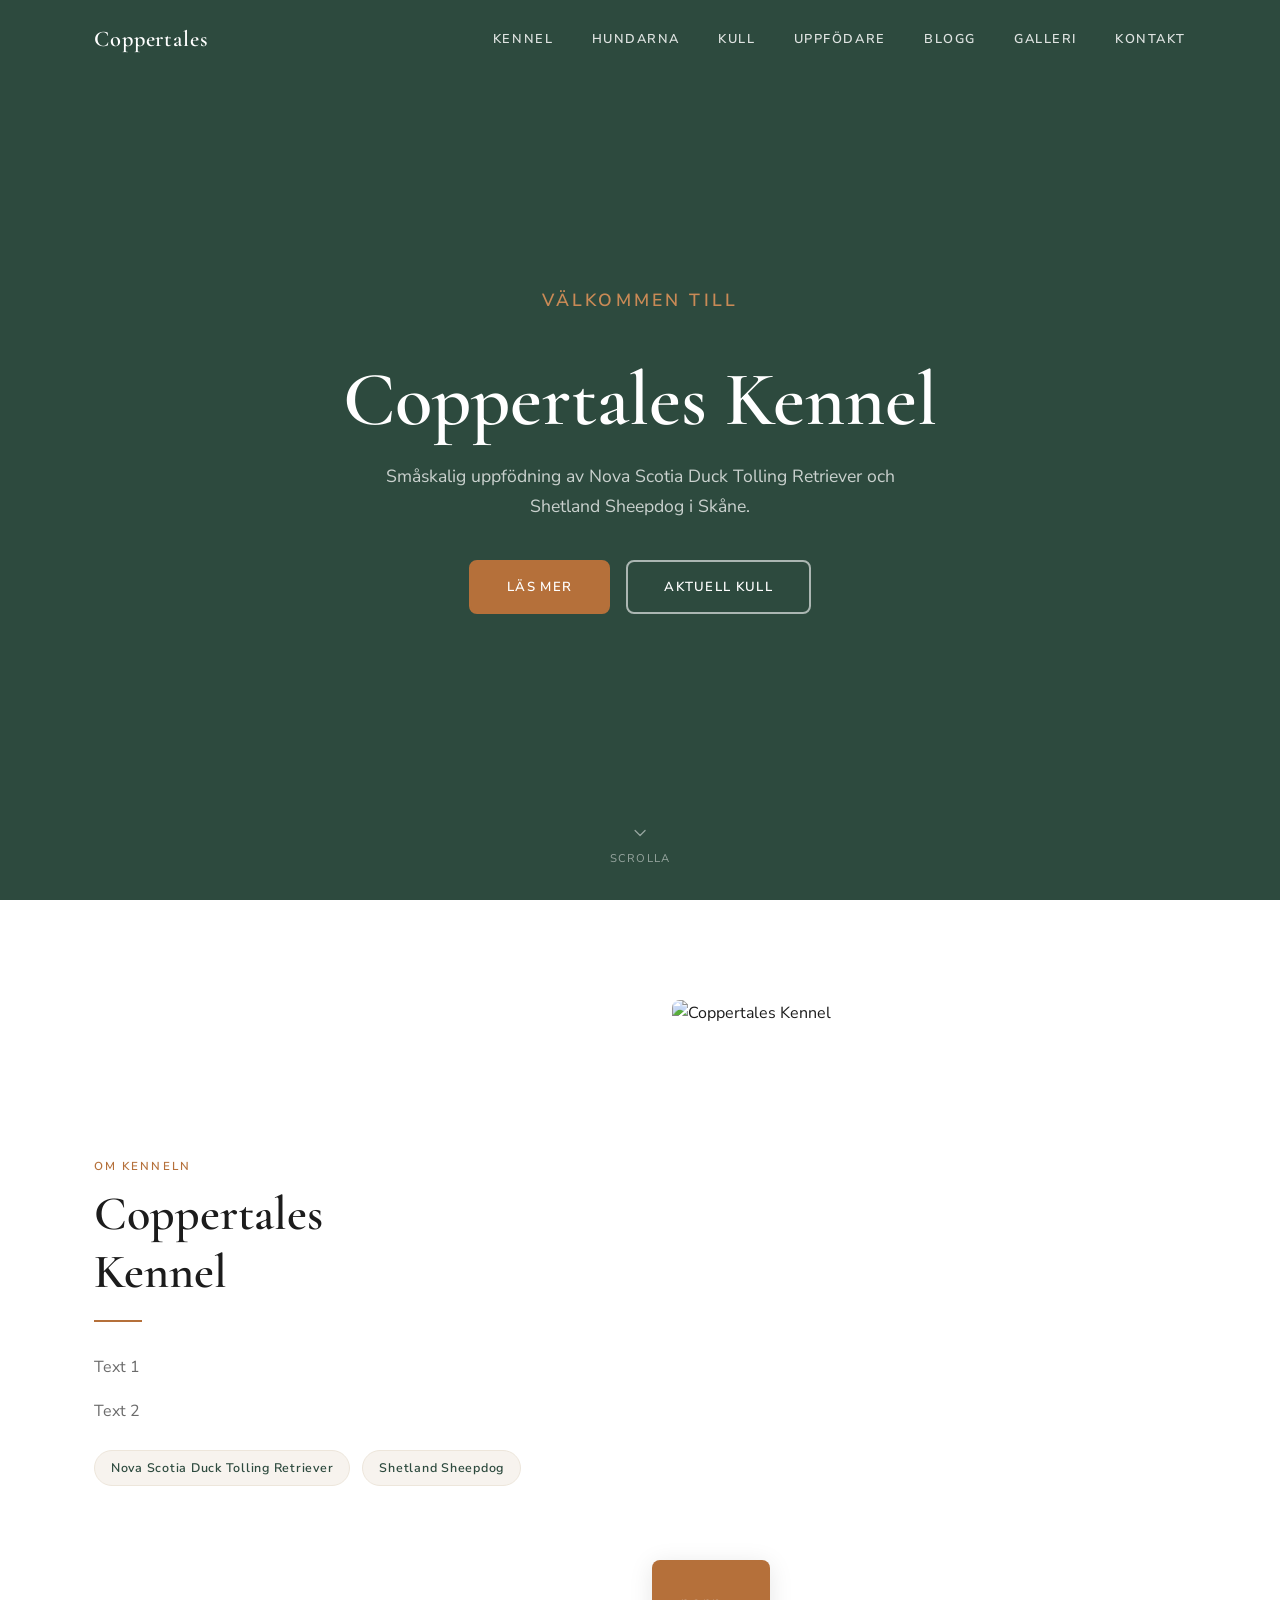
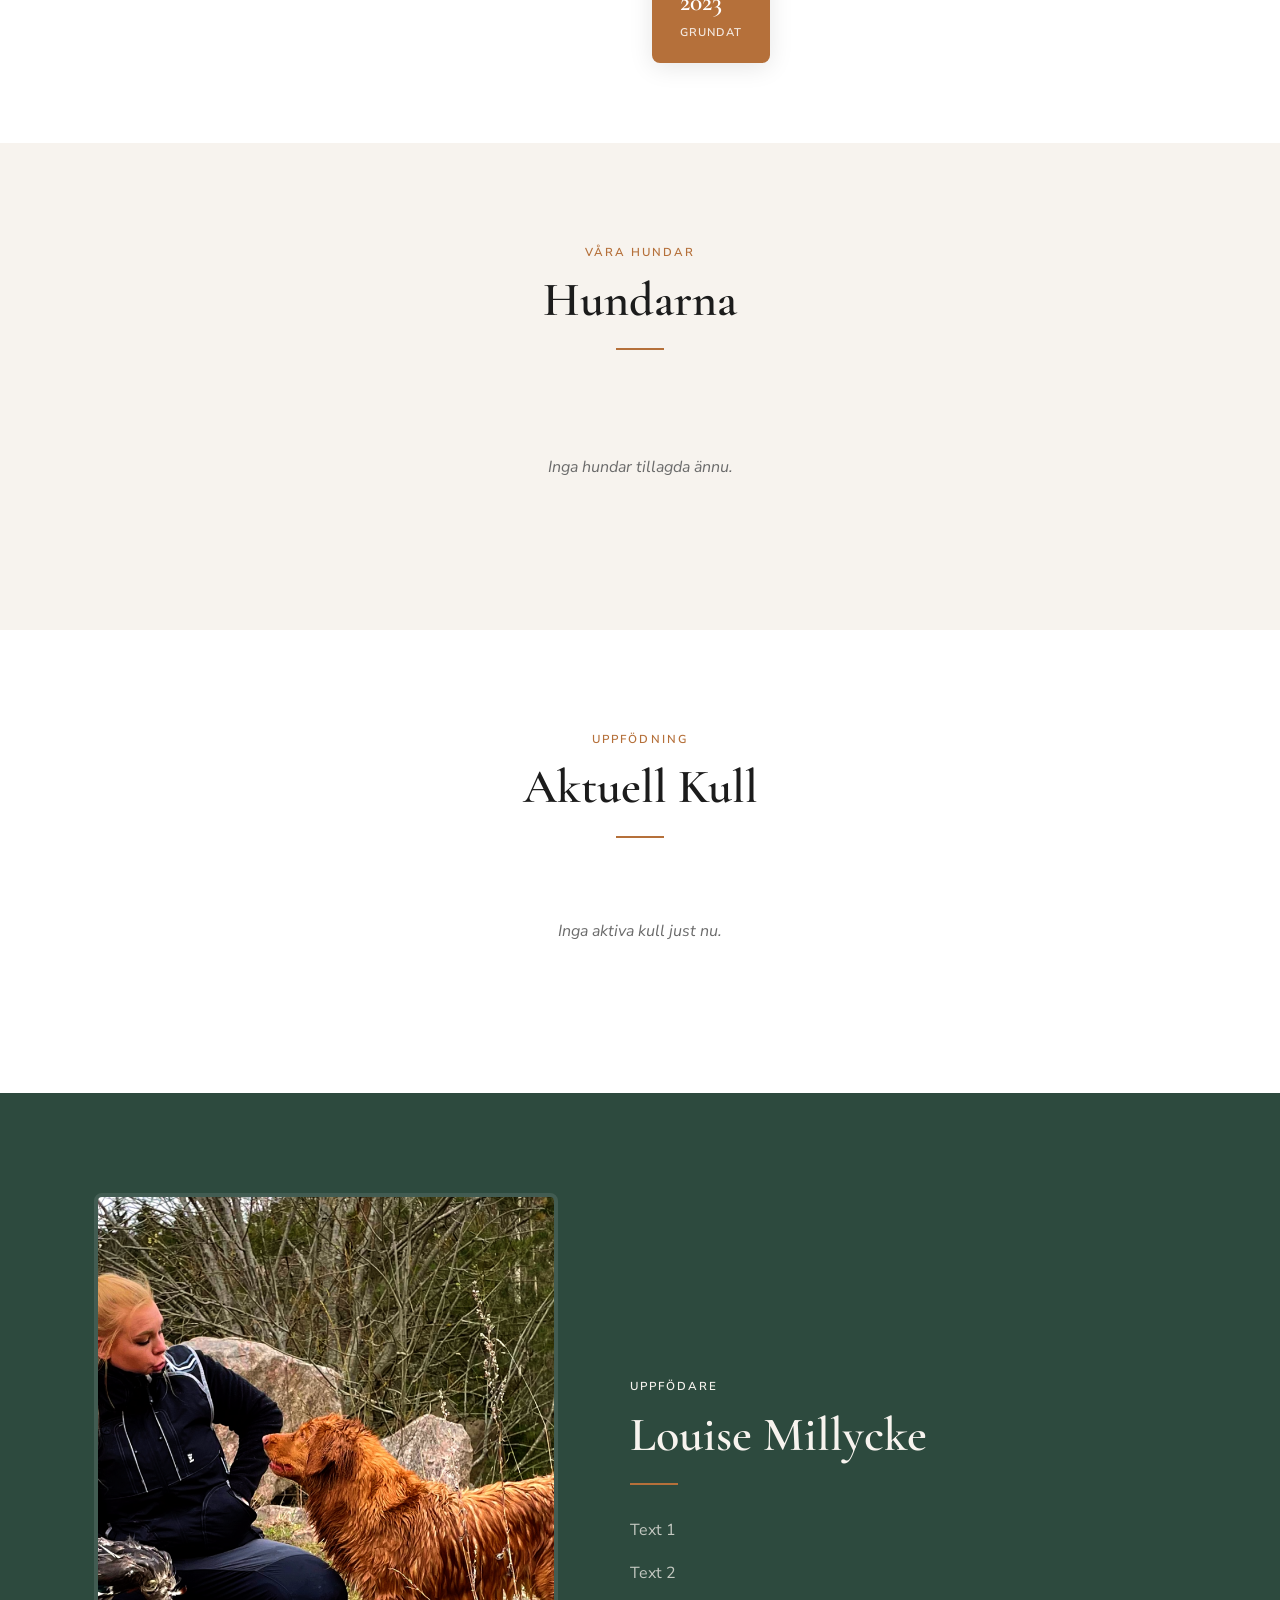
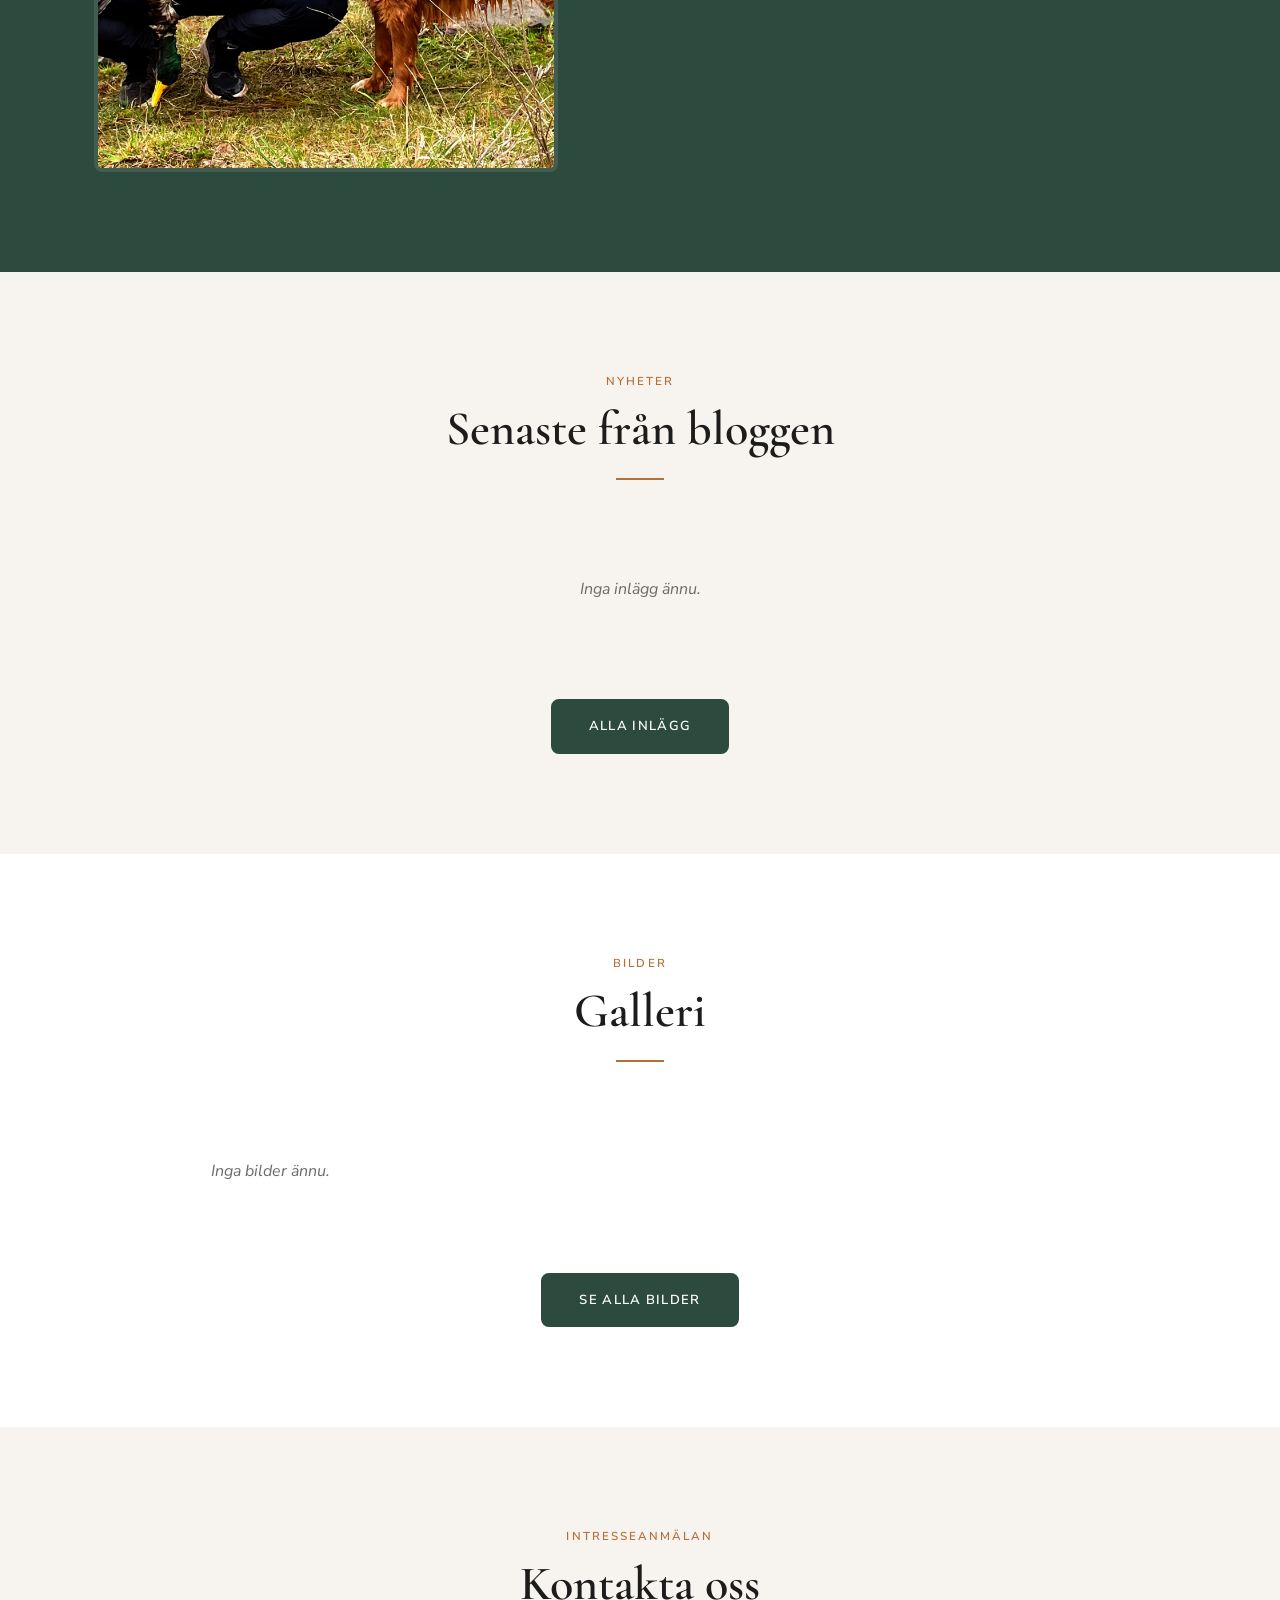
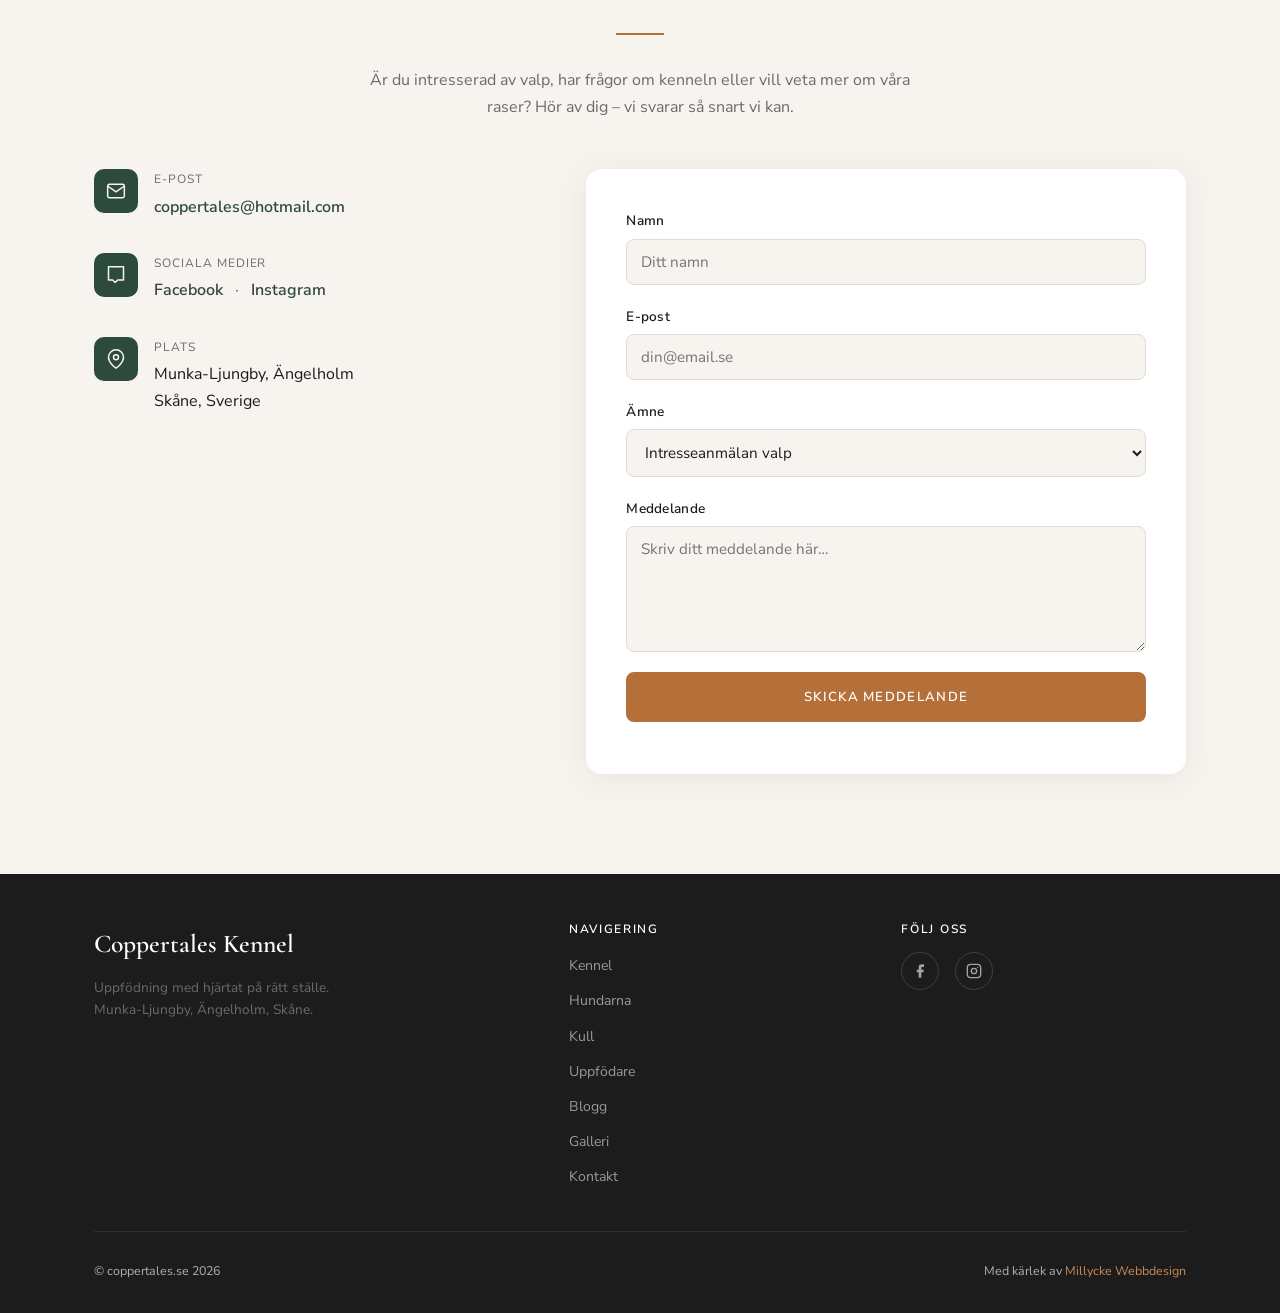
==== index.html @ 105eb160 "feat: Formspree kontaktformulär" ====
<!DOCTYPE html>
<html lang="sv">
<head>
  <meta charset="UTF-8">
  <meta name="viewport" content="width=device-width, initial-scale=1.0">
  <meta name="description" content="Coppertales Kennel – Småskalig uppfödning av Nova Scotia Duck Tolling Retriever och Shetland Sheepdog i Skåne.">
  <meta name="robots" content="index, follow">
  <link rel="canonical" href="https://coppertales.se/">
  <title>Coppertales Kennel</title>
  <link rel="icon" type="image/png" href="img/favicon.png">
  <link rel="stylesheet" href="style.css">
  <meta property="og:title" content="Coppertales Kennel">
  <meta property="og:description" content="Småskalig uppfödning av Nova Scotia Duck Tolling Retriever och Shetland Sheepdog i Skåne.">
  <meta property="og:image" content="https://coppertales.se/img/hero.jpg">
  <meta property="og:url" content="https://coppertales.se/">
</head>
<body>

<!-- ═══ NAVBAR ═══ -->
<nav class="navbar" id="navbar">
  <div class="container">
    <a href="#" class="nav-brand">Coppertales</a>
    <ul class="nav-links" id="nav-links">
      <li><a href="#kennel">Kennel</a></li>
      <li><a href="#hundar">Hundarna</a></li>
      <li><a href="#kull">Kull</a></li>
      <li><a href="#uppfodare">Uppfödare</a></li>
      <li><a href="blogg.html">Blogg</a></li>
      <li><a href="galleri.html">Galleri</a></li>
      <li><a href="#kontakt">Kontakt</a></li>
    </ul>
    <button class="nav-toggle" id="nav-toggle" aria-label="Meny">
      <span></span><span></span><span></span>
    </button>
  </div>
</nav>

<!-- ═══ HERO ═══ -->
<section class="hero" id="hero">
  <div class="hero-bg"></div>
  <div class="hero-content">
    <p class="section-label">Välkommen till</p>
    <h1>Coppertales Kennel</h1>
    <p>Småskalig uppfödning av Nova Scotia Duck Tolling Retriever och Shetland Sheepdog i Skåne.</p>
    <a href="#kennel" class="btn btn-primary" style="margin-right:12px">Läs mer</a>
    <a href="#kull" class="btn btn-outline">Aktuell Kull</a>
  </div>
  <div class="hero-scroll">
    <svg width="20" height="20" viewBox="0 0 24 24" fill="none" stroke-width="1.5" stroke-linecap="round" stroke-linejoin="round">
      <polyline points="6 9 12 15 18 9"></polyline>
    </svg>
    <span>Scrolla</span>
  </div>
</section>

<!-- ═══ KENNEL ═══ -->
<section class="section kennel-section" id="kennel">
  <div class="container">
    <div class="kennel-grid">
      <div id="kennel-text">
        <p class="section-label">Om kenneln</p>
        <h2 class="section-heading">Coppertales<br>Kennel</h2>
        <div class="divider left"></div>
        <p id="kennel-p1">Coppertales Kennel startades upp under 2023 med passionen för välmående hundar med gott lynne och goda egenskaper. Uppfödningen sker i liten skala, och våra hundar lever som en naturlig del av familjelivet.</p>
        <p style="margin-top:1rem;" id="kennel-p2">Vi lägger stor vikt vid hälsotester, mentalitet och exteriör. Våra valpar föds upp i hemmet med mycket kärlek och social stimulans.</p>
        <div class="kennel-breeds">
          <span class="breed-tag">Nova Scotia Duck Tolling Retriever</span>
          <span class="breed-tag">Shetland Sheepdog</span>
        </div>
      </div>
      <div class="kennel-image-wrap" id="kennel-img-wrap">
        <img src="img/kennel.jpg" alt="Coppertales Kennel" loading="lazy" id="kennel-img">
        <div class="kennel-image-badge">2023<span>Grundat</span></div>
      </div>
    </div>
  </div>
</section>

<!-- ═══ HUNDARNA (från Notion) ═══ -->
<section class="section hundar-section" id="hundar">
  <div class="container">
    <div class="text-center">
      <p class="section-label">Våra hundar</p>
      <h2 class="section-heading">Hundarna</h2>
      <div class="divider"></div>
    </div>
    <div class="hundar-grid" id="hundar-grid">
      <div class="blogg-empty" id="hundar-loading"><p>Laddar hundar…</p></div>
    </div>
  </div>
</section>

<!-- ═══ KULL (från Notion) ═══ -->
<section class="section kull-section" id="kull">
  <div class="container">
    <div class="text-center">
      <p class="section-label">Uppfödning</p>
      <h2 class="section-heading">Aktuell Kull</h2>
      <div class="divider"></div>
    </div>
    <div id="kull-container">
      <div class="blogg-empty" id="kull-loading"><p>Laddar kull…</p></div>
    </div>
  </div>
</section>

<!-- ═══ UPPFÖDARE ═══ -->
<section class="section uppfodare-section" id="uppfodare">
  <div class="container">
    <div class="uppfodare-grid" id="uppfodare-grid">
      <img class="uppfodare-img" src="img/louise.jpg" alt="Louise Millycke" loading="lazy" id="uppfodare-img">
      <div id="uppfodare-text">
        <p class="section-label">Uppfödare</p>
        <h2 class="section-heading" id="uppfodare-namn">Louise Millycke</h2>
        <div class="divider left"></div>
        <p id="uppfodare-p1">Mitt namn är Louise Millycke och jag har startat upp Coppertales kennel under 2023. Min familj består av sambo, tre barn och tre hundar och vi bor i Munka-Ljungby utanför Ängelholm i Skåne.</p>
        <p style="margin-top:1rem;" id="uppfodare-p2">Två av hundarna är tollare, Riverbreeze Smoothie Harmony "Mixa" och hennes dotter, Riverbreeze Sparkling Charisma "Mila". Min tredje hund är en Shetland Sheepdog, Macy "Ipa". Våra hundar tränas regelbundet i olika grenar men används även i praktisk jakt, apportering och eftersök.</p>
      </div>
    </div>
  </div>
</section>

<!-- ═══ BLOGG (från Notion) ═══ -->
<section class="section blogg-section" id="blogg">
  <div class="container">
    <div class="text-center">
      <p class="section-label">Nyheter</p>
      <h2 class="section-heading">Senaste från bloggen</h2>
      <div class="divider"></div>
    </div>
    <div class="blogg-grid" id="blogg-grid">
      <div class="blogg-empty" id="blogg-loading"><p>Laddar inlägg…</p></div>
    </div>
    <div class="text-center" style="margin-top:48px;">
      <a href="blogg.html" class="btn btn-dark">Alla inlägg</a>
    </div>
  </div>
</section>

<!-- ═══ GALLERI (från Notion) ═══ -->
<section class="section galleri-section" id="galleri">
  <div class="container">
    <div class="text-center">
      <p class="section-label">Bilder</p>
      <h2 class="section-heading">Galleri</h2>
      <div class="divider"></div>
    </div>
    <div class="galleri-grid" id="galleri-grid"></div>
    <div class="galleri-more">
      <a href="galleri.html" class="btn btn-dark">Se alla bilder</a>
    </div>
  </div>
</section>

<!-- ═══ KONTAKT ═══ -->
<section class="section kontakt-section" id="kontakt">
  <div class="container">
    <div class="text-center">
      <p class="section-label">Intresseanmälan</p>
      <h2 class="section-heading">Kontakta oss</h2>
      <div class="divider"></div>
      <p style="max-width:560px;margin:0 auto 48px;color:var(--muted);">Är du intresserad av valp, har frågor om kenneln eller vill veta mer om våra raser? Hör av dig – vi svarar så snart vi kan.</p>
    </div>
    <div class="kontakt-grid">
      <div class="kontakt-info">
        <div class="kontakt-item">
          <div class="kontakt-icon">
            <svg width="20" height="20" viewBox="0 0 24 24" fill="none" stroke="currentColor" stroke-width="1.8" stroke-linecap="round" stroke-linejoin="round">
              <path d="M4 4h16c1.1 0 2 .9 2 2v12c0 1.1-.9 2-2 2H4c-1.1 0-2-.9-2-2V6c0-1.1.9-2 2-2z"/><polyline points="22,6 12,13 2,6"/>
            </svg>
          </div>
          <div>
            <p class="kontakt-label">E-post</p>
            <a href="mailto:coppertales@hotmail.com" class="kontakt-link">coppertales@hotmail.com</a>
          </div>
        </div>
        <div class="kontakt-item">
          <div class="kontakt-icon">
            <svg width="20" height="20" viewBox="0 0 24 24" fill="none" stroke="currentColor" stroke-width="1.8" stroke-linecap="round" stroke-linejoin="round">
              <path d="M21 2H3v16h5l3 3 3-3h7z"/>
            </svg>
          </div>
          <div>
            <p class="kontakt-label">Sociala medier</p>
            <div style="display:flex;gap:12px;margin-top:4px;">
              <a href="https://www.facebook.com/coppertaleskennel" target="_blank" rel="noopener" class="kontakt-link">Facebook</a>
              <span style="color:var(--muted)">·</span>
              <a href="https://www.instagram.com/coppertaleskennel/" target="_blank" rel="noopener" class="kontakt-link">Instagram</a>
            </div>
          </div>
        </div>
        <div class="kontakt-item">
          <div class="kontakt-icon">
            <svg width="20" height="20" viewBox="0 0 24 24" fill="none" stroke="currentColor" stroke-width="1.8" stroke-linecap="round" stroke-linejoin="round">
              <path d="M21 10c0 7-9 13-9 13s-9-6-9-13a9 9 0 0 1 18 0z"/><circle cx="12" cy="10" r="3"/>
            </svg>
          </div>
          <div>
            <p class="kontakt-label">Plats</p>
            <p style="color:var(--text);margin:0;">Munka-Ljungby, Ängelholm<br>Skåne, Sverige</p>
          </div>
        </div>
      </div>
      <form class="kontakt-form" id="kontakt-form" onsubmit="submitKontakt(event)" novalidate>
        <div class="form-group">
          <label for="k-namn">Namn</label>
          <input type="text" id="k-namn" name="namn" placeholder="Ditt namn" required>
        </div>
        <div class="form-group">
          <label for="k-email">E-post</label>
          <input type="email" id="k-email" name="email" placeholder="din@email.se" required>
        </div>
        <div class="form-group">
          <label for="k-amne">Ämne</label>
          <select id="k-amne" name="amne">
            <option value="valp">Intresseanmälan valp</option>
            <option value="fraga">Fråga om kenneln</option>
            <option value="ras">Fråga om rasen</option>
            <option value="annat">Annat</option>
          </select>
        </div>
        <div class="form-group">
          <label for="k-meddelande">Meddelande</label>
          <textarea id="k-meddelande" name="meddelande" rows="5" placeholder="Skriv ditt meddelande här…" required></textarea>
        </div>
        <button type="submit" class="btn btn-primary" style="width:100%">Skicka meddelande</button>
        <p class="form-note" id="form-status"></p>
      </form>
    </div>
  </div>
</section>

<!-- ═══ FOOTER ═══ -->
<footer class="footer">
  <div class="container">
    <div class="footer-grid">
      <div>
        <div class="footer-brand">Coppertales Kennel</div>
        <p class="footer-tagline">Uppfödning med hjärtat på rätt ställe.<br>Munka-Ljungby, Ängelholm, Skåne.</p>
      </div>
      <div>
        <h4>Navigering</h4>
        <ul class="footer-links">
          <li><a href="#kennel">Kennel</a></li>
          <li><a href="#hundar">Hundarna</a></li>
          <li><a href="#kull">Kull</a></li>
          <li><a href="#uppfodare">Uppfödare</a></li>
          <li><a href="blogg.html">Blogg</a></li>
          <li><a href="galleri.html">Galleri</a></li>
          <li><a href="#kontakt">Kontakt</a></li>
        </ul>
      </div>
      <div>
        <h4>Följ oss</h4>
        <div class="footer-social">
          <a href="https://www.facebook.com/coppertaleskennel" target="_blank" rel="noopener" aria-label="Facebook">
            <svg width="16" height="16" viewBox="0 0 24 24" fill="currentColor"><path d="M18 2h-3a5 5 0 0 0-5 5v3H7v4h3v8h4v-8h3l1-4h-4V7a1 1 0 0 1 1-1h3z"/></svg>
          </a>
          <a href="https://www.instagram.com/coppertaleskennel/" target="_blank" rel="noopener" aria-label="Instagram">
            <svg width="16" height="16" viewBox="0 0 24 24" fill="none" stroke="currentColor" stroke-width="2" stroke-linecap="round" stroke-linejoin="round">
              <rect x="2" y="2" width="20" height="20" rx="5"/><circle cx="12" cy="12" r="4"/><circle cx="17.5" cy="6.5" r="1" fill="currentColor" stroke="none"/>
            </svg>
          </a>
        </div>
      </div>
    </div>
    <div class="footer-bottom">
      <span>© coppertales.se 2026</span>
      <span>Med kärlek av <a href="#">Millycke Webbdesign</a></span>
    </div>
  </div>
</footer>

<!-- ═══ LIGHTBOX ═══ -->
<div class="lightbox" id="lightbox">
  <span class="lightbox-close" id="lightbox-close">✕</span>
  <img id="lightbox-img" src="" alt="">
</div>

<script>
/* ── Navbar ── */
const navbar = document.getElementById('navbar');
window.addEventListener('scroll', () => navbar.classList.toggle('scrolled', window.scrollY > 60));

/* ── Mobilmeny ── */
const navToggle = document.getElementById('nav-toggle');
const navLinks  = document.getElementById('nav-links');
navToggle.addEventListener('click', () => navLinks.classList.toggle('open'));
navLinks.querySelectorAll('a').forEach(a => a.addEventListener('click', () => navLinks.classList.remove('open')));

/* ── Lightbox ── */
const lightbox      = document.getElementById('lightbox');
const lightboxImg   = document.getElementById('lightbox-img');
const lightboxClose = document.getElementById('lightbox-close');
function openLightbox(src, alt) {
  lightboxImg.src = src; lightboxImg.alt = alt || '';
  lightbox.classList.add('open'); document.body.style.overflow = 'hidden';
}
lightboxClose.addEventListener('click', () => { lightbox.classList.remove('open'); document.body.style.overflow = ''; });
lightbox.addEventListener('click', e => { if (e.target === lightbox) { lightbox.classList.remove('open'); document.body.style.overflow = ''; }});

/* ── Datumformatering ── */
function formatDate(iso) {
  if (!iso) return '';
  return new Date(iso).toLocaleDateString('sv-SE', { year:'numeric', month:'long', day:'numeric' });
}

/* ══════════════════════════════════════════
   HUNDARNA
══════════════════════════════════════════ */
async function loadHundar() {
  const grid    = document.getElementById('hundar-grid');
  const loading = document.getElementById('hundar-loading');
  try {
    const data = await fetch('data/dogs.json').then(r => r.json());
    const dogs = data.dogs || [];
    if (!dogs.length) { loading.innerHTML = '<p>Inga hundar tillagda ännu.</p>'; return; }
    loading.remove();
    dogs.forEach(dog => {
      const card = document.createElement('article');
      card.className = 'dog-card';
      const imgHtml = dog.foto
        ? `<img class="dog-card-img" src="${dog.foto}" alt="${dog.namn}" loading="lazy">`
        : `<div class="dog-card-img" style="background:var(--green);display:flex;align-items:center;justify-content:center;">
             <svg width="64" height="64" viewBox="0 0 24 24" fill="none" stroke="rgba(255,255,255,0.3)" stroke-width="1" stroke-linecap="round" stroke-linejoin="round"><circle cx="12" cy="8" r="4"/><path d="M4 20c0-4 3.6-7 8-7s8 3 8 7"/></svg>
           </div>`;
      card.innerHTML = `
        ${imgHtml}
        <div class="dog-card-body">
          <h3>${dog.namn}</h3>
          ${dog.fullstandigt ? `<span class="full-name">${dog.fullstandigt}</span>` : ''}
          ${dog.beskrivning  ? `<p>${dog.beskrivning}</p>` : ''}
          ${dog.ras          ? `<span class="dog-breed-badge">${dog.ras}</span>` : ''}
        </div>`;
      grid.appendChild(card);
    });
  } catch(e) {
    loading.innerHTML = '<p>Hundarna laddas snart.</p>';
  }
}

/* ══════════════════════════════════════════
   KULL
══════════════════════════════════════════ */
async function loadKull() {
  const container = document.getElementById('kull-container');
  const loading   = document.getElementById('kull-loading');
  try {
    const data    = await fetch('data/litters.json').then(r => r.json());
    const litters = data.litters || [];
    if (!litters.length) {
      loading.innerHTML = '<p style="text-align:center;color:var(--muted)">Inga aktiva kull just nu.</p>';
      return;
    }
    loading.remove();
    litters.forEach(litter => {
      const card = document.createElement('div');
      card.className = 'kull-card';

      // Föräldrabilder
      const morImg = litter.mor_foto
        ? `<img class="kull-parent-img" src="${litter.mor_foto}" alt="${litter.mor}">`
        : `<div class="kull-parent-img" style="background:var(--green);display:flex;align-items:center;justify-content:center;"><svg width="28" height="28" viewBox="0 0 24 24" fill="none" stroke="rgba(255,255,255,0.5)" stroke-width="1.5" stroke-linecap="round"><circle cx="12" cy="8" r="4"/><path d="M4 20c0-4 3.6-7 8-7s8 3 8 7"/></svg></div>`;
      const farImg = litter.far_foto
        ? `<img class="kull-parent-img" src="${litter.far_foto}" alt="${litter.far}">`
        : `<div class="kull-parent-img" style="background:var(--green-light);display:flex;align-items:center;justify-content:center;"><svg width="28" height="28" viewBox="0 0 24 24" fill="none" stroke="rgba(255,255,255,0.5)" stroke-width="1.5" stroke-linecap="round"><circle cx="12" cy="8" r="4"/><path d="M4 20c0-4 3.6-7 8-7s8 3 8 7"/></svg></div>`;

      // Kullbilder
      let bildHtml = '';
      if (litter.bilder && litter.bilder.length) {
        bildHtml = `<div class="kull-images">
          ${litter.bilder.slice(0,3).map((url, i) =>
            `<img src="${url}" alt="Kullbild ${i+1}" loading="lazy" ${i === 0 ? '' : ''}>`
          ).join('')}
        </div>`;
      }

      card.innerHTML = `
        <div>
          <h3>${litter.titel}</h3>
          ${litter.beskrivning ? `<p style="margin-top:12px">${litter.beskrivning}</p>` : ''}
          <div class="kull-parents">
            ${morImg}
            <span class="kull-x">×</span>
            ${farImg}
          </div>
          <div class="kull-meta">
            ${litter.mor ? `<div class="kull-meta-item">
              <svg viewBox="0 0 24 24" fill="none" stroke-width="1.8" stroke-linecap="round" stroke-linejoin="round">
                <path d="M20 21v-2a4 4 0 0 0-4-4H8a4 4 0 0 0-4 4v2"/><circle cx="12" cy="7" r="4"/>
              </svg>
              <span><strong>Mor:</strong> ${litter.mor}</span>
            </div>` : ''}
            ${litter.far ? `<div class="kull-meta-item">
              <svg viewBox="0 0 24 24" fill="none" stroke-width="1.8" stroke-linecap="round" stroke-linejoin="round">
                <path d="M20 21v-2a4 4 0 0 0-4-4H8a4 4 0 0 0-4 4v2"/><circle cx="12" cy="7" r="4"/>
              </svg>
              <span><strong>Far:</strong> ${litter.far}</span>
            </div>` : ''}
            ${litter.datum ? `<div class="kull-meta-item">
              <svg viewBox="0 0 24 24" fill="none" stroke-width="1.8" stroke-linecap="round" stroke-linejoin="round">
                <rect x="3" y="4" width="18" height="18" rx="2"/><line x1="16" y1="2" x2="16" y2="6"/><line x1="8" y1="2" x2="8" y2="6"/><line x1="3" y1="10" x2="21" y2="10"/>
              </svg>
              <span>Förväntad: ${formatDate(litter.datum)}</span>
            </div>` : ''}
          </div>
        </div>
        ${bildHtml}`;
      container.appendChild(card);
    });
  } catch(e) {
    loading.innerHTML = '<p style="text-align:center;color:var(--muted)">Kullinformation laddas snart.</p>';
  }
}

/* ══════════════════════════════════════════
   BLOGG
══════════════════════════════════════════ */
async function loadBlogg() {
  const grid    = document.getElementById('blogg-grid');
  const loading = document.getElementById('blogg-loading');
  try {
    const data  = await fetch('data/blog.json').then(r => r.json());
    const posts = (data.posts || []).slice(0, 3);
    if (!posts.length) { loading.innerHTML = '<p>Inga inlägg ännu.</p>'; return; }
    loading.remove();
    posts.forEach(post => {
      const card = document.createElement('article');
      card.className = 'blogg-card';
      const imgHtml = post.cover
        ? `<img class="blogg-card-img" src="${post.cover}" alt="${post.title}" loading="lazy">`
        : `<div class="blogg-card-img-placeholder"><svg width="48" height="48" viewBox="0 0 24 24" fill="none" stroke="rgba(255,255,255,0.3)" stroke-width="1" stroke-linecap="round"><rect x="3" y="3" width="18" height="18" rx="2"/><circle cx="9" cy="9" r="2"/><path d="m21 15-3.086-3.086a2 2 0 0 0-2.828 0L6 21"/></svg></div>`;
      card.innerHTML = `
        ${imgHtml}
        <div class="blogg-card-body">
          <div class="blogg-card-date">${formatDate(post.date)}</div>
          <h3>${post.title}</h3>
          <p>${post.summary || ''}</p>
          <a href="blogg.html#post-${post.id}" class="blogg-card-link">
            Läs mer
            <svg width="14" height="14" viewBox="0 0 24 24" fill="none" stroke="currentColor" stroke-width="2.5" stroke-linecap="round" stroke-linejoin="round"><path d="M5 12h14M12 5l7 7-7 7"/></svg>
          </a>
        </div>`;
      grid.appendChild(card);
    });
  } catch(e) {
    loading.innerHTML = '<p>Bloggen laddas in snart.</p>';
  }
}

/* ══════════════════════════════════════════
   GALLERI
══════════════════════════════════════════ */
async function loadGalleri() {
  const grid = document.getElementById('galleri-grid');
  try {
    const data = await fetch('data/gallery.json').then(r => r.json());
    const imgs = (data.images || []).slice(0, 9);
    if (!imgs.length) { grid.innerHTML = '<p class="galleri-empty">Inga bilder ännu.</p>'; return; }
    imgs.forEach(img => {
      const item = document.createElement('div');
      item.className = 'galleri-item';
      item.innerHTML = `
        <img src="${img.url}" alt="${img.title || ''}" loading="lazy">
        <div class="galleri-overlay">
          <svg width="32" height="32" viewBox="0 0 24 24" fill="none" stroke-width="1.5" stroke-linecap="round" stroke-linejoin="round">
            <circle cx="11" cy="11" r="8"/><path d="m21 21-4.35-4.35"/><line x1="11" y1="8" x2="11" y2="14"/><line x1="8" y1="11" x2="14" y2="11"/>
          </svg>
        </div>`;
      item.addEventListener('click', () => openLightbox(img.url, img.title));
      grid.appendChild(item);
    });
  } catch(e) {
    grid.innerHTML = '<p class="galleri-empty">Galleriet laddas in snart.</p>';
  }
}

/* ══════════════════════════════════════════
   SIDINNEHÅLL (Om kenneln & Uppfödare)
══════════════════════════════════════════ */
async function loadContent() {
  try {
    const data     = await fetch('data/content.json').then(r => r.json());
    const sections = data.sections || {};

    // ── Om kenneln ──
    const kennel = sections['Om kenneln'];
    if (kennel) {
      if (kennel.text1) {
        const el = document.getElementById('kennel-p1');
        if (el) el.textContent = kennel.text1;
      }
      if (kennel.text2) {
        const el = document.getElementById('kennel-p2');
        if (el) el.textContent = kennel.text2;
      }
      if (kennel.foto) {
        const img = document.getElementById('kennel-img');
        if (img) img.src = kennel.foto;
      }
    }

    // ── Uppfödare ──
    const uppf = sections['Uppfödare'];
    if (uppf) {
      if (uppf.namn) {
        const el = document.getElementById('uppfodare-namn');
        if (el) el.textContent = uppf.namn;
        const img = document.getElementById('uppfodare-img');
        if (img) img.alt = uppf.namn;
      }
      if (uppf.text1) {
        const el = document.getElementById('uppfodare-p1');
        if (el) el.textContent = uppf.text1;
      }
      if (uppf.text2) {
        const el = document.getElementById('uppfodare-p2');
        if (el) el.textContent = uppf.text2;
      }
      if (uppf.foto) {
        const img = document.getElementById('uppfodare-img');
        if (img) img.src = uppf.foto;
      }
    }
  } catch(e) {
    // Faller tillbaka på hårdkodat innehåll om filen saknas
  }
}

/* ══════════════════════════════════════════
   KONTAKTFORMULÄR
══════════════════════════════════════════ */
async function submitKontakt(e) {
  e.preventDefault();
  const form   = document.getElementById('kontakt-form');
  const btn    = form.querySelector('button[type="submit"]');
  const status = document.getElementById('form-status');

  btn.disabled    = true;
  btn.textContent = 'Skickar…';
  status.textContent = '';

  try {
    const res = await fetch('https://formspree.io/f/xwvrnbvv', {
      method:  'POST',
      headers: { 'Accept': 'application/json' },
      body:    new FormData(form),
    });

    if (res.ok) {
      form.reset();
      btn.textContent    = 'Skickat ✓';
      status.textContent = 'Tack! Vi återkommer så snart vi kan.';
      status.style.color = 'var(--copper)';
    } else {
      throw new Error('server');
    }
  } catch {
    btn.disabled    = false;
    btn.textContent = 'Skicka meddelande';
    status.textContent = 'Något gick fel – försök igen eller maila oss direkt.';
    status.style.color = '#c0392b';
  }
}

/* ── Ladda allt ── */
loadContent();
loadHundar();
loadKull();
loadBlogg();
loadGalleri();
</script>

</body>
</html>
---- style.css ----
/* ================================================================
   Coppertales Kennel – Modern Static Site
   Palette: Forest green + Copper + Cream
   ================================================================ */

@import url('https://fonts.googleapis.com/css2?family=Cormorant+Garamond:ital,wght@0,400;0,600;1,400&family=Nunito+Sans:wght@300;400;600&display=swap');

/* ── Variables ── */
:root {
  --green:   #2D4A3E;
  --green-light: #3D6355;
  --copper:  #B5703A;
  --copper-light: #C98A56;
  --cream:   #F7F3EE;
  --cream-dark: #EDE6DB;
  --dark:    #1C1C1C;
  --muted:   #6B6B6B;
  --white:   #FFFFFF;
  --radius:  8px;
  --shadow:  0 4px 24px rgba(0,0,0,0.10);
  --transition: 0.3s ease;
}

/* ── Reset & Base ── */
*, *::before, *::after { box-sizing: border-box; margin: 0; padding: 0; }
html { scroll-behavior: smooth; font-size: 16px; }
body {
  font-family: 'Nunito Sans', sans-serif;
  background: var(--cream);
  color: var(--dark);
  line-height: 1.7;
  overflow-x: hidden;
}
img { max-width: 100%; height: auto; display: block; }
a { color: inherit; text-decoration: none; transition: color var(--transition); }
ul { list-style: none; }

/* ── Typography ── */
h1, h2, h3, h4 {
  font-family: 'Cormorant Garamond', serif;
  line-height: 1.2;
  color: var(--dark);
}
h1 { font-size: clamp(2.8rem, 6vw, 5rem); font-weight: 600; }
h2 { font-size: clamp(2rem, 4vw, 3rem); font-weight: 600; }
h3 { font-size: clamp(1.4rem, 2.5vw, 2rem); font-weight: 400; }
h4 { font-size: 1.1rem; font-weight: 600; }
p  { font-size: 1rem; color: var(--muted); }

.section-label {
  font-family: 'Nunito Sans', sans-serif;
  font-size: 0.72rem;
  font-weight: 600;
  letter-spacing: 0.18em;
  text-transform: uppercase;
  color: var(--copper);
  margin-bottom: 0.6rem;
}
.section-heading { margin-bottom: 1.2rem; }
.divider {
  width: 48px;
  height: 2px;
  background: var(--copper);
  margin: 1rem auto 2rem;
}
.divider.left { margin-left: 0; }

/* ── Layout Helpers ── */
.container {
  max-width: 1140px;
  margin: 0 auto;
  padding: 0 24px;
}
.section { padding: 100px 0; }
.section-sm { padding: 60px 0; }
.text-center { text-align: center; }
.text-left   { text-align: left; }

/* ── Navbar ── */
.navbar {
  position: fixed;
  top: 0; left: 0; right: 0;
  z-index: 1000;
  padding: 20px 0;
  transition: background var(--transition), padding var(--transition), box-shadow var(--transition);
}
.navbar.scrolled {
  background: var(--green);
  padding: 12px 0;
  box-shadow: 0 2px 20px rgba(0,0,0,0.2);
}
.navbar .container {
  display: flex;
  align-items: center;
  justify-content: space-between;
}
.nav-brand {
  font-family: 'Cormorant Garamond', serif;
  font-size: 1.4rem;
  font-weight: 600;
  color: var(--white);
  letter-spacing: 0.04em;
}
.nav-links {
  display: flex;
  gap: 2.4rem;
  align-items: center;
}
.nav-links a {
  font-size: 0.8rem;
  font-weight: 600;
  letter-spacing: 0.12em;
  text-transform: uppercase;
  color: rgba(255,255,255,0.85);
  position: relative;
}
.nav-links a::after {
  content: '';
  position: absolute;
  bottom: -3px; left: 0;
  width: 0; height: 1px;
  background: var(--copper-light);
  transition: width var(--transition);
}
.nav-links a:hover { color: var(--white); }
.nav-links a:hover::after { width: 100%; }

/* Hamburger */
.nav-toggle {
  display: none;
  flex-direction: column;
  gap: 5px;
  cursor: pointer;
  padding: 4px;
  background: none;
  border: none;
}
.nav-toggle span {
  display: block;
  width: 24px;
  height: 2px;
  background: var(--white);
  transition: var(--transition);
}

/* ── Hero ── */
.hero {
  position: relative;
  min-height: 100vh;
  display: flex;
  align-items: center;
  justify-content: center;
  overflow: hidden;
  background: var(--green);
}
.hero-bg {
  position: absolute;
  inset: 0;
  background-image: url('img/hero.jpg');
  background-size: cover;
  background-position: center;
  filter: brightness(0.45);
  transform: scale(1.05);
  transition: transform 8s ease;
}
.hero:hover .hero-bg { transform: scale(1); }
.hero-content {
  position: relative;
  z-index: 1;
  text-align: center;
  padding: 0 24px;
}
.hero-content .section-label { color: var(--copper-light); }
.hero-content h1 { color: var(--white); margin-bottom: 1rem; }
.hero-content p {
  font-size: 1.1rem;
  color: rgba(255,255,255,0.75);
  max-width: 520px;
  margin: 0 auto 2.4rem;
}
.hero-scroll {
  position: absolute;
  bottom: 32px; left: 50%;
  transform: translateX(-50%);
  z-index: 1;
  display: flex;
  flex-direction: column;
  align-items: center;
  gap: 6px;
  color: rgba(255,255,255,0.5);
  font-size: 0.7rem;
  letter-spacing: 0.1em;
  text-transform: uppercase;
  animation: bounce 2s infinite;
}
.hero-scroll svg { stroke: rgba(255,255,255,0.5); }
@keyframes bounce {
  0%, 100% { transform: translateX(-50%) translateY(0); }
  50%       { transform: translateX(-50%) translateY(8px); }
}

/* Buttons */
.btn {
  display: inline-block;
  padding: 14px 36px;
  border-radius: var(--radius);
  font-family: 'Nunito Sans', sans-serif;
  font-size: 0.82rem;
  font-weight: 600;
  letter-spacing: 0.1em;
  text-transform: uppercase;
  cursor: pointer;
  transition: all var(--transition);
  border: 2px solid transparent;
}
.btn-primary {
  background: var(--copper);
  color: var(--white);
  border-color: var(--copper);
}
.btn-primary:hover {
  background: var(--copper-light);
  border-color: var(--copper-light);
  transform: translateY(-2px);
  box-shadow: 0 8px 24px rgba(181,112,58,0.35);
}
.btn-outline {
  background: transparent;
  color: var(--white);
  border-color: rgba(255,255,255,0.6);
}
.btn-outline:hover {
  background: rgba(255,255,255,0.1);
  border-color: var(--white);
}
.btn-dark {
  background: var(--green);
  color: var(--white);
  border-color: var(--green);
}
.btn-dark:hover {
  background: var(--green-light);
  border-color: var(--green-light);
  transform: translateY(-2px);
}

/* ── Kennel / Om Oss ── */
.kennel-section { background: var(--white); }
.kennel-grid {
  display: grid;
  grid-template-columns: 1fr 1fr;
  gap: 64px;
  align-items: center;
}
.kennel-breeds {
  display: flex;
  gap: 12px;
  flex-wrap: wrap;
  margin-top: 1.6rem;
}
.breed-tag {
  padding: 6px 16px;
  border-radius: 40px;
  background: var(--cream);
  border: 1px solid var(--cream-dark);
  font-size: 0.78rem;
  font-weight: 600;
  letter-spacing: 0.06em;
  color: var(--green);
}
.kennel-image-wrap {
  position: relative;
}
.kennel-image-wrap img {
  width: 100%;
  border-radius: var(--radius);
  object-fit: cover;
  aspect-ratio: 4/5;
}
.kennel-image-badge {
  position: absolute;
  bottom: -20px; left: -20px;
  background: var(--copper);
  color: var(--white);
  padding: 20px 28px;
  border-radius: var(--radius);
  font-family: 'Cormorant Garamond', serif;
  font-size: 1.6rem;
  font-weight: 600;
  box-shadow: var(--shadow);
}
.kennel-image-badge span {
  display: block;
  font-family: 'Nunito Sans', sans-serif;
  font-size: 0.7rem;
  font-weight: 600;
  letter-spacing: 0.1em;
  text-transform: uppercase;
  opacity: 0.85;
}

/* ── Hundar ── */
.hundar-section { background: var(--cream); }
.hundar-grid {
  display: grid;
  grid-template-columns: repeat(auto-fit, minmax(280px, 1fr));
  gap: 32px;
  margin-top: 56px;
}
.dog-card {
  background: var(--white);
  border-radius: var(--radius);
  overflow: hidden;
  box-shadow: var(--shadow);
  transition: transform var(--transition), box-shadow var(--transition);
}
.dog-card:hover {
  transform: translateY(-8px);
  box-shadow: 0 16px 48px rgba(0,0,0,0.14);
}
.dog-card-img {
  width: 100%;
  aspect-ratio: 3/4;
  object-fit: cover;
}
.dog-card-body {
  padding: 24px;
}
.dog-card-body h3 { margin-bottom: 4px; }
.dog-card-body .full-name {
  font-size: 0.82rem;
  color: var(--copper);
  font-style: italic;
  margin-bottom: 10px;
  display: block;
}
.dog-breed-badge {
  display: inline-block;
  padding: 4px 12px;
  border-radius: 40px;
  background: var(--cream);
  font-size: 0.72rem;
  font-weight: 600;
  letter-spacing: 0.06em;
  color: var(--green);
  margin-top: 8px;
}

/* ── Kull ── */
.kull-section { background: var(--white); }
.kull-card {
  background: var(--cream);
  border-radius: var(--radius);
  padding: 48px;
  display: grid;
  grid-template-columns: 1fr 1fr;
  gap: 48px;
  align-items: center;
  border: 1px solid var(--cream-dark);
}
.kull-parents {
  display: flex;
  gap: 16px;
  align-items: center;
  margin: 24px 0;
}
.kull-parent-img {
  width: 80px;
  height: 80px;
  border-radius: 50%;
  object-fit: cover;
  border: 3px solid var(--white);
  box-shadow: var(--shadow);
}
.kull-x {
  font-family: 'Cormorant Garamond', serif;
  font-size: 1.8rem;
  color: var(--copper);
}
.kull-meta {
  display: flex;
  flex-direction: column;
  gap: 8px;
  margin-top: 16px;
}
.kull-meta-item {
  display: flex;
  align-items: center;
  gap: 10px;
  font-size: 0.9rem;
}
.kull-meta-item svg {
  width: 16px; height: 16px;
  stroke: var(--copper);
  flex-shrink: 0;
}
.kull-images {
  display: grid;
  grid-template-columns: 1fr 1fr;
  gap: 12px;
}
.kull-images img {
  border-radius: var(--radius);
  object-fit: cover;
  aspect-ratio: 1;
  width: 100%;
}
.kull-images img:first-child {
  grid-column: span 2;
  aspect-ratio: 16/9;
}

/* ── Uppfödare ── */
.uppfodare-section { background: var(--green); }
.uppfodare-section h2,
.uppfodare-section h3,
.uppfodare-section .section-label { color: var(--cream); }
.uppfodare-section p { color: rgba(247,243,238,0.75); }
.uppfodare-section .divider { background: var(--copper); }
.uppfodare-grid {
  display: grid;
  grid-template-columns: 1fr 1.2fr;
  gap: 72px;
  align-items: center;
}
.uppfodare-img {
  border-radius: var(--radius);
  object-fit: cover;
  width: 100%;
  aspect-ratio: 4/5;
  border: 4px solid rgba(255,255,255,0.1);
}

/* ── Blogg ── */
.blogg-section { background: var(--cream); }
.blogg-grid {
  display: grid;
  grid-template-columns: repeat(auto-fill, minmax(300px, 1fr));
  gap: 32px;
  margin-top: 48px;
}
.blogg-card {
  background: var(--white);
  border-radius: var(--radius);
  overflow: hidden;
  box-shadow: var(--shadow);
  transition: transform var(--transition), box-shadow var(--transition);
  display: flex;
  flex-direction: column;
}
.blogg-card:hover {
  transform: translateY(-6px);
  box-shadow: 0 16px 48px rgba(0,0,0,0.12);
}
.blogg-card-img {
  width: 100%;
  aspect-ratio: 16/9;
  object-fit: cover;
  background: var(--cream-dark);
}
.blogg-card-img-placeholder {
  width: 100%;
  aspect-ratio: 16/9;
  background: linear-gradient(135deg, var(--green) 0%, var(--green-light) 100%);
  display: flex;
  align-items: center;
  justify-content: center;
}
.blogg-card-img-placeholder svg { stroke: rgba(255,255,255,0.3); }
.blogg-card-body {
  padding: 24px;
  flex: 1;
  display: flex;
  flex-direction: column;
}
.blogg-card-date {
  font-size: 0.74rem;
  color: var(--copper);
  font-weight: 600;
  letter-spacing: 0.08em;
  text-transform: uppercase;
  margin-bottom: 8px;
}
.blogg-card-body h3 { font-size: 1.3rem; margin-bottom: 10px; }
.blogg-card-body p { font-size: 0.9rem; flex: 1; }
.blogg-card-link {
  display: inline-flex;
  align-items: center;
  gap: 6px;
  margin-top: 16px;
  font-size: 0.8rem;
  font-weight: 600;
  letter-spacing: 0.06em;
  text-transform: uppercase;
  color: var(--copper);
}
.blogg-card-link:hover { color: var(--copper-light); }
.blogg-card-link svg { transition: transform var(--transition); }
.blogg-card-link:hover svg { transform: translateX(4px); }

.blogg-empty {
  grid-column: 1 / -1;
  text-align: center;
  padding: 48px;
  color: var(--muted);
  font-style: italic;
}

/* ── Galleri ── */
.galleri-section { background: var(--white); }
.galleri-grid {
  columns: 3;
  gap: 16px;
  margin-top: 48px;
}
.galleri-item {
  break-inside: avoid;
  margin-bottom: 16px;
  border-radius: var(--radius);
  overflow: hidden;
  cursor: pointer;
  position: relative;
}
.galleri-item img {
  width: 100%;
  display: block;
  transition: transform 0.4s ease;
}
.galleri-item:hover img { transform: scale(1.04); }
.galleri-overlay {
  position: absolute;
  inset: 0;
  background: rgba(45,74,62,0.0);
  transition: background var(--transition);
  display: flex;
  align-items: center;
  justify-content: center;
}
.galleri-item:hover .galleri-overlay {
  background: rgba(45,74,62,0.35);
}
.galleri-overlay svg {
  stroke: white;
  opacity: 0;
  transition: opacity var(--transition);
}
.galleri-item:hover .galleri-overlay svg { opacity: 1; }
.galleri-empty {
  text-align: center;
  padding: 48px;
  color: var(--muted);
  font-style: italic;
}
.galleri-more {
  text-align: center;
  margin-top: 40px;
}

/* Lightbox */
.lightbox {
  display: none;
  position: fixed;
  inset: 0;
  background: rgba(0,0,0,0.92);
  z-index: 9999;
  align-items: center;
  justify-content: center;
}
.lightbox.open { display: flex; }
.lightbox img {
  max-height: 90vh;
  max-width: 90vw;
  border-radius: var(--radius);
  box-shadow: 0 0 60px rgba(0,0,0,0.6);
}
.lightbox-close {
  position: absolute;
  top: 20px; right: 28px;
  font-size: 2rem;
  color: white;
  cursor: pointer;
  line-height: 1;
  opacity: 0.7;
}
.lightbox-close:hover { opacity: 1; }

/* ── Footer ── */
.footer {
  background: var(--dark);
  color: rgba(255,255,255,0.65);
  padding: 48px 0 32px;
}
.footer-grid {
  display: grid;
  grid-template-columns: 1.5fr 1fr 1fr;
  gap: 48px;
  padding-bottom: 40px;
  border-bottom: 1px solid rgba(255,255,255,0.08);
}
.footer-brand {
  font-family: 'Cormorant Garamond', serif;
  font-size: 1.6rem;
  font-weight: 600;
  color: var(--white);
  margin-bottom: 12px;
}
.footer-tagline {
  font-size: 0.85rem;
  line-height: 1.6;
  max-width: 240px;
}
.footer h4 {
  color: var(--white);
  font-family: 'Nunito Sans', sans-serif;
  font-size: 0.75rem;
  letter-spacing: 0.14em;
  text-transform: uppercase;
  margin-bottom: 16px;
}
.footer-links { display: flex; flex-direction: column; gap: 8px; }
.footer-links a {
  font-size: 0.88rem;
  color: rgba(255,255,255,0.55);
  transition: color var(--transition);
}
.footer-links a:hover { color: var(--copper-light); }
.footer-social {
  display: flex;
  gap: 16px;
  margin-top: 4px;
}
.footer-social a {
  width: 38px; height: 38px;
  border-radius: 50%;
  border: 1px solid rgba(255,255,255,0.15);
  display: flex;
  align-items: center;
  justify-content: center;
  color: rgba(255,255,255,0.6);
  transition: all var(--transition);
}
.footer-social a:hover {
  background: var(--copper);
  border-color: var(--copper);
  color: var(--white);
  transform: translateY(-2px);
}
.footer-bottom {
  padding-top: 28px;
  display: flex;
  justify-content: space-between;
  align-items: center;
  font-size: 0.78rem;
}
.footer-bottom a { color: var(--copper-light); }

/* ── Blog Page ── */
.page-hero {
  background: var(--green);
  padding: 120px 0 64px;
  text-align: center;
}
.page-hero .section-label { color: var(--copper-light); }
.page-hero h1 { color: var(--white); margin-bottom: 12px; }
.page-hero p { color: rgba(255,255,255,0.65); }
.page-hero .divider { background: var(--copper); }
.blog-list-section { background: var(--cream); padding: 80px 0; }
.blog-list { display: flex; flex-direction: column; gap: 40px; }
.blog-post-card {
  background: var(--white);
  border-radius: var(--radius);
  display: grid;
  grid-template-columns: 340px 1fr;
  overflow: hidden;
  box-shadow: var(--shadow);
  transition: transform var(--transition), box-shadow var(--transition);
}
.blog-post-card:hover {
  transform: translateY(-4px);
  box-shadow: 0 16px 48px rgba(0,0,0,0.12);
}
.blog-post-img {
  width: 100%;
  height: 100%;
  object-fit: cover;
  min-height: 220px;
}
.blog-post-img-placeholder {
  width: 100%;
  min-height: 220px;
  background: linear-gradient(135deg, var(--green) 0%, var(--green-light) 100%);
}
.blog-post-body {
  padding: 36px;
  display: flex;
  flex-direction: column;
  justify-content: center;
}
.blog-post-body .blogg-card-date { margin-bottom: 10px; }
.blog-post-body h2 { font-size: 1.8rem; margin-bottom: 12px; }
.blog-post-body p { margin-bottom: 20px; }

/* Gallery Page */
.gallery-filter {
  display: flex;
  gap: 12px;
  flex-wrap: wrap;
  justify-content: center;
  margin-bottom: 40px;
}
.filter-btn {
  padding: 8px 22px;
  border-radius: 40px;
  border: 1.5px solid var(--cream-dark);
  background: var(--white);
  font-size: 0.8rem;
  font-weight: 600;
  letter-spacing: 0.06em;
  cursor: pointer;
  transition: all var(--transition);
  color: var(--muted);
}
.filter-btn:hover,
.filter-btn.active {
  background: var(--green);
  border-color: var(--green);
  color: var(--white);
}

/* ── Responsive ── */
@media (max-width: 900px) {
  .kennel-grid, .uppfodare-grid { grid-template-columns: 1fr; }
  .kennel-image-wrap { order: -1; }
  .kull-card { grid-template-columns: 1fr; }
  .galleri-grid { columns: 2; }
  .blog-post-card { grid-template-columns: 1fr; }
  .blog-post-img, .blog-post-img-placeholder { min-height: 200px; }
  .footer-grid { grid-template-columns: 1fr 1fr; }
}

@media (max-width: 640px) {
  .section { padding: 72px 0; }
  .nav-links { display: none; flex-direction: column; gap: 0; }
  .nav-links.open {
    display: flex;
    position: fixed;
    inset: 0;
    background: var(--green);
    align-items: center;
    justify-content: center;
    gap: 2rem;
    font-size: 1.2rem;
  }
  .nav-toggle { display: flex; }
  .galleri-grid { columns: 2; }
  .hundar-grid { grid-template-columns: 1fr; }
  .footer-grid { grid-template-columns: 1fr; }
  .footer-bottom { flex-direction: column; gap: 8px; text-align: center; }
}

/* ── Kontakt ── */
.kontakt-section { background: var(--cream); }
.kontakt-grid {
  display: grid;
  grid-template-columns: 1fr 1.4fr;
  gap: 64px;
  align-items: start;
}
.kontakt-info { display: flex; flex-direction: column; gap: 32px; }
.kontakt-item { display: flex; gap: 16px; align-items: flex-start; }
.kontakt-icon {
  width: 44px; height: 44px;
  background: var(--green);
  border-radius: 10px;
  display: flex; align-items: center; justify-content: center;
  flex-shrink: 0;
  color: var(--cream);
}
.kontakt-label { font-size: 0.75rem; text-transform: uppercase; letter-spacing: .08em; color: var(--muted); margin: 0 0 4px; }
.kontakt-link { color: var(--green); font-weight: 600; text-decoration: none; }
.kontakt-link:hover { color: var(--copper); }
.kontakt-form {
  background: #fff;
  border-radius: 16px;
  padding: 40px;
  box-shadow: 0 4px 32px rgba(45,74,62,.08);
}
.form-group { display: flex; flex-direction: column; gap: 6px; margin-bottom: 20px; }
.form-group label { font-size: 0.85rem; font-weight: 600; color: var(--text); letter-spacing: .02em; }
.form-group input,
.form-group select,
.form-group textarea {
  border: 1.5px solid #e0dbd4;
  border-radius: 8px;
  padding: 12px 14px;
  font-family: inherit;
  font-size: 0.95rem;
  color: var(--text);
  background: var(--cream);
  transition: border-color .2s;
  outline: none;
  resize: vertical;
}
.form-group input:focus,
.form-group select:focus,
.form-group textarea:focus { border-color: var(--copper); background: #fff; }
.form-note { margin-top: 12px; font-size: 0.88rem; text-align: center; }
@media (max-width: 860px) {
  .kontakt-grid { grid-template-columns: 1fr; gap: 40px; }
}
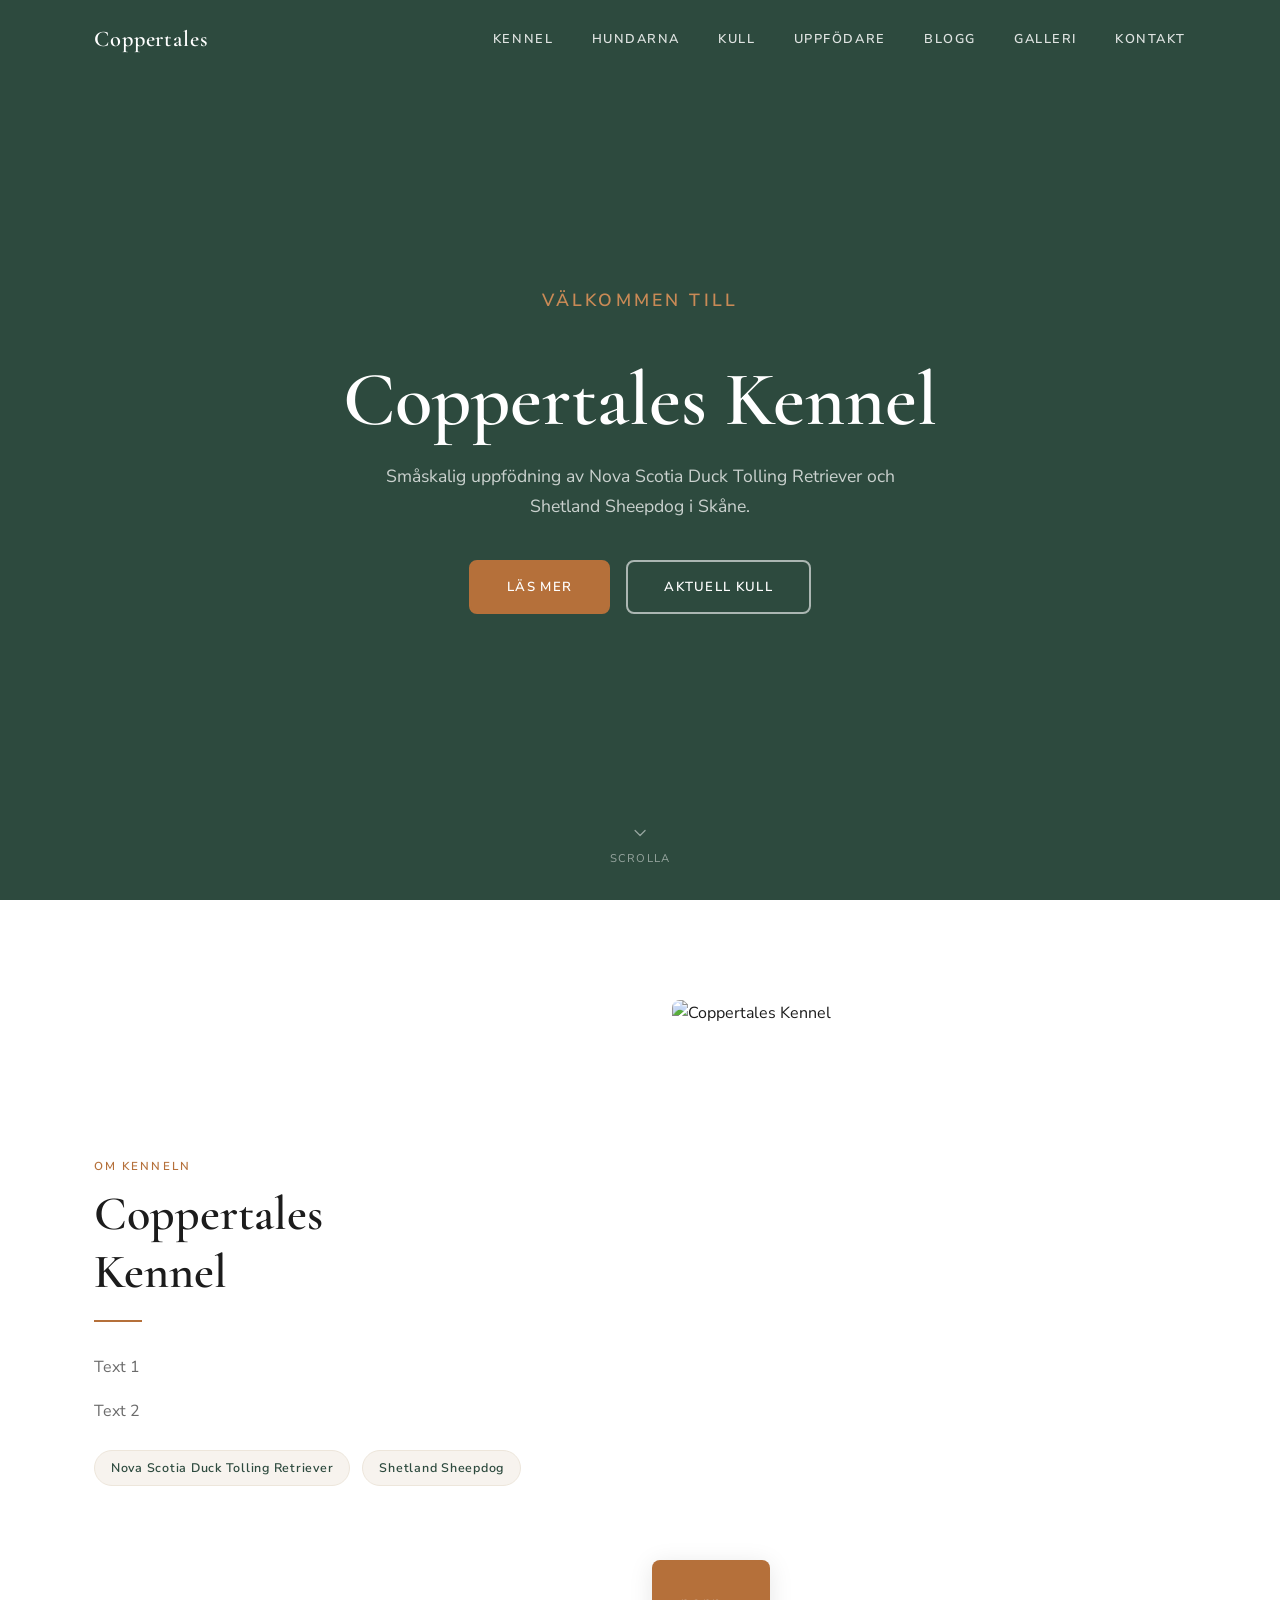
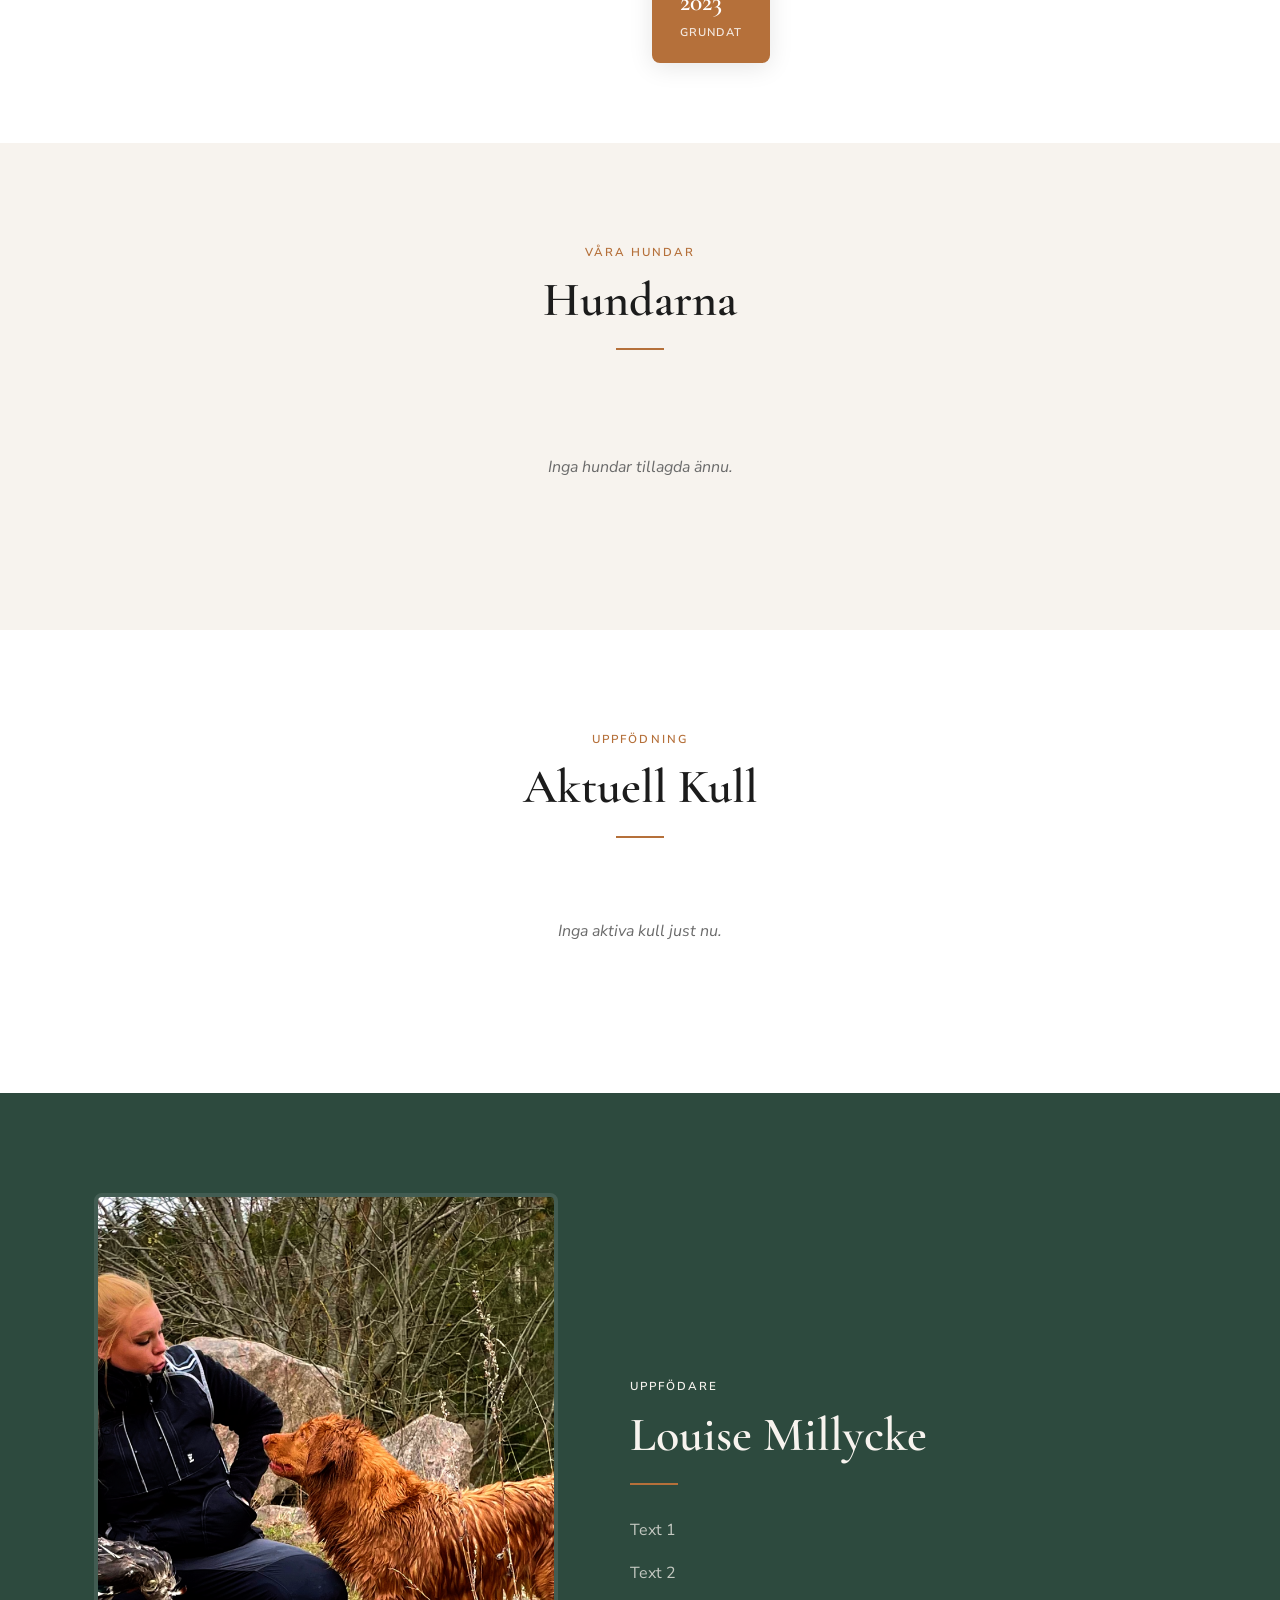
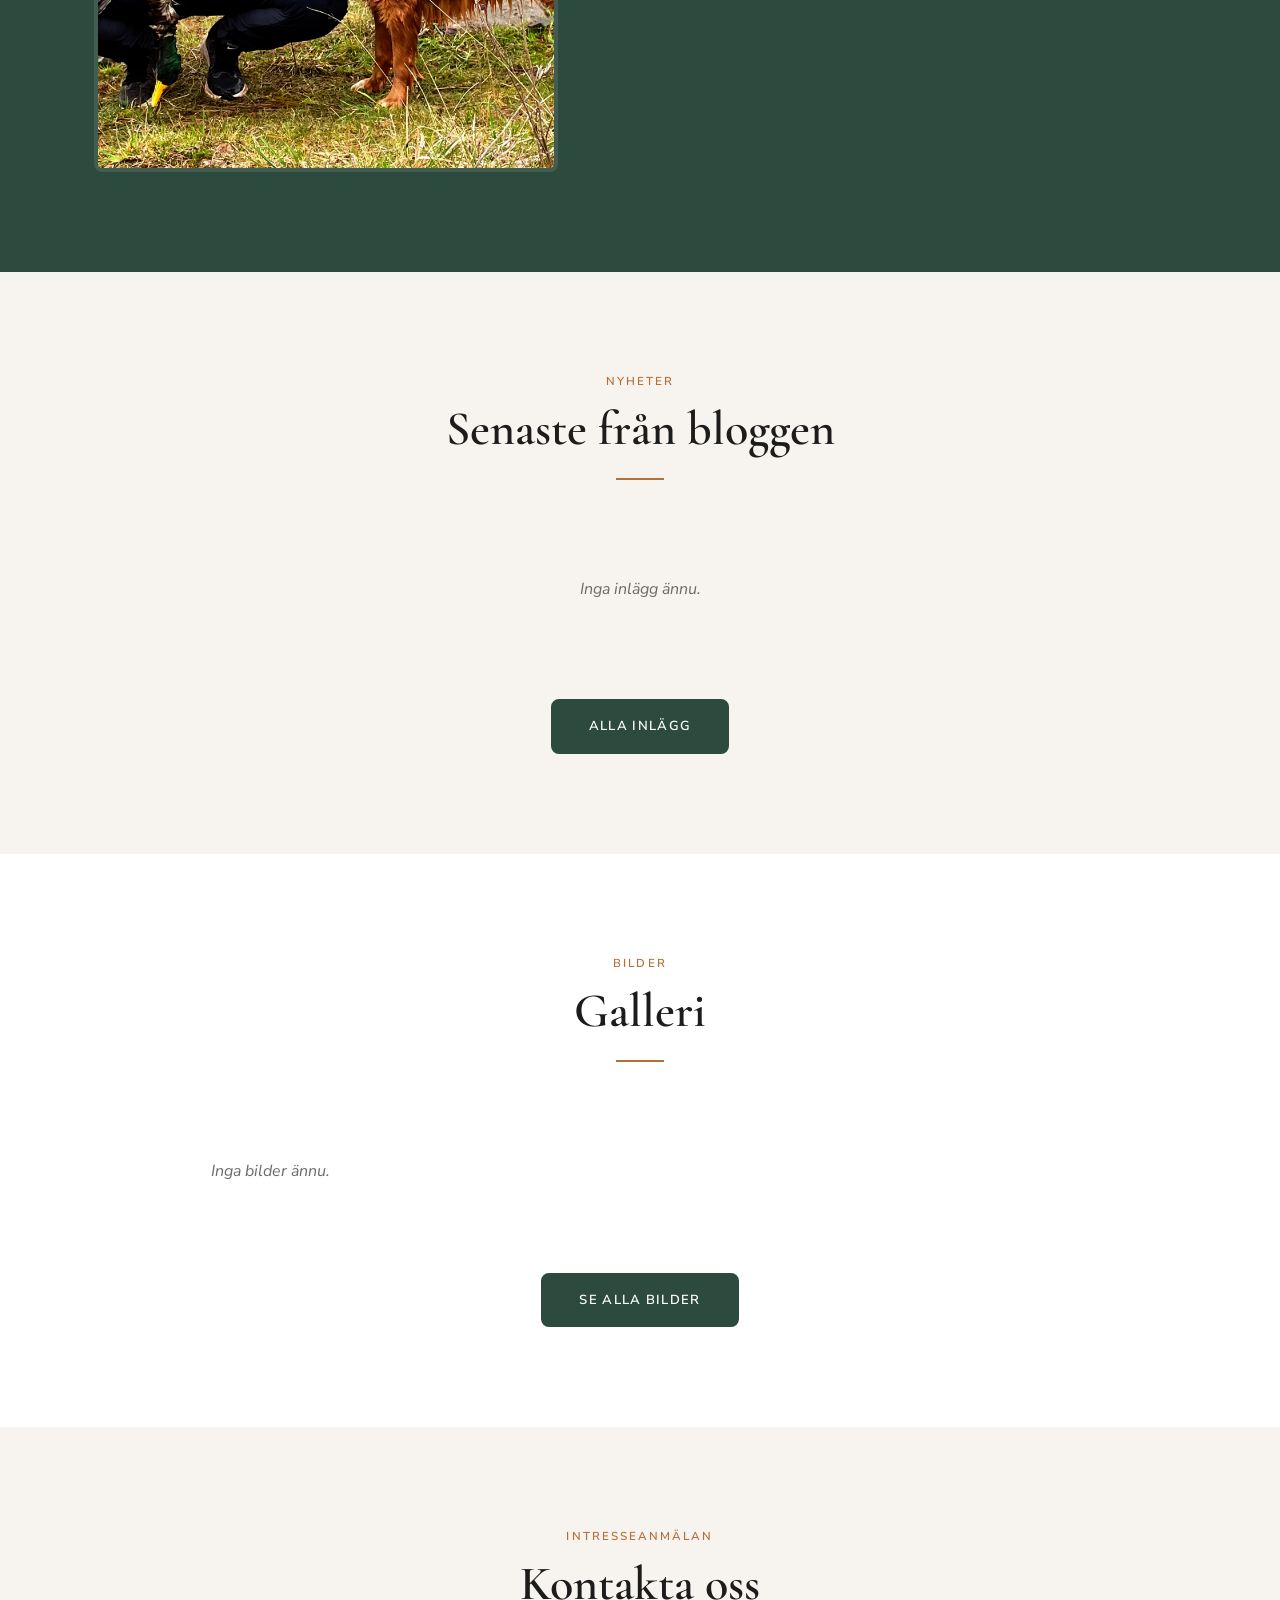
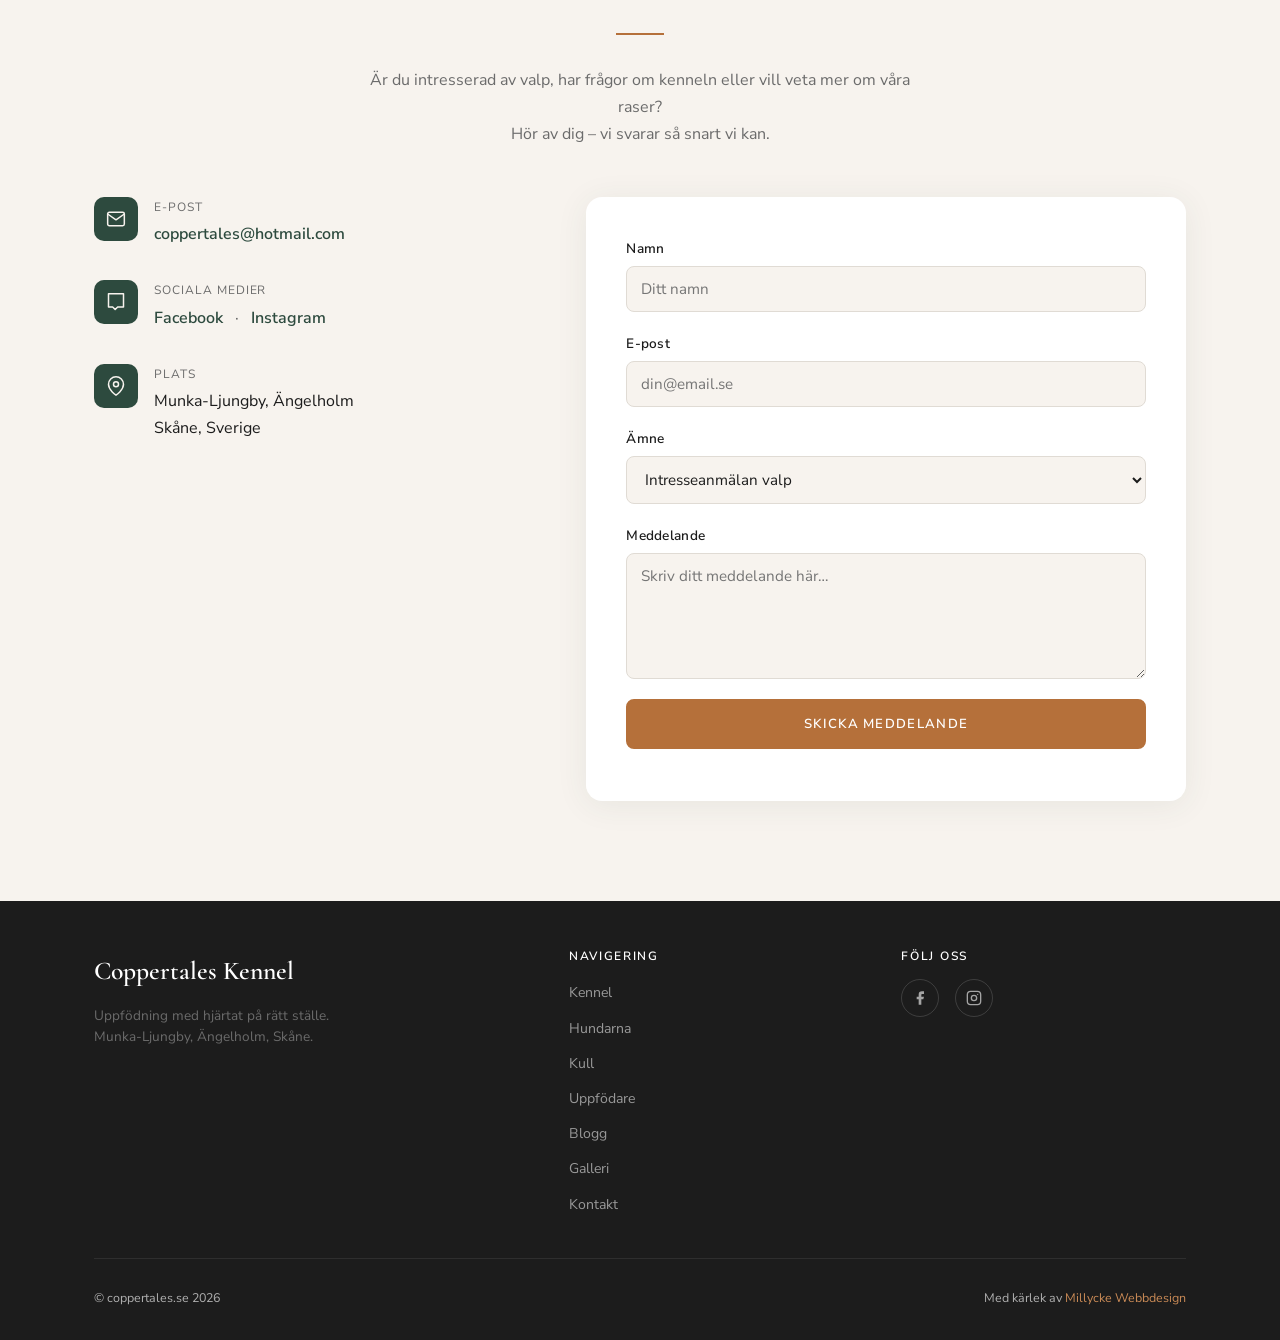
==== commit 3b326fbd: "Fix contact section - split text into two lines" ====
--- a/index.html
+++ b/index.html
@@ -7,7 +7,7 @@
   <meta name="robots" content="index, follow">
   <link rel="canonical" href="https://coppertales.se/">
   <title>Coppertales Kennel</title>
-  <link rel="icon" type="image/png" href="img/favicon.png">
+  <link rel="icon" type="image/png" href="favicon.png">
   <link rel="stylesheet" href="style.css">
   <meta property="og:title" content="Coppertales Kennel">
   <meta property="og:description" content="Småskalig uppfödning av Nova Scotia Duck Tolling Retriever och Shetland Sheepdog i Skåne.">
@@ -159,7 +159,7 @@
       <p class="section-label">Intresseanmälan</p>
       <h2 class="section-heading">Kontakta oss</h2>
       <div class="divider"></div>
-      <p style="max-width:560px;margin:0 auto 48px;color:var(--muted);">Är du intresserad av valp, har frågor om kenneln eller vill veta mer om våra raser? Hör av dig – vi svarar så snart vi kan.</p>
+      <p style="max-width:560px;margin:0 auto 48px;color:var(--muted);">Är du intresserad av valp, har frågor om kenneln eller vill veta mer om våra raser?<br>Hör av dig – vi svarar så snart vi kan.</p>
     </div>
     <div class="kontakt-grid">
       <div class="kontakt-info">
@@ -541,7 +541,7 @@
   status.textContent = '';
 
   try {
-    const res = await fetch('https://formspree.io/f/xwvrnbvv', {
+    const res = await fetch('https://formspree.io/f/mnjgbvpv', {
       method:  'POST',
       headers: { 'Accept': 'application/json' },
       body:    new FormData(form),
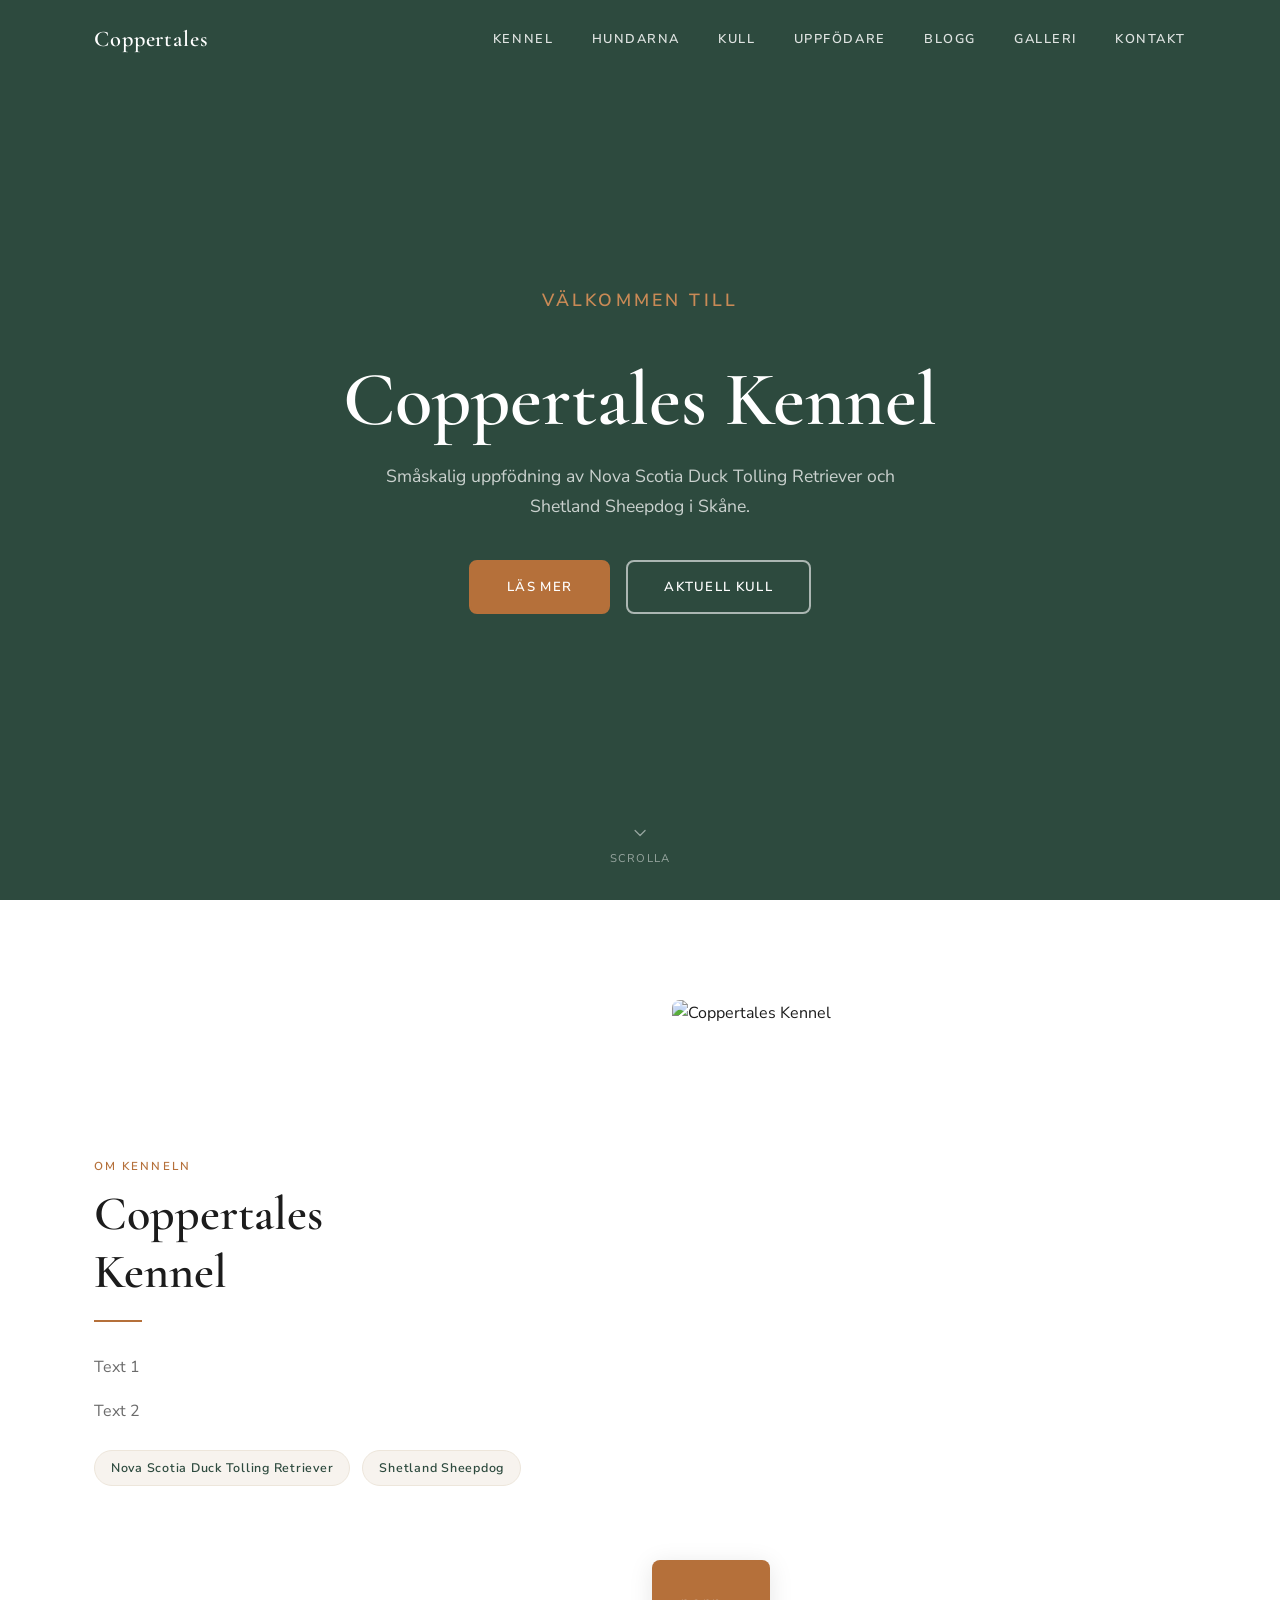
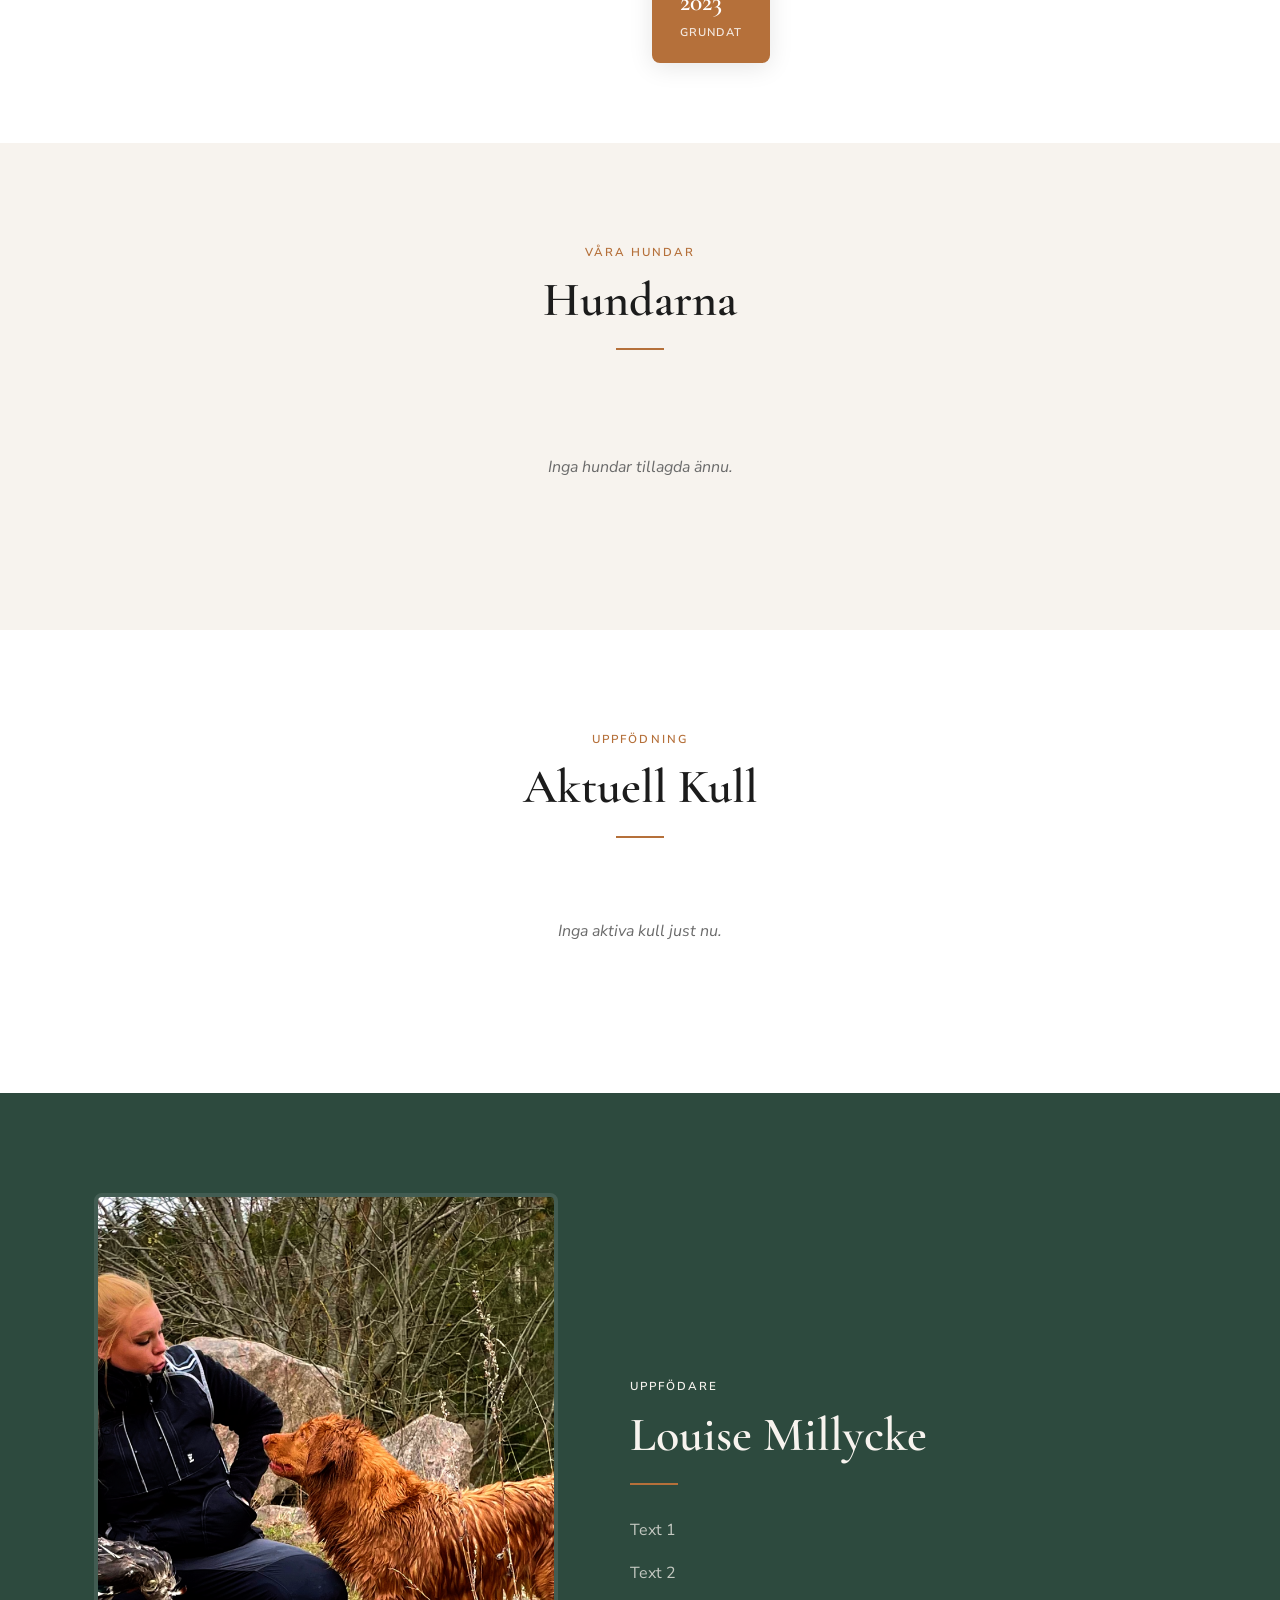
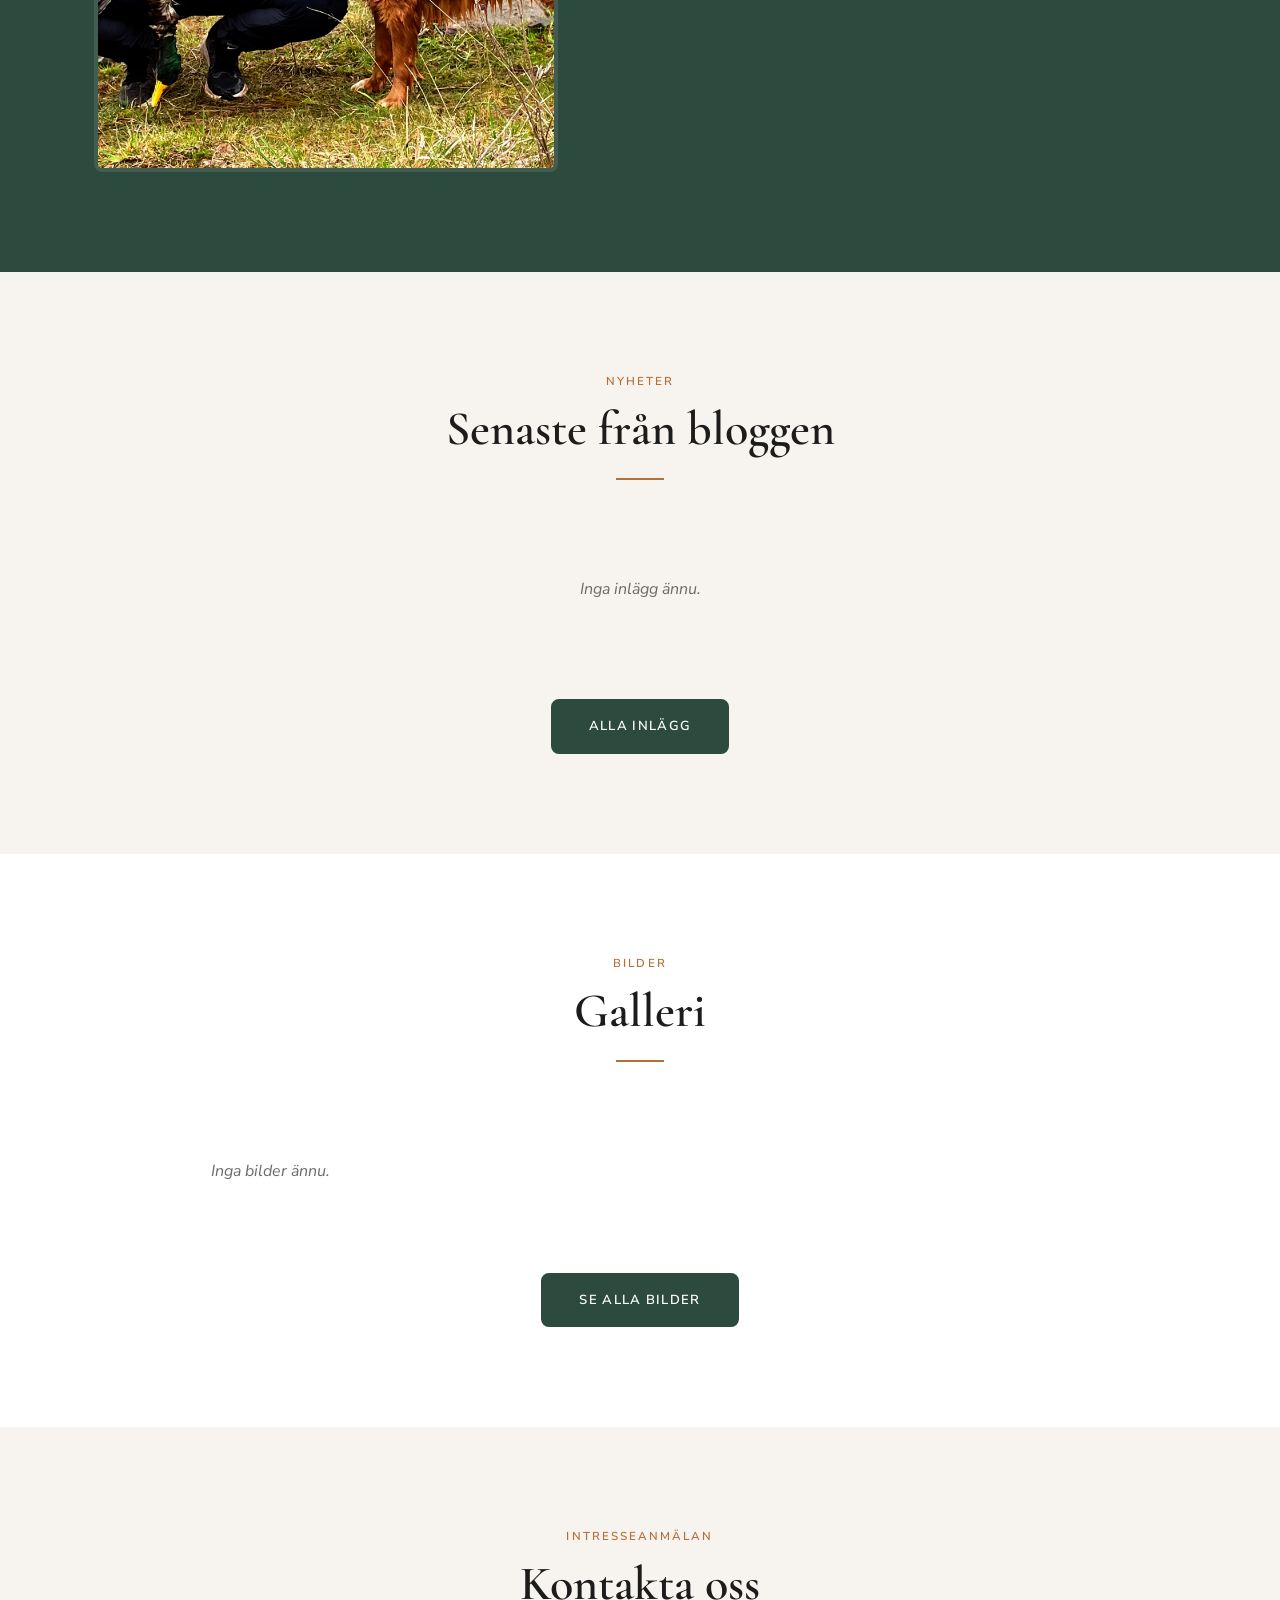
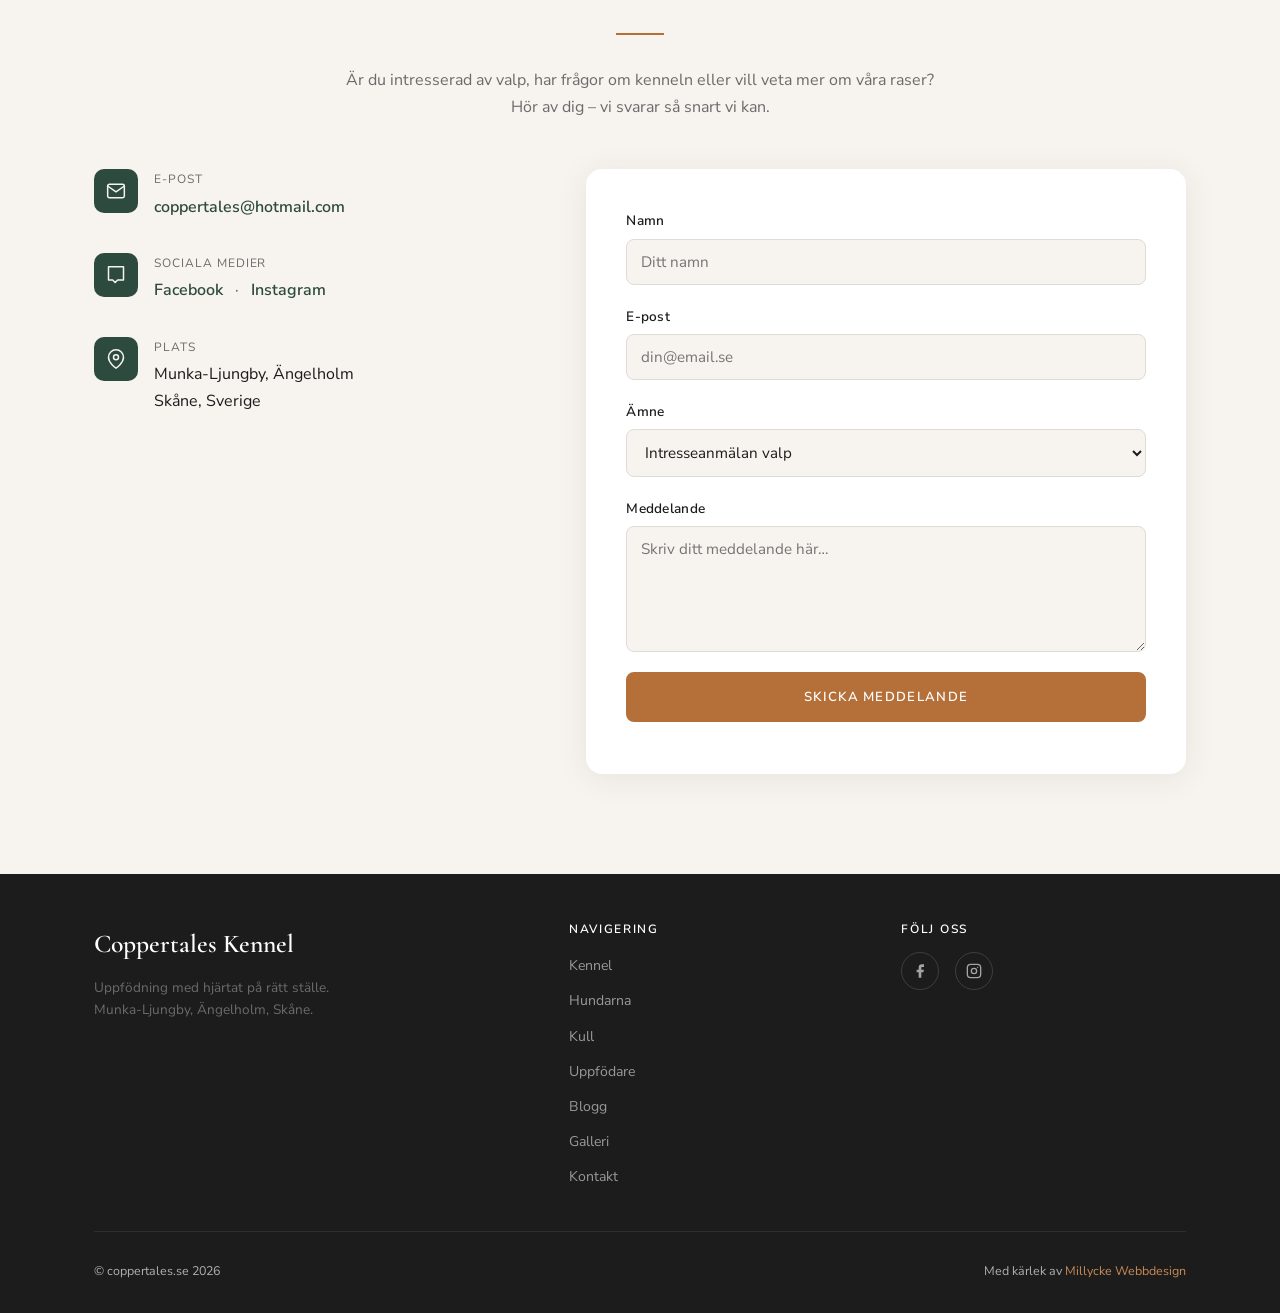
==== commit 3174b599: "Increase contact section text width to prevent line break" ====
--- a/index.html
+++ b/index.html
@@ -159,7 +159,7 @@
       <p class="section-label">Intresseanmälan</p>
       <h2 class="section-heading">Kontakta oss</h2>
       <div class="divider"></div>
-      <p style="max-width:560px;margin:0 auto 48px;color:var(--muted);">Är du intresserad av valp, har frågor om kenneln eller vill veta mer om våra raser?<br>Hör av dig – vi svarar så snart vi kan.</p>
+      <p style="max-width:740px;margin:0 auto 48px;color:var(--muted);">Är du intresserad av valp, har frågor om kenneln eller vill veta mer om våra raser?<br>Hör av dig – vi svarar så snart vi kan.</p>
     </div>
     <div class="kontakt-grid">
       <div class="kontakt-info">
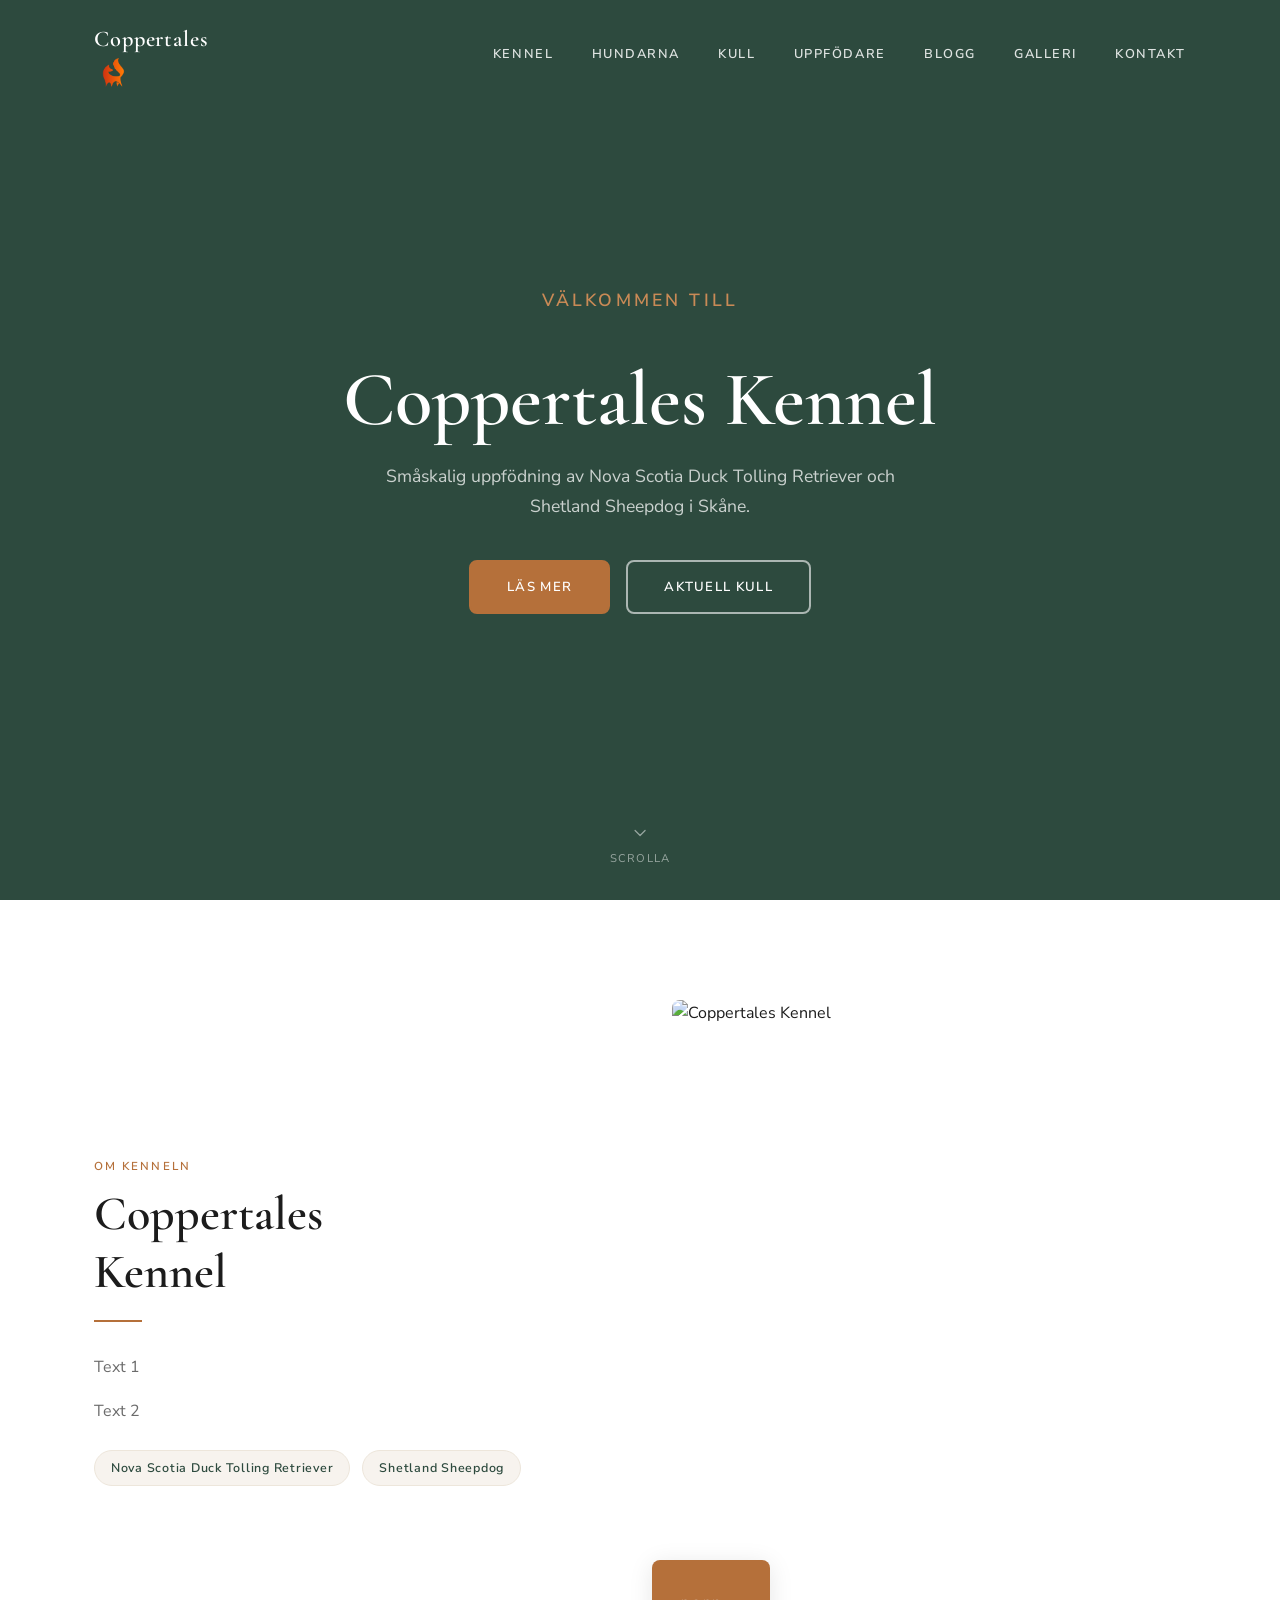
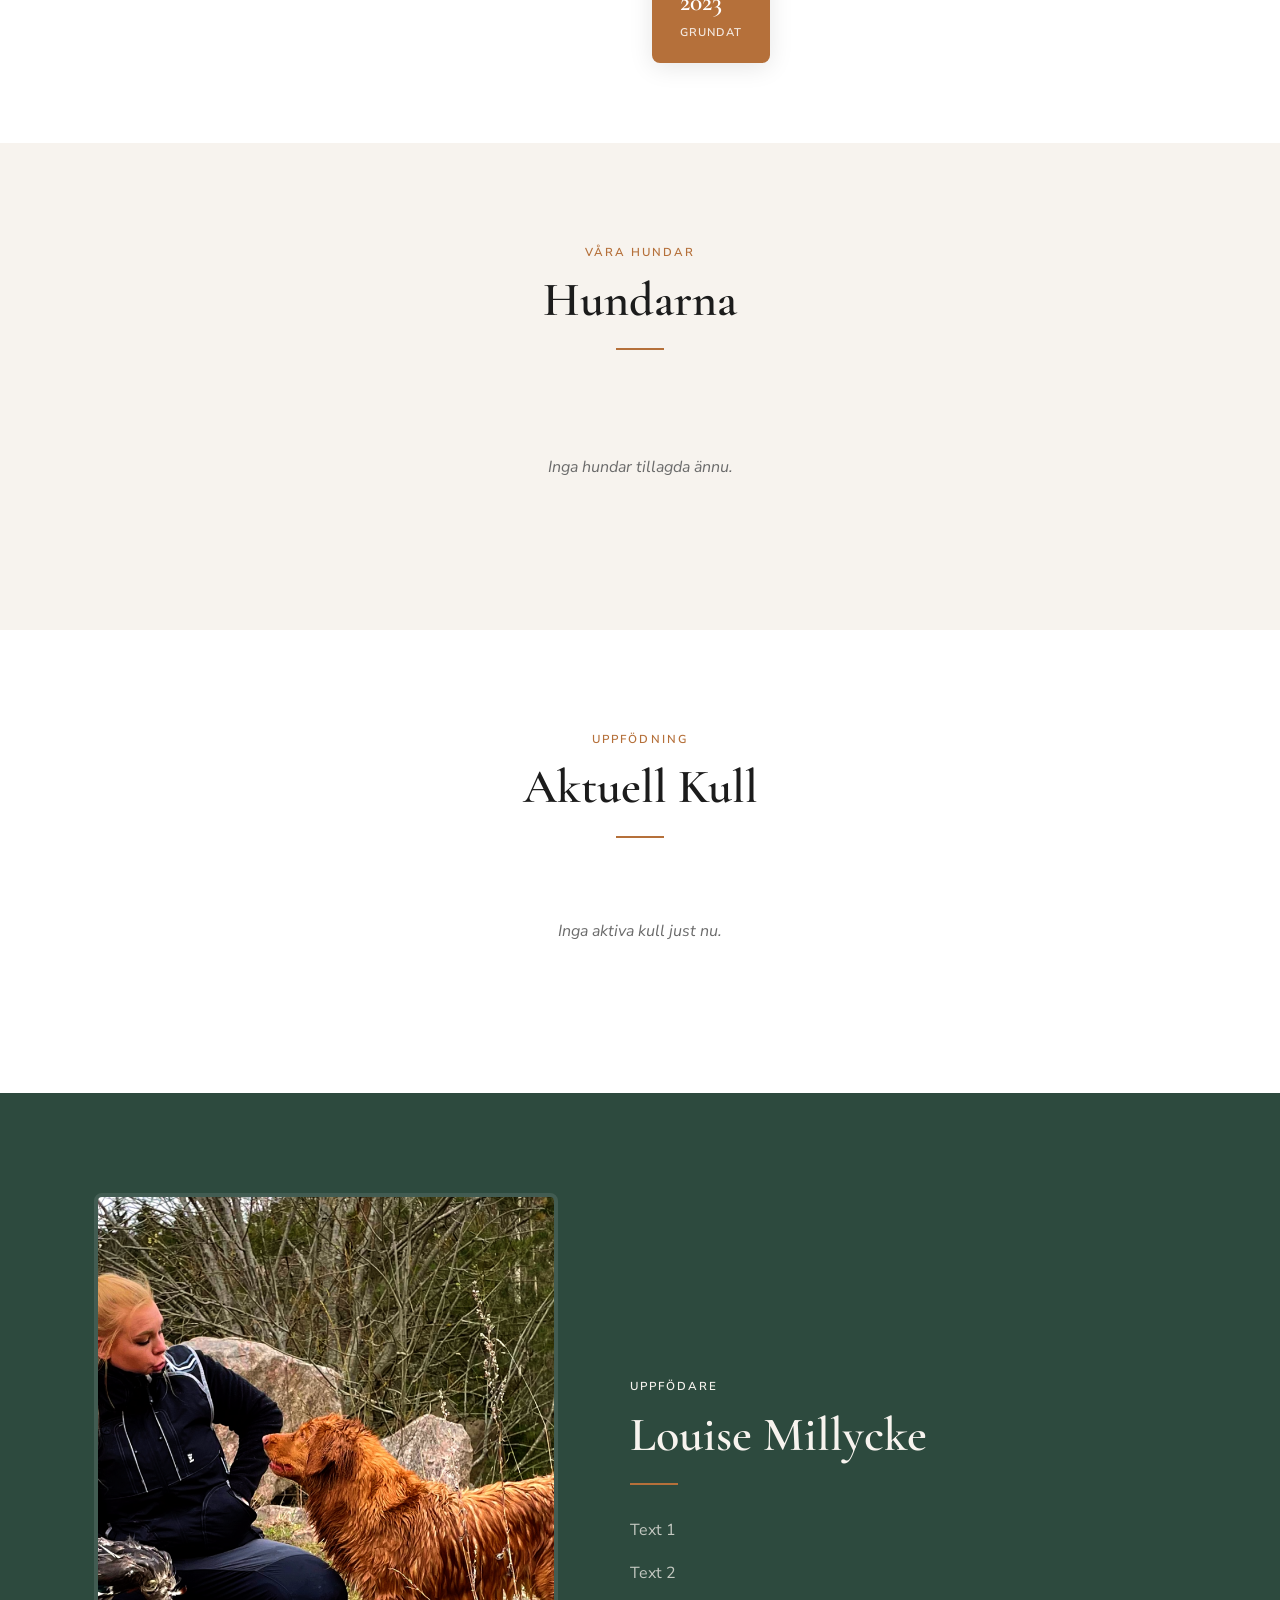
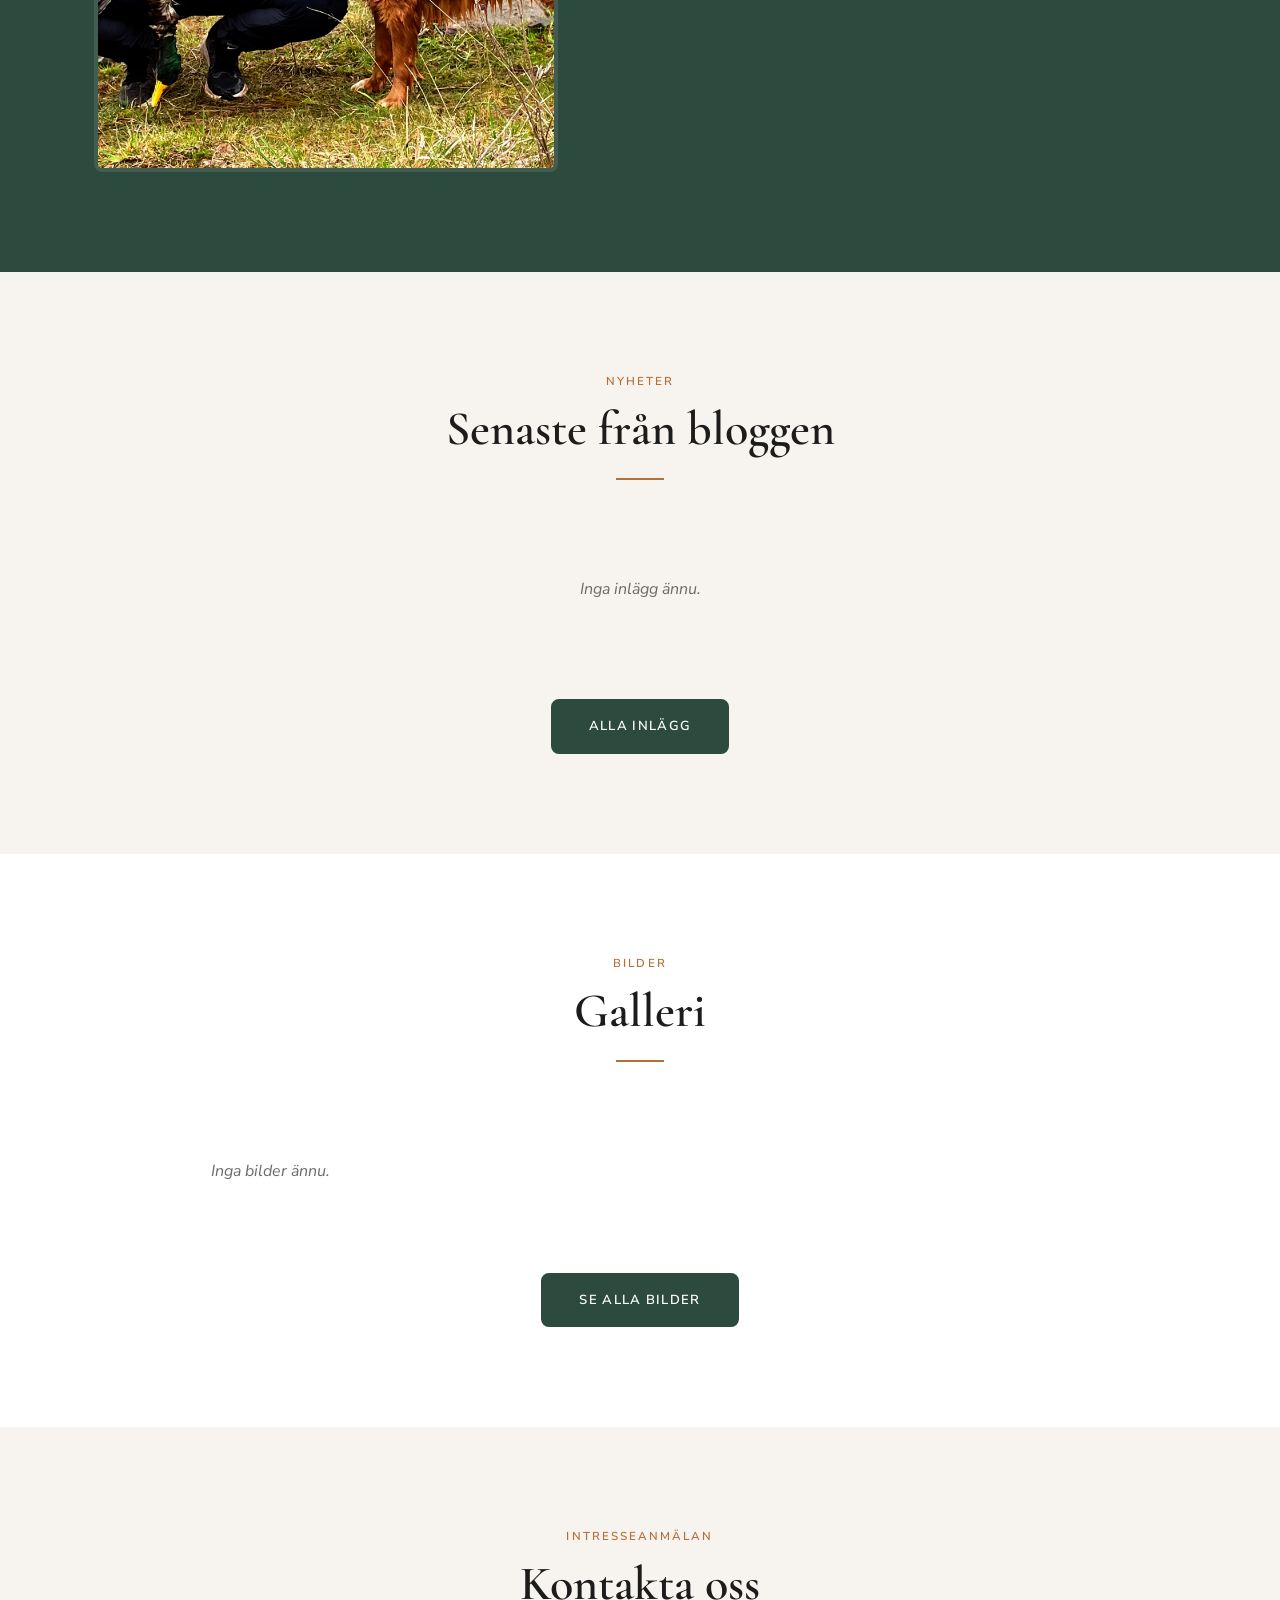
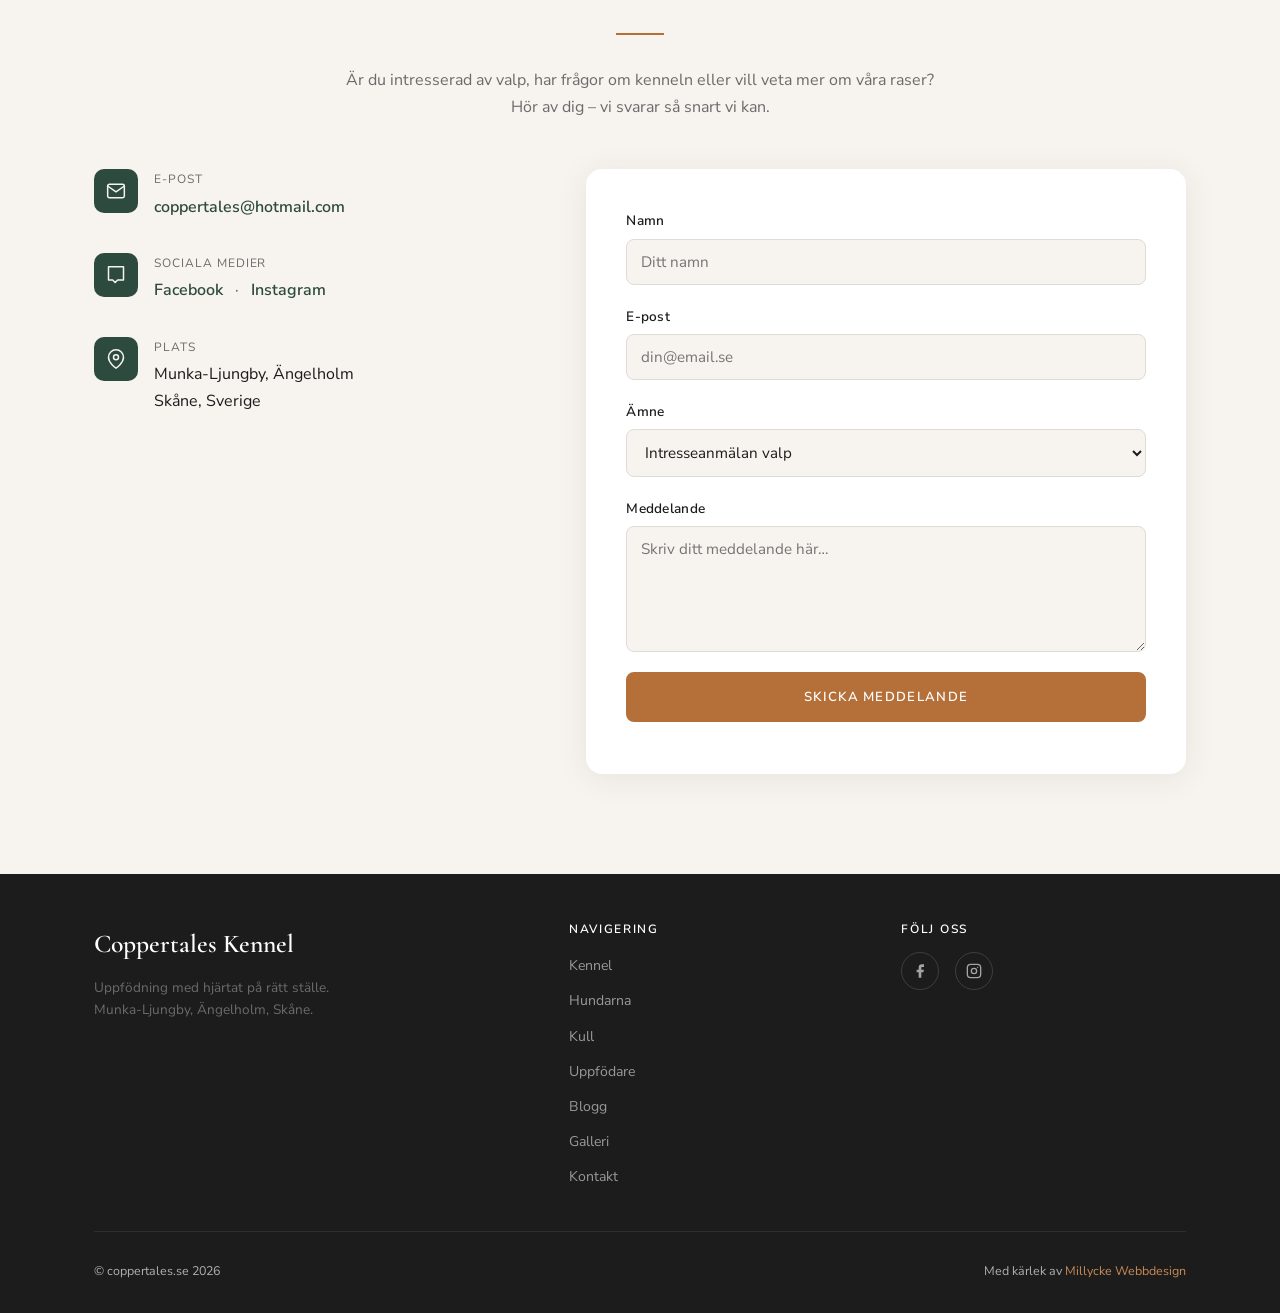
==== commit 44da502f: "Add favicon logo next to nav brand text" ====
--- a/index.html
+++ b/index.html
@@ -19,7 +19,7 @@
 <!-- ═══ NAVBAR ═══ -->
 <nav class="navbar" id="navbar">
   <div class="container">
-    <a href="#" class="nav-brand">Coppertales</a>
+    <a href="#" class="nav-brand">Coppertales<img src="favicon.png" alt="" style="height:1.3em;width:auto;vertical-align:middle;margin-left:8px;"></a>
     <ul class="nav-links" id="nav-links">
       <li><a href="#kennel">Kennel</a></li>
       <li><a href="#hundar">Hundarna</a></li>
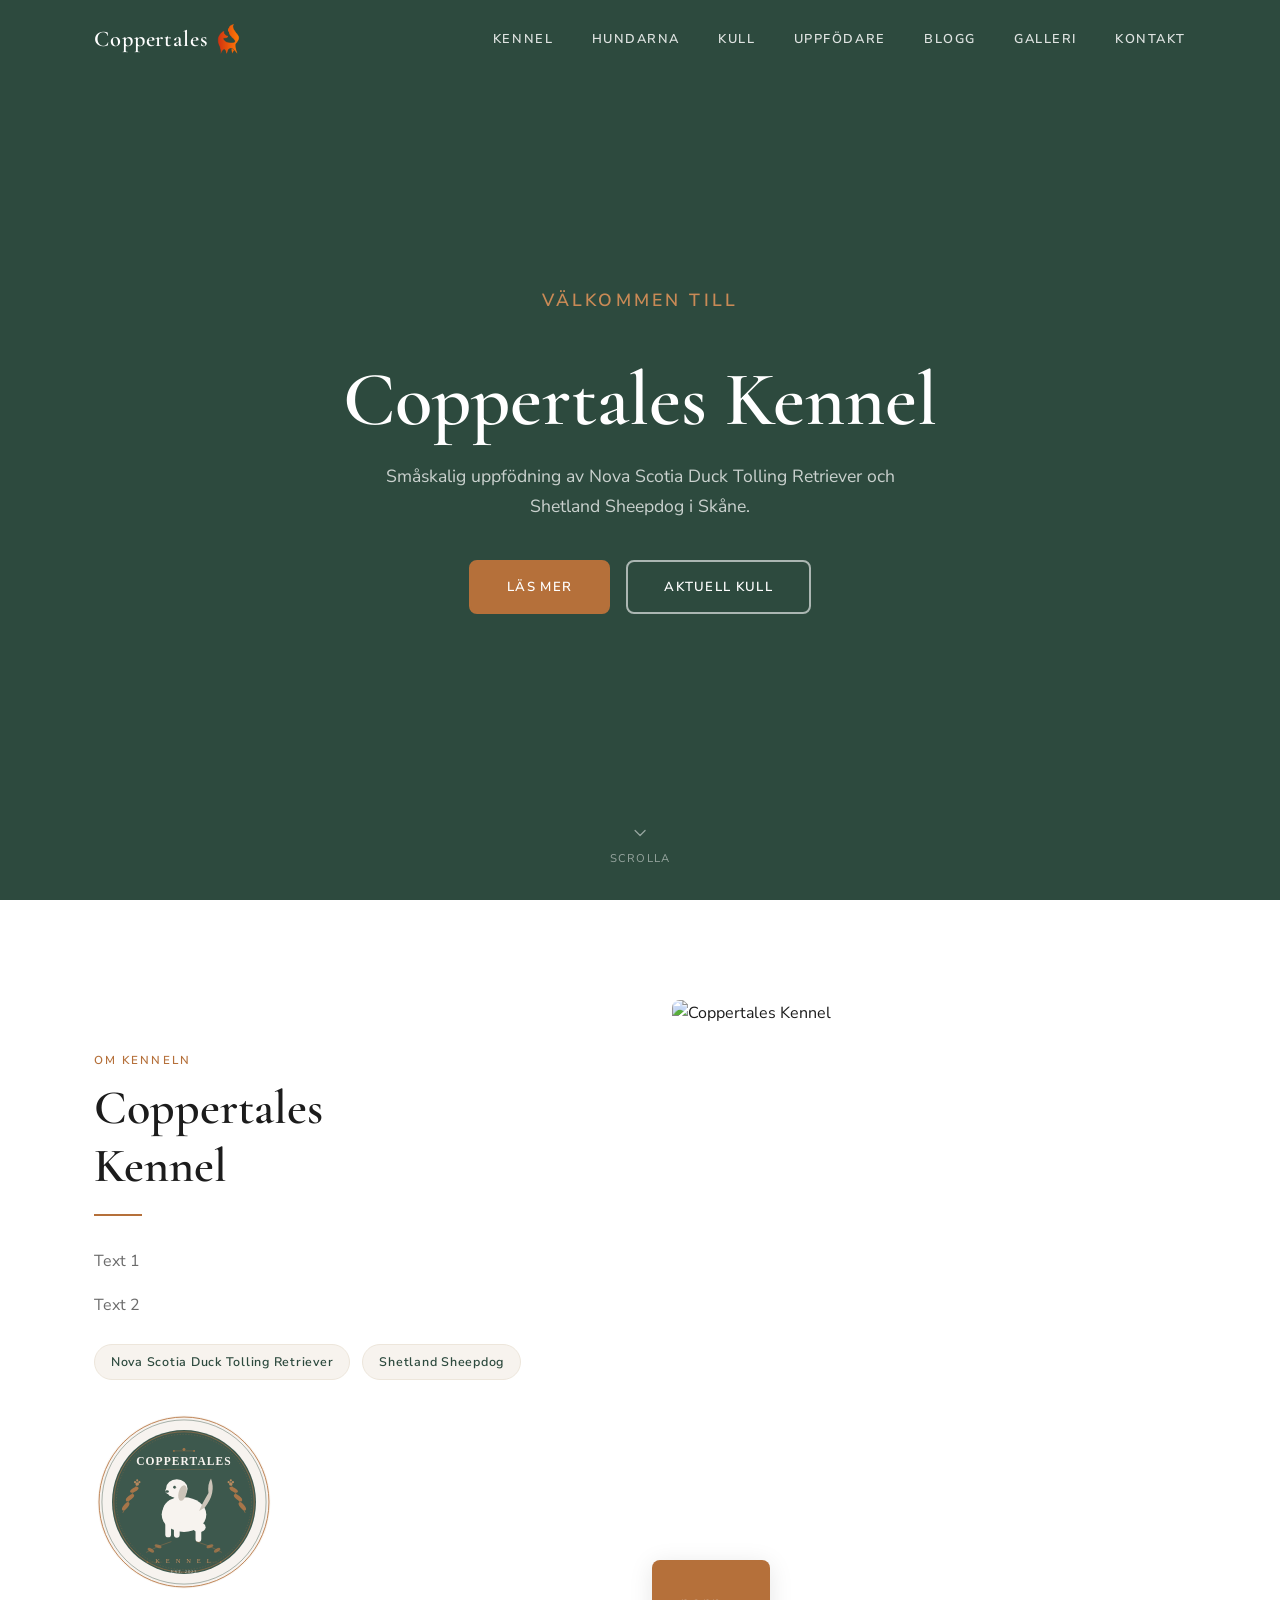
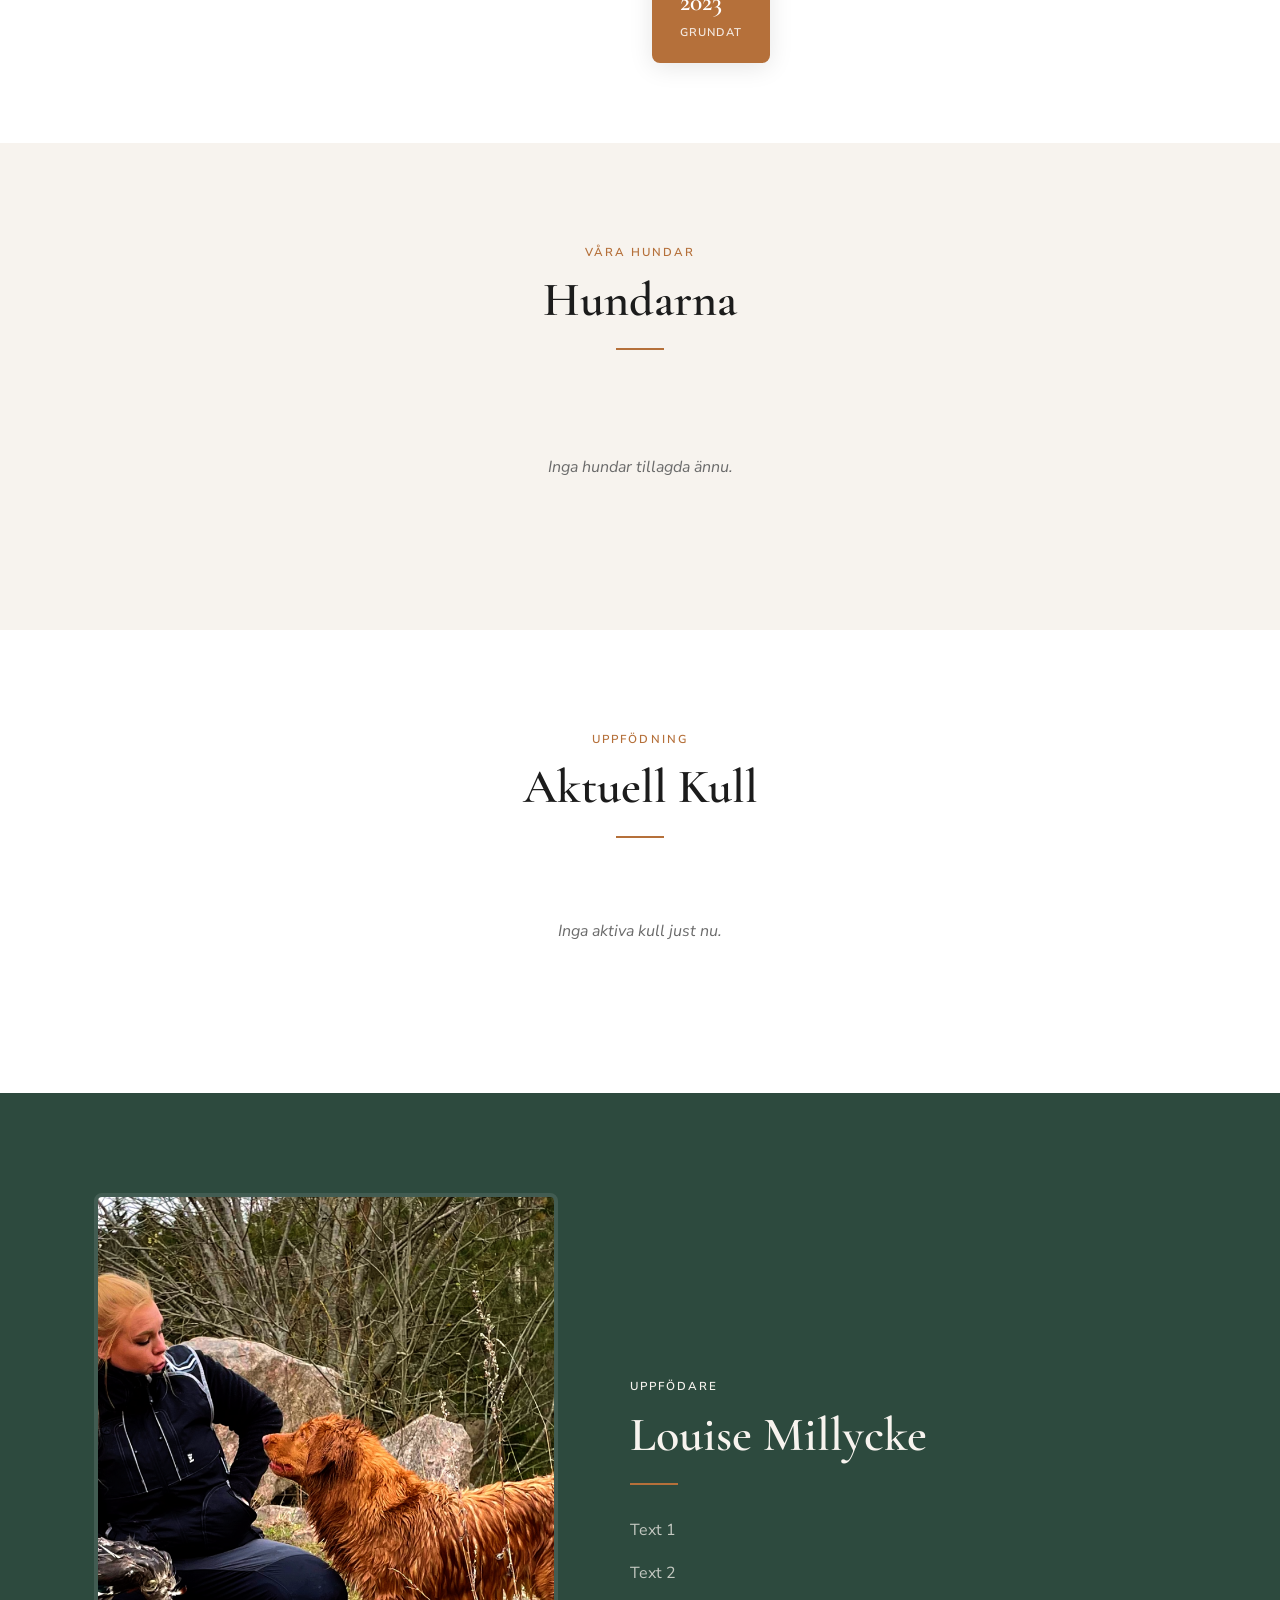
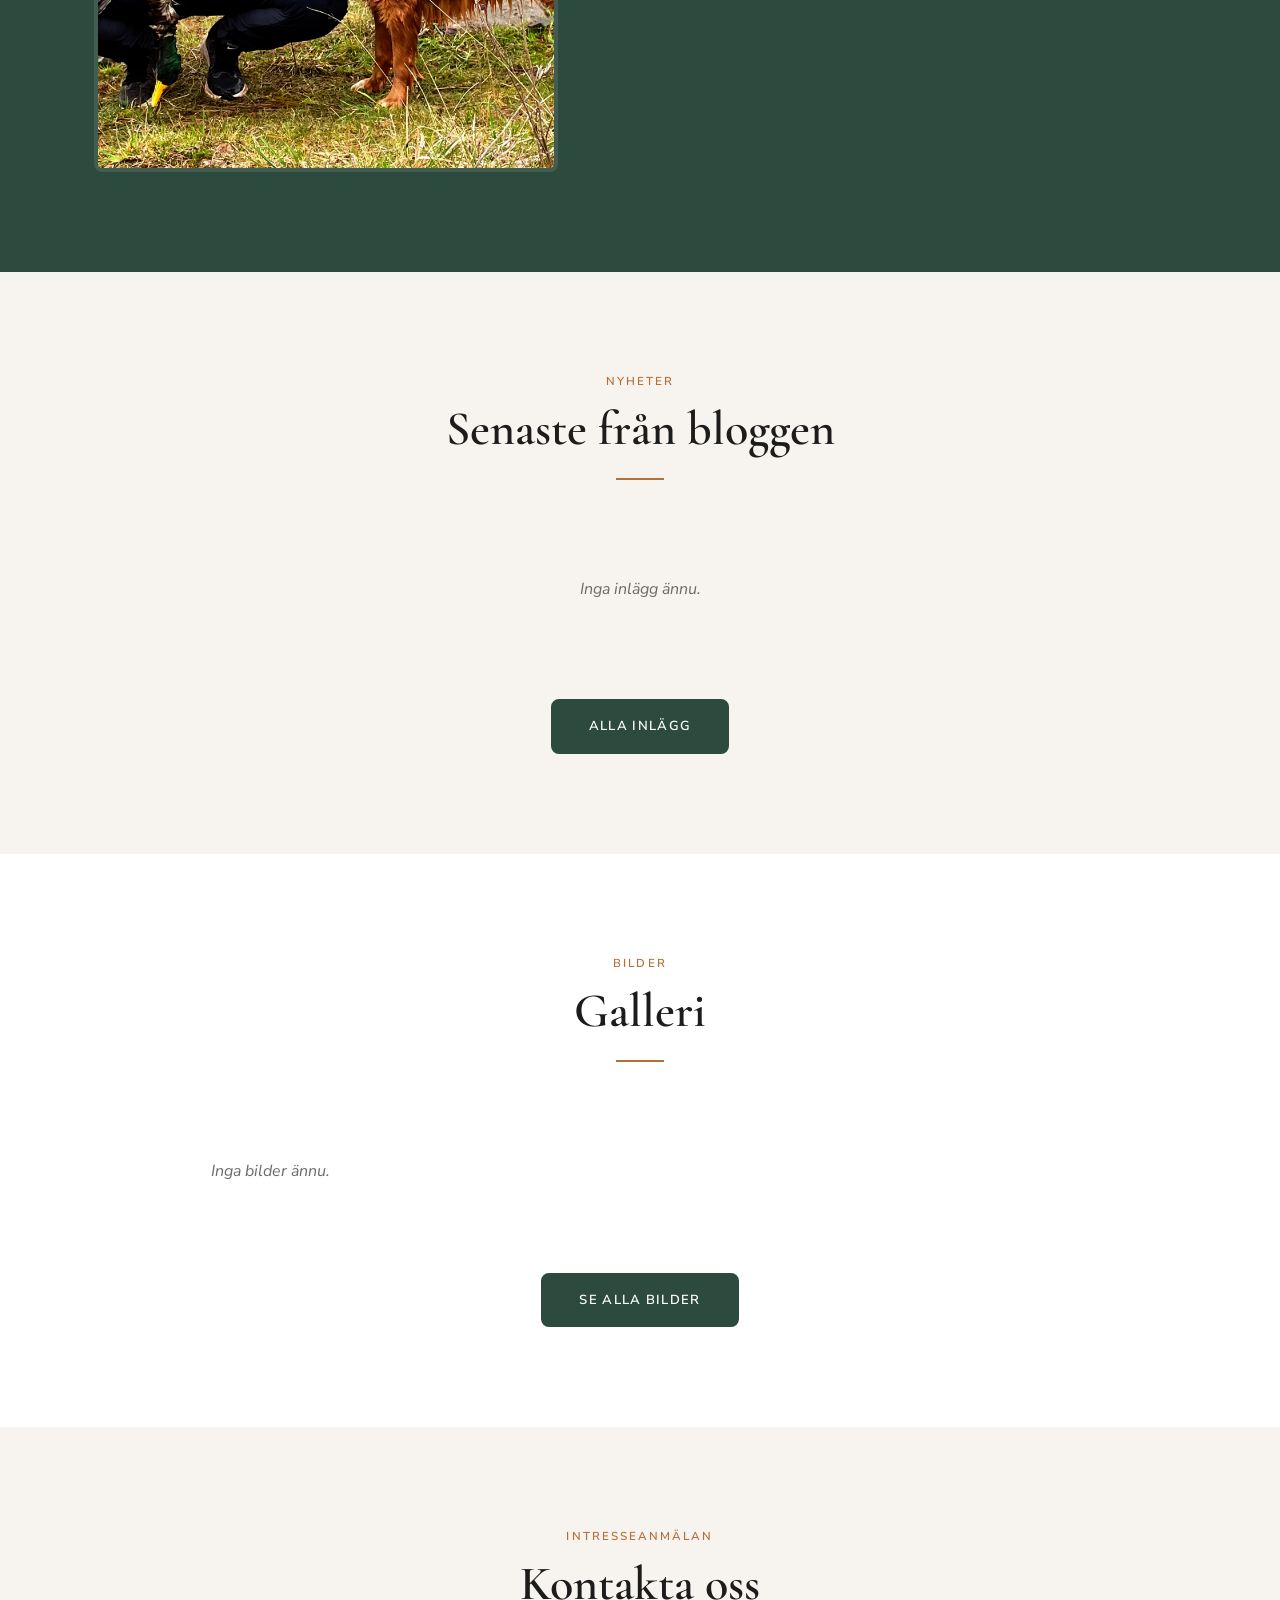
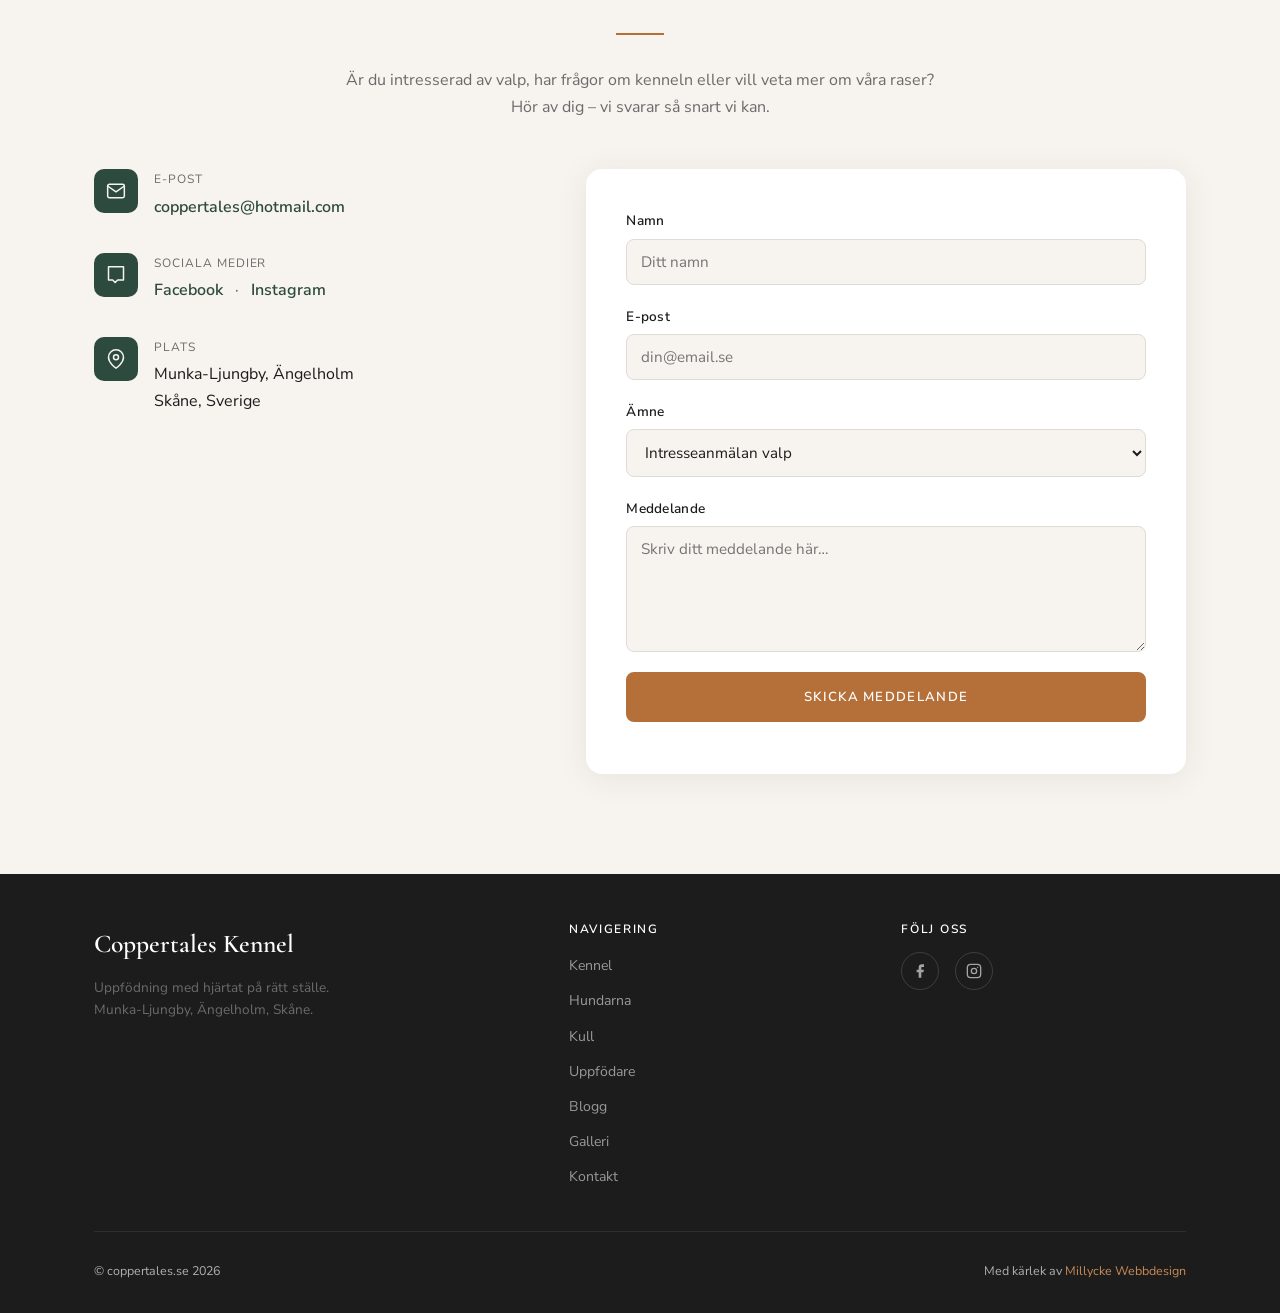
==== commit 373c41ac: "Add kennel emblem SVG under Om kenneln section" ====
--- a/index.html
+++ b/index.html
@@ -66,6 +66,9 @@
         <div class="kennel-breeds">
           <span class="breed-tag">Nova Scotia Duck Tolling Retriever</span>
           <span class="breed-tag">Shetland Sheepdog</span>
+        </div>
+        <div style="margin-top:2rem;">
+          <img src="img/kennel-emblem.svg" alt="Coppertales Kennel emblem" style="width:180px;height:auto;opacity:0.92;">
         </div>
       </div>
       <div class="kennel-image-wrap" id="kennel-img-wrap">
--- a/style.css
+++ b/style.css
@@ -100,6 +100,8 @@
   font-weight: 600;
   color: var(--white);
   letter-spacing: 0.04em;
+  display: inline-flex;
+  align-items: center;
 }
 .nav-links {
   display: flex;
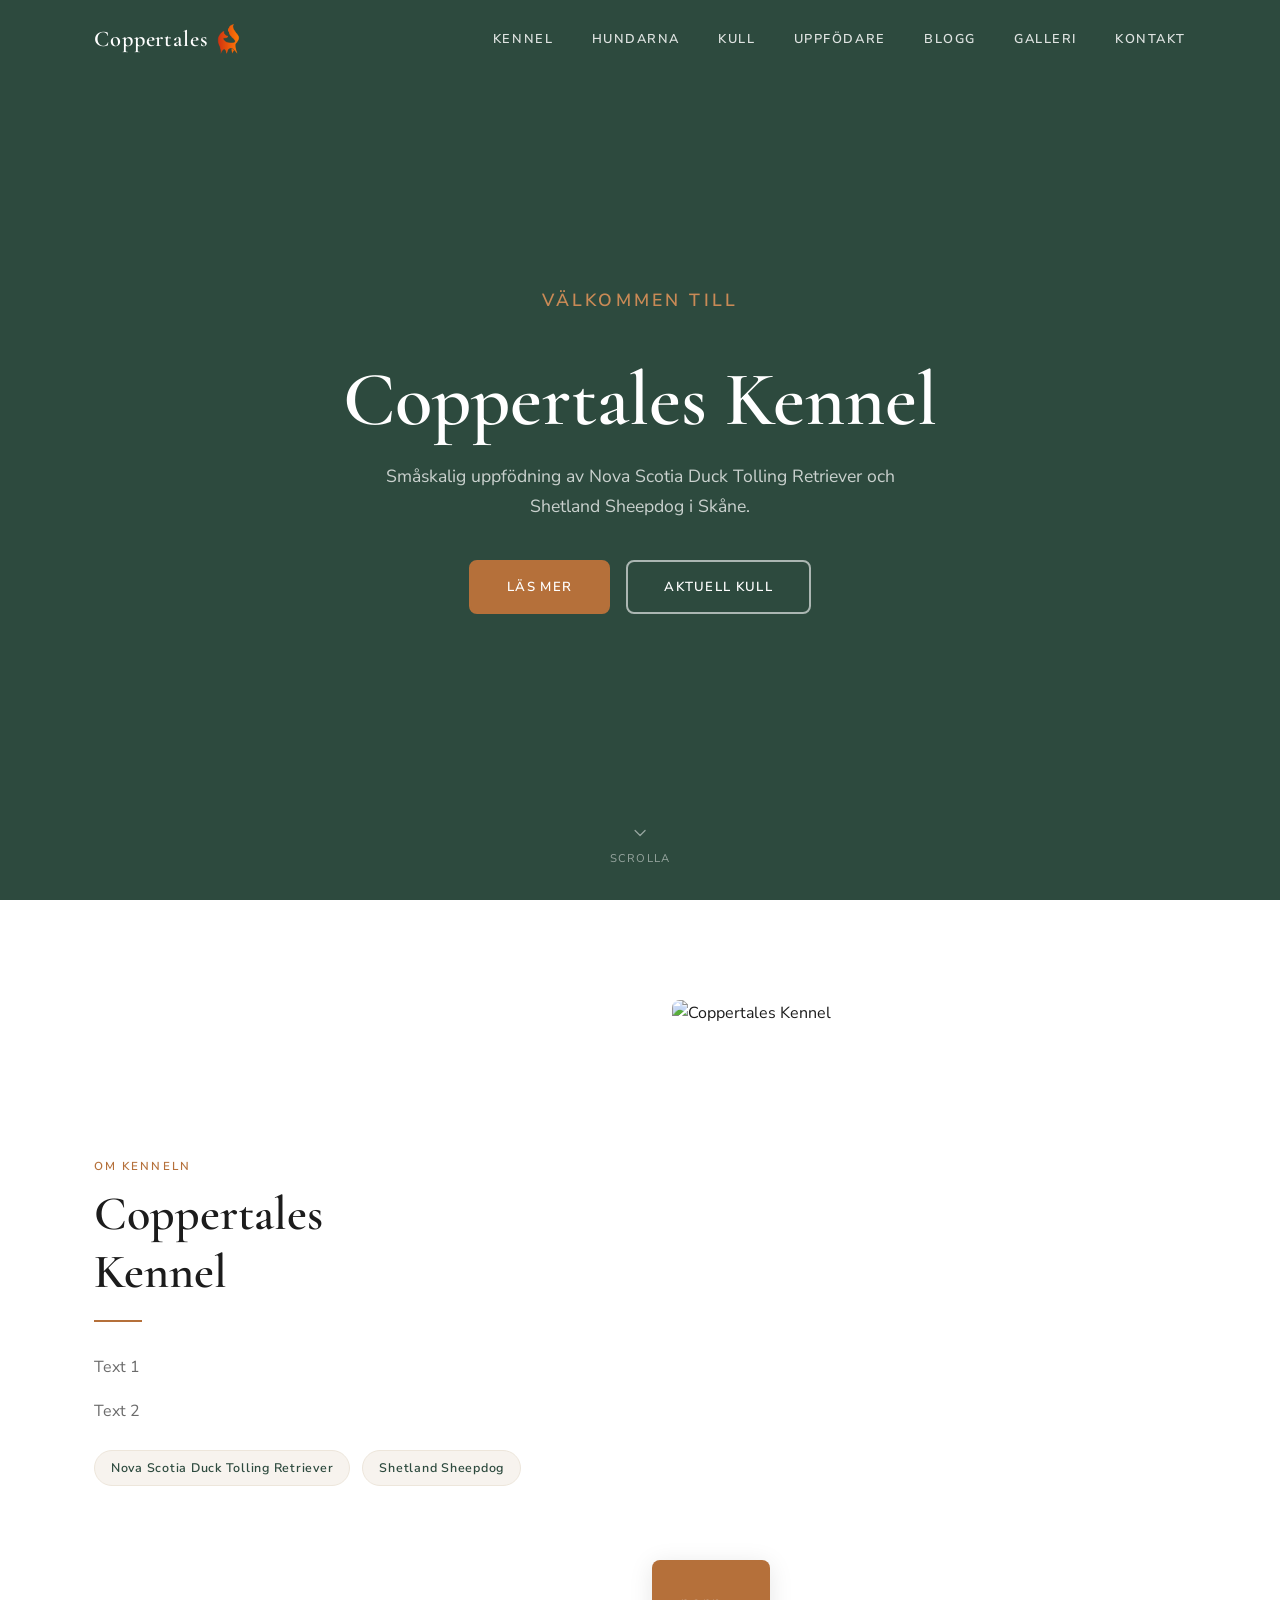
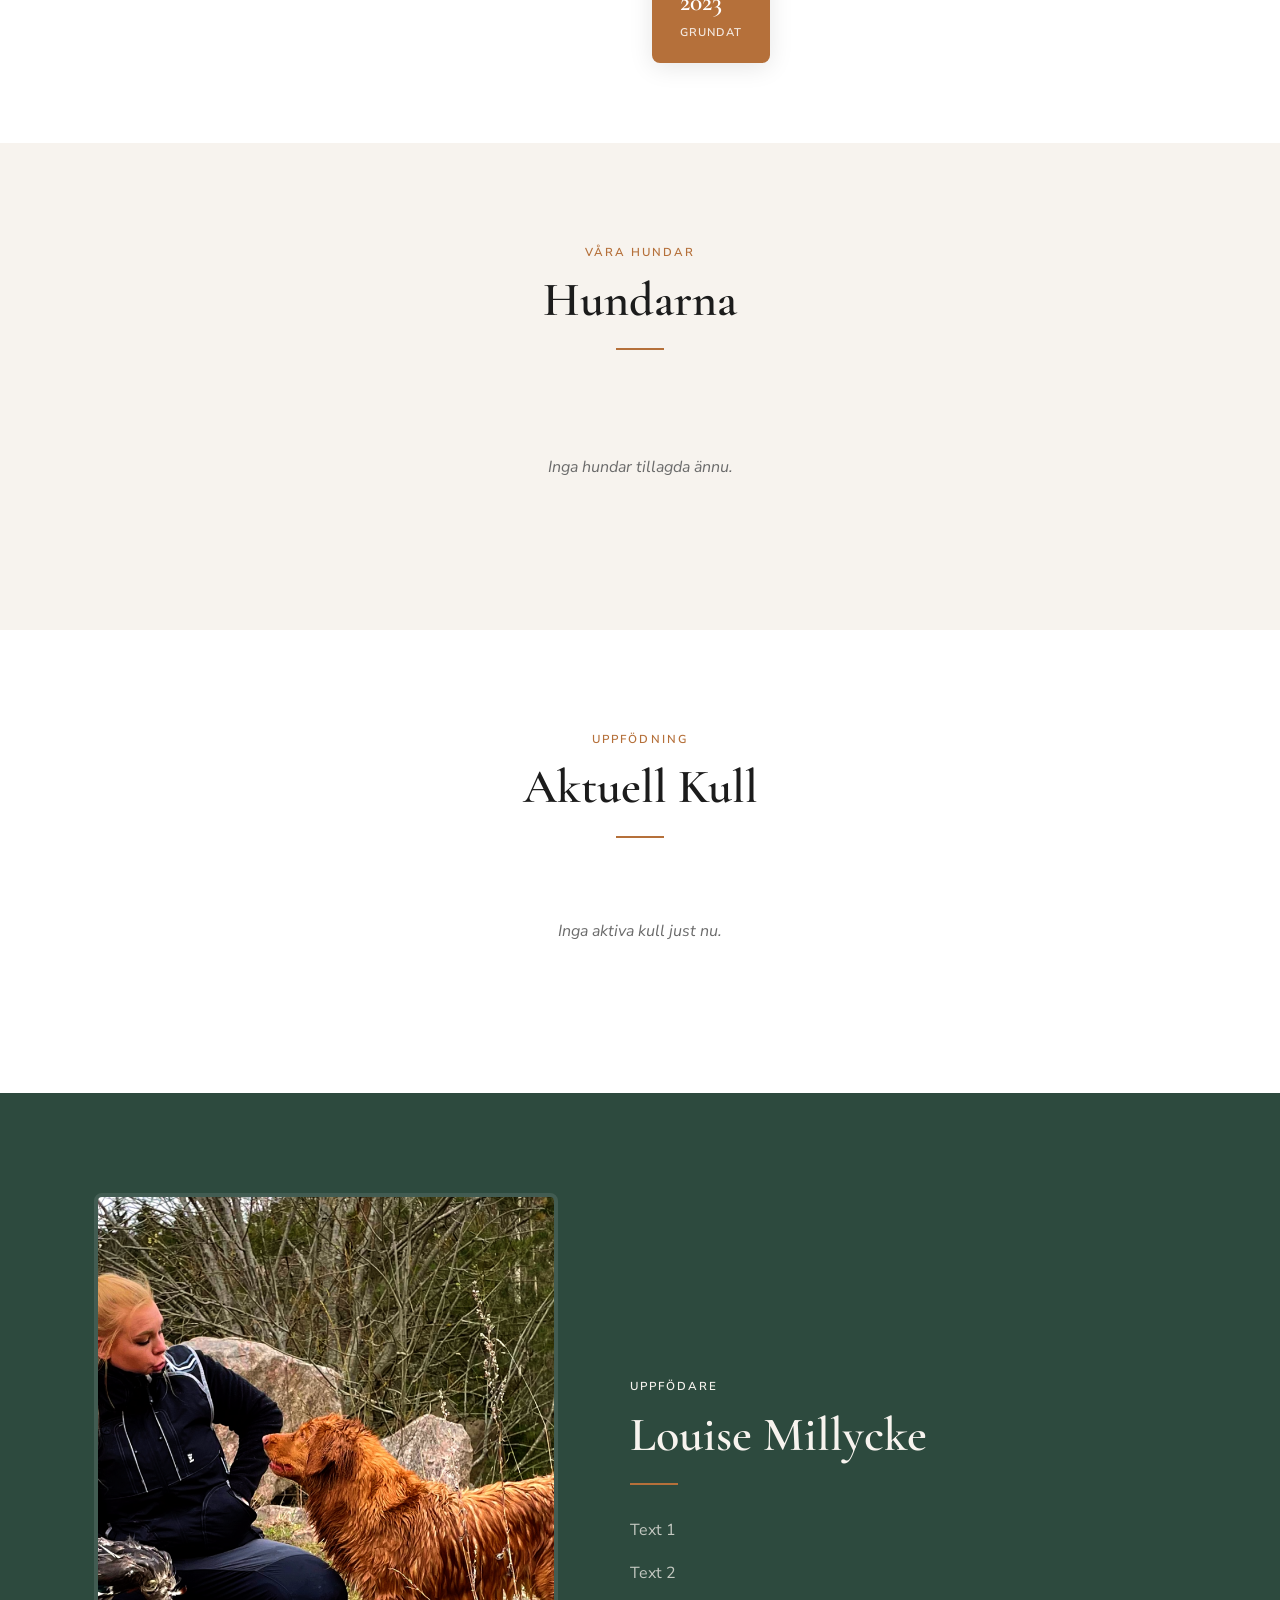
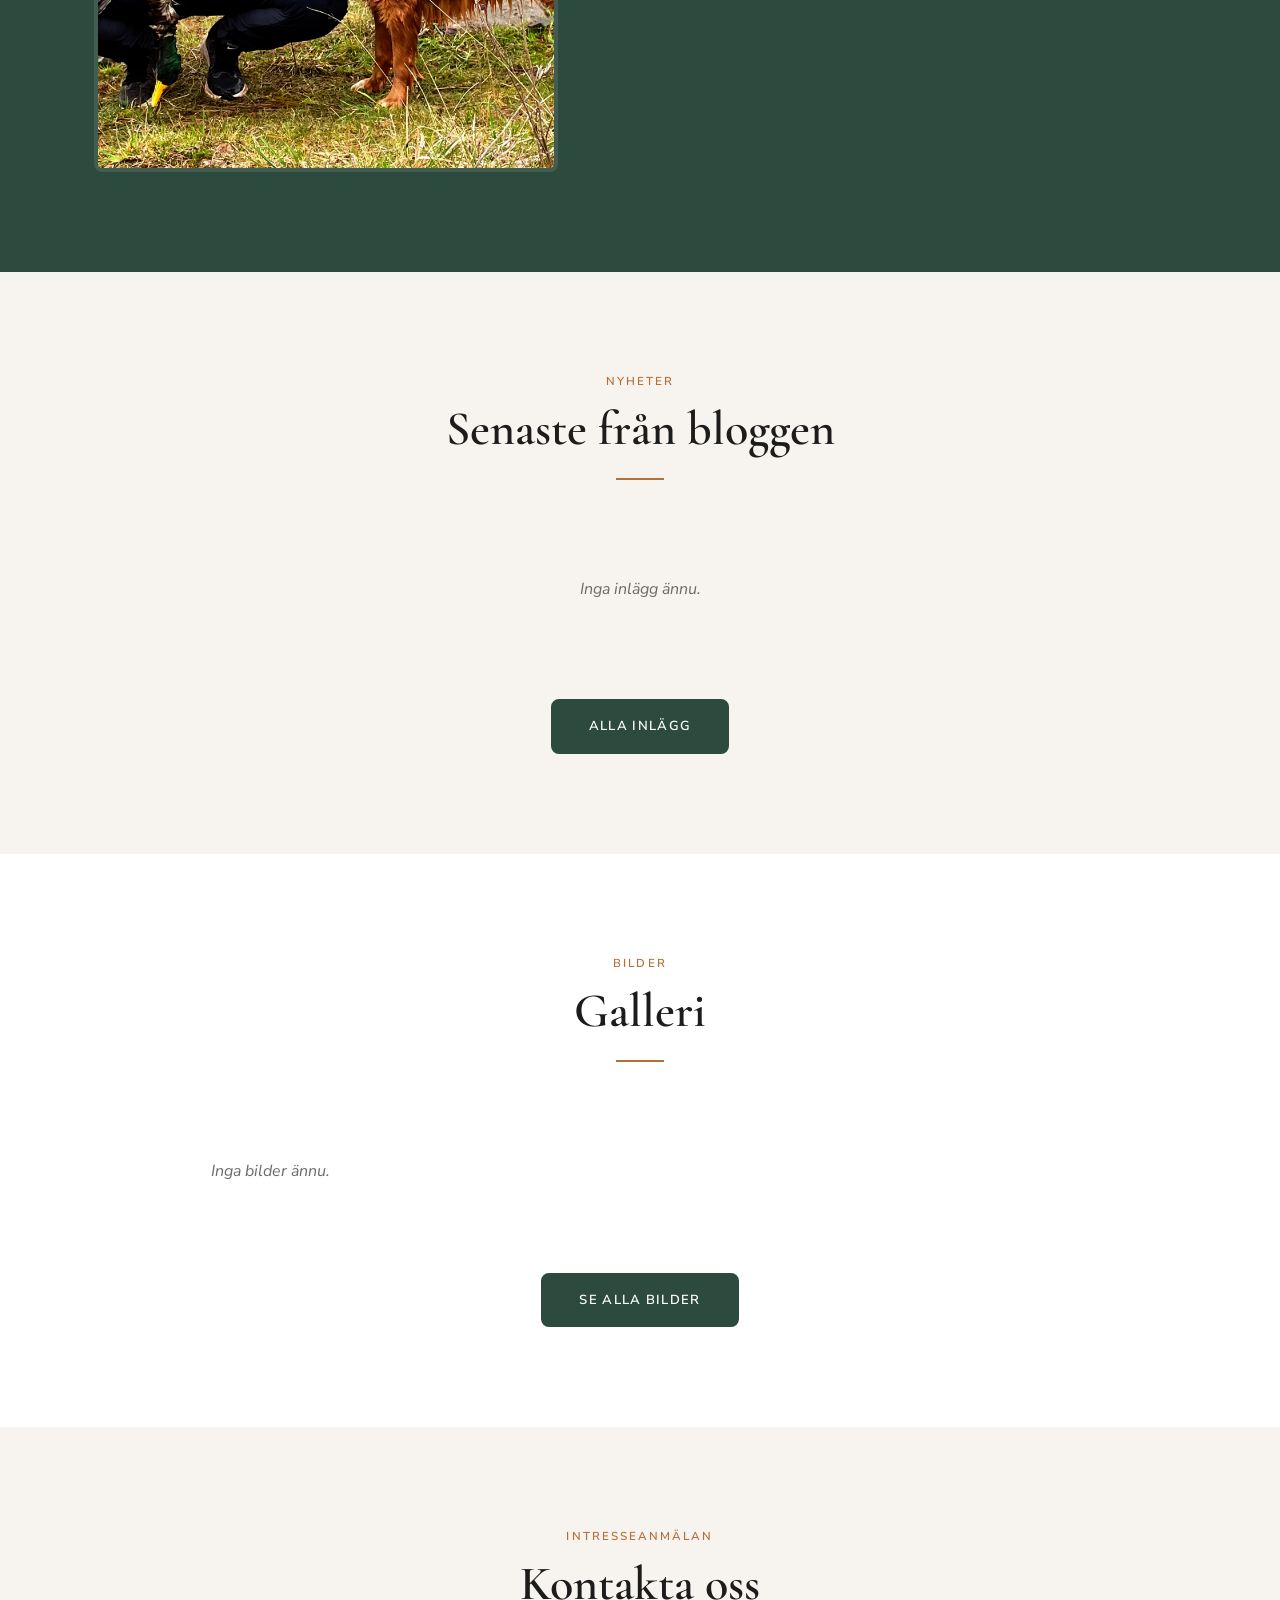
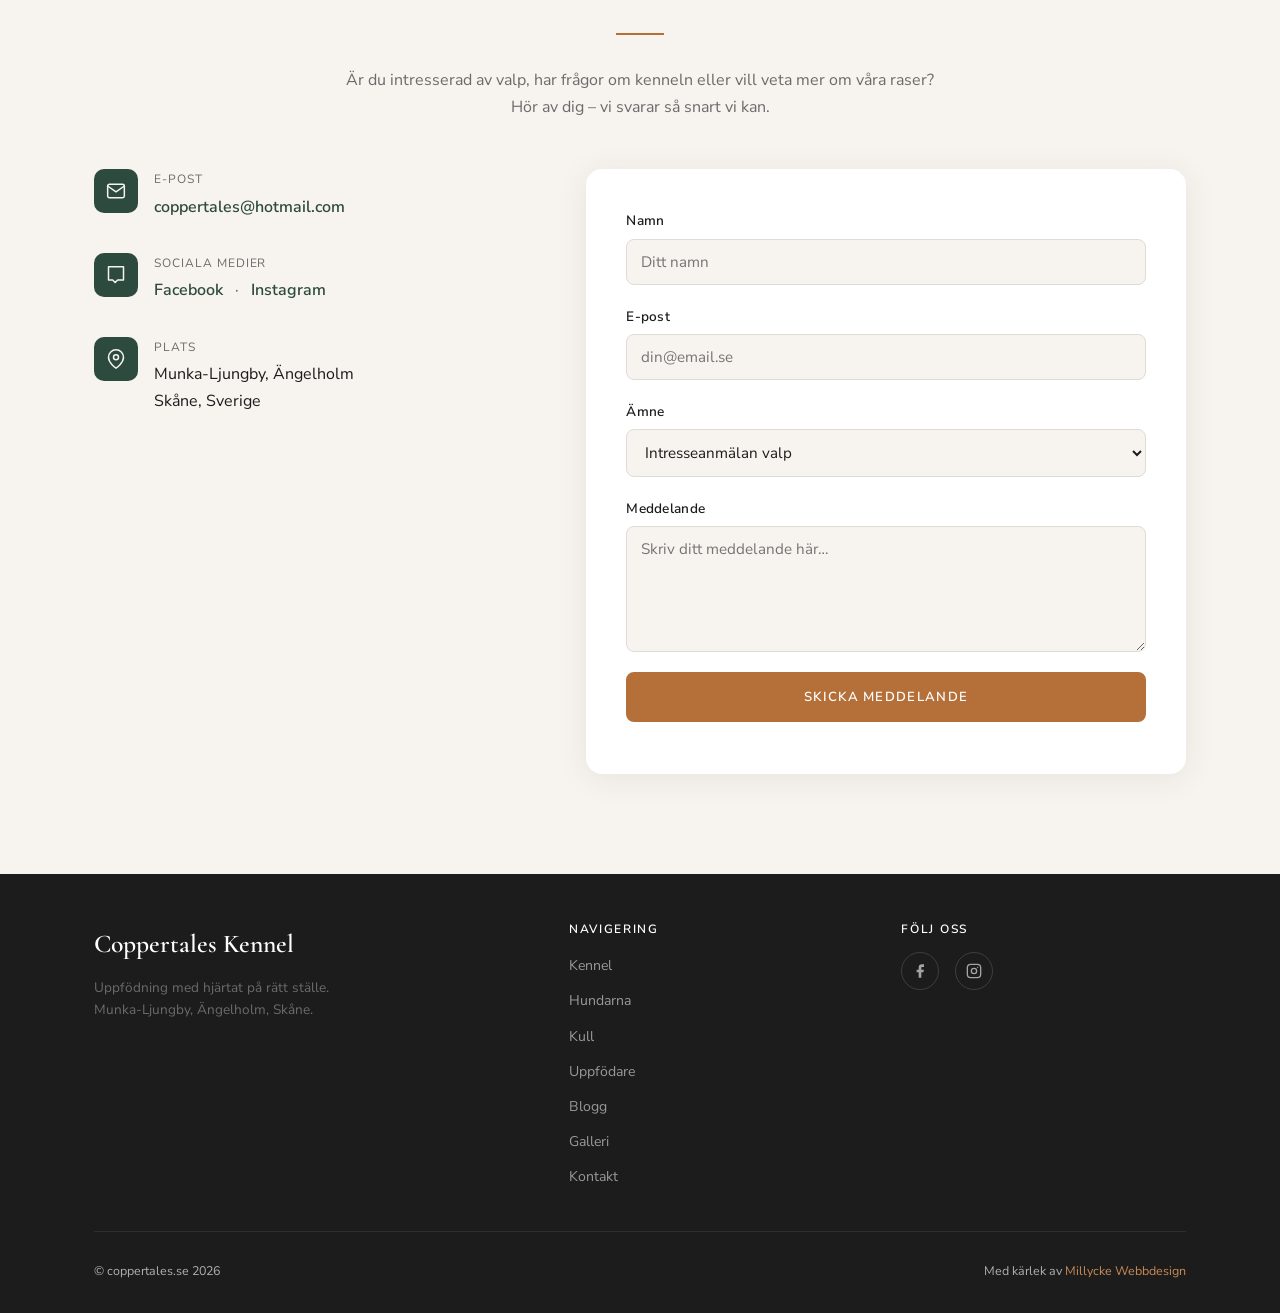
==== commit da1af03a: "Revert kennel emblem - remove SVG and HTML reference" ====
--- a/index.html
+++ b/index.html
@@ -66,9 +66,6 @@
         <div class="kennel-breeds">
           <span class="breed-tag">Nova Scotia Duck Tolling Retriever</span>
           <span class="breed-tag">Shetland Sheepdog</span>
-        </div>
-        <div style="margin-top:2rem;">
-          <img src="img/kennel-emblem.svg" alt="Coppertales Kennel emblem" style="width:180px;height:auto;opacity:0.92;">
         </div>
       </div>
       <div class="kennel-image-wrap" id="kennel-img-wrap">
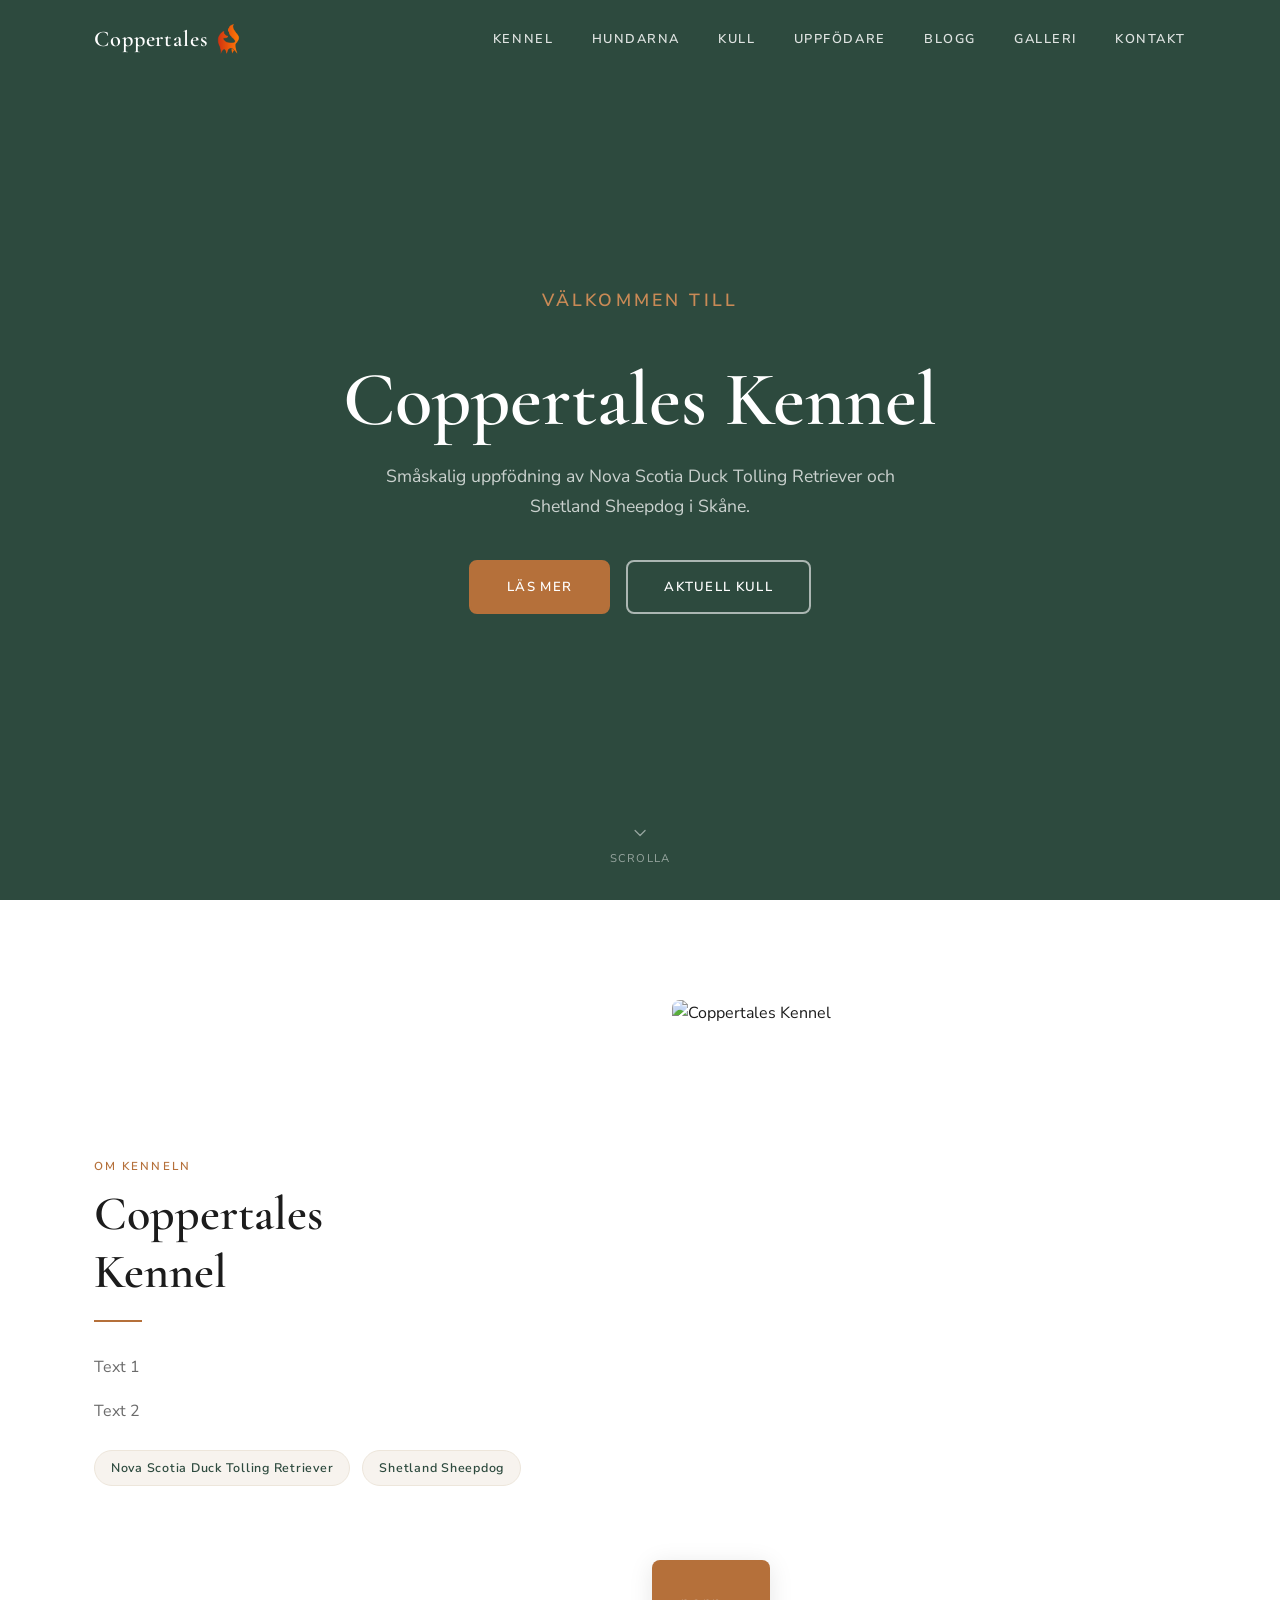
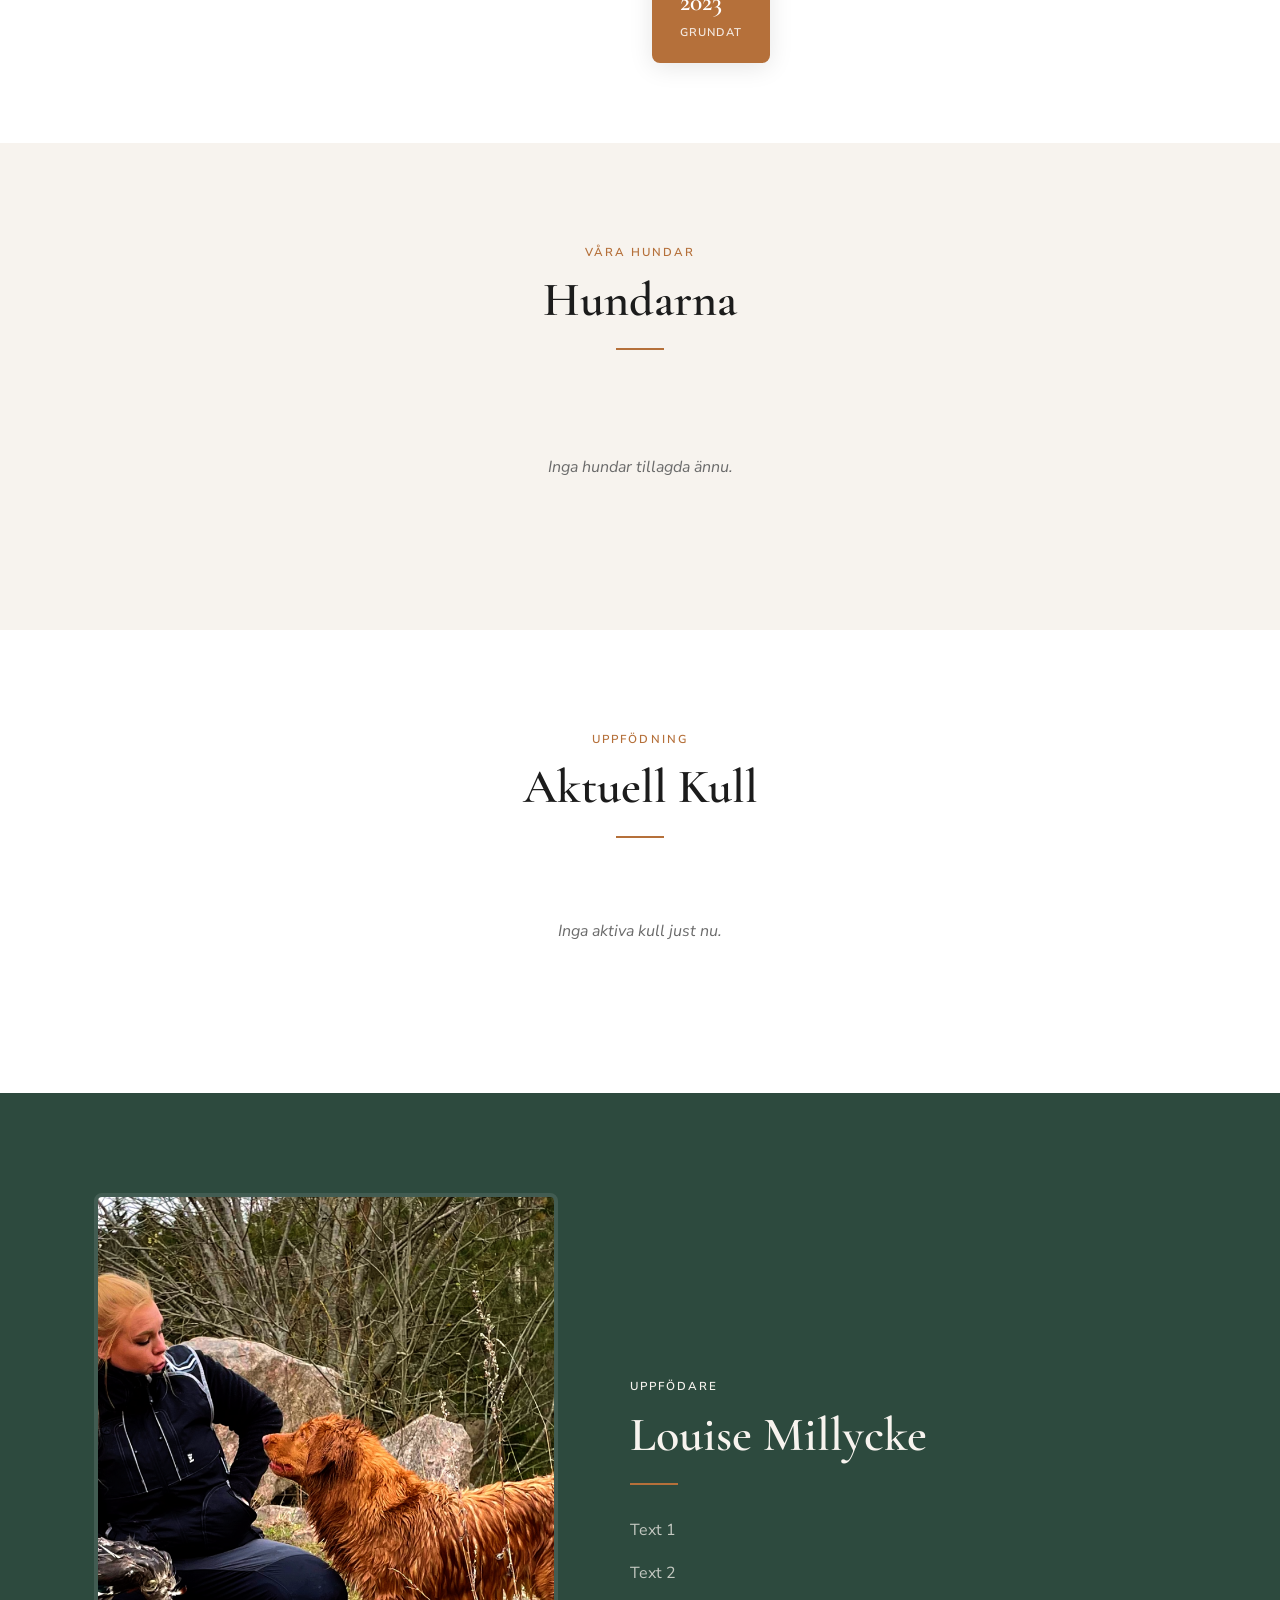
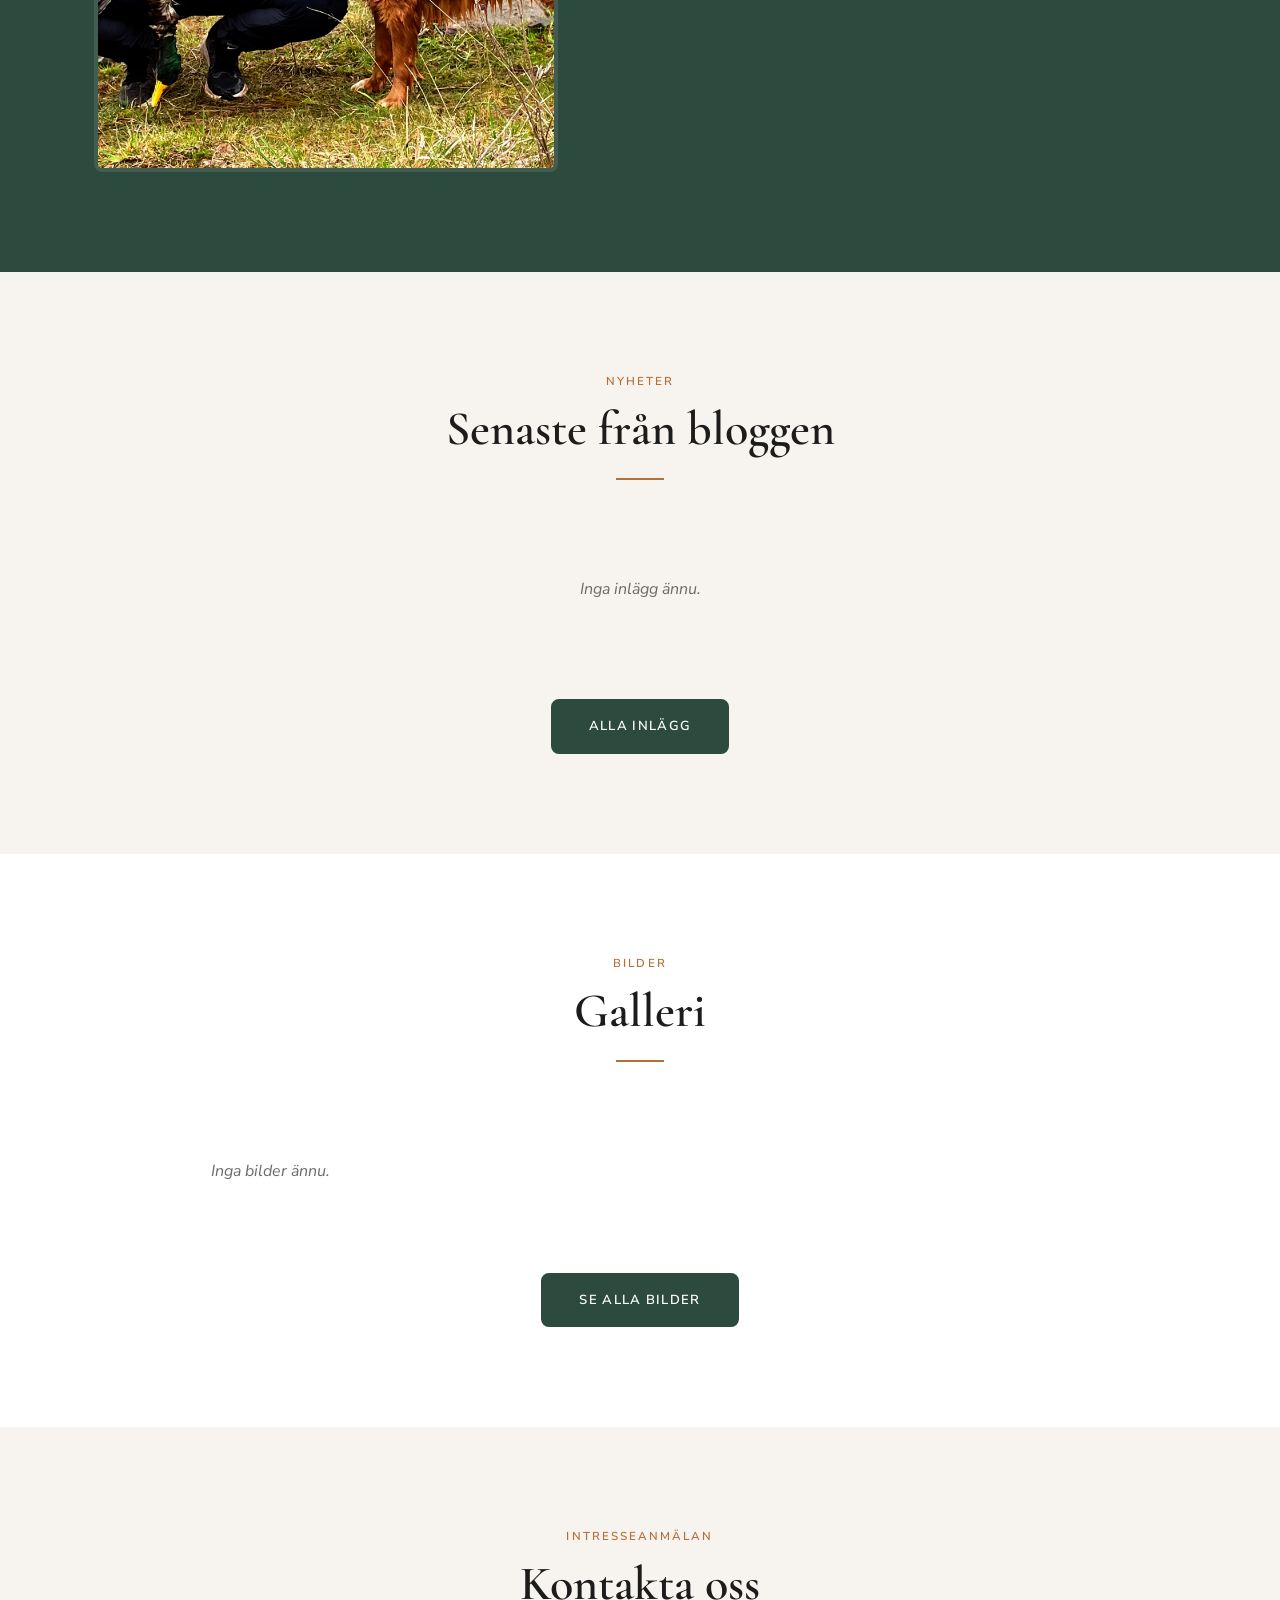
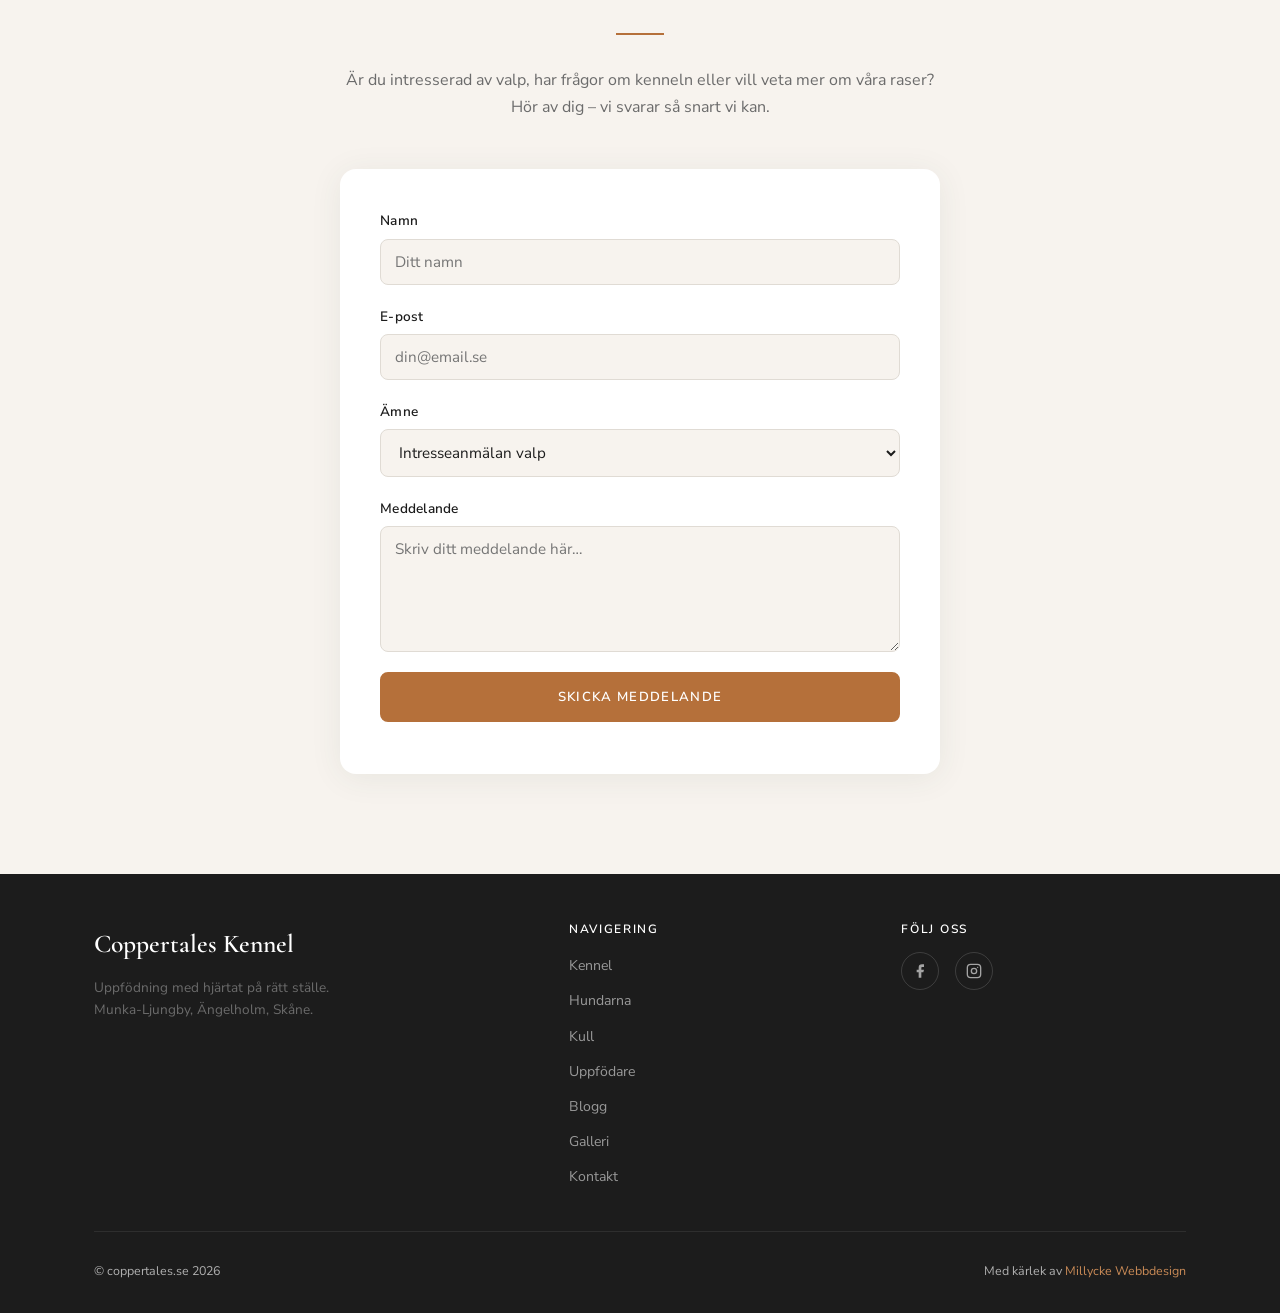
==== commit e1e8d067: "Remove contact info column - keep form only" ====
--- a/index.html
+++ b/index.html
@@ -161,46 +161,7 @@
       <div class="divider"></div>
       <p style="max-width:740px;margin:0 auto 48px;color:var(--muted);">Är du intresserad av valp, har frågor om kenneln eller vill veta mer om våra raser?<br>Hör av dig – vi svarar så snart vi kan.</p>
     </div>
-    <div class="kontakt-grid">
-      <div class="kontakt-info">
-        <div class="kontakt-item">
-          <div class="kontakt-icon">
-            <svg width="20" height="20" viewBox="0 0 24 24" fill="none" stroke="currentColor" stroke-width="1.8" stroke-linecap="round" stroke-linejoin="round">
-              <path d="M4 4h16c1.1 0 2 .9 2 2v12c0 1.1-.9 2-2 2H4c-1.1 0-2-.9-2-2V6c0-1.1.9-2 2-2z"/><polyline points="22,6 12,13 2,6"/>
-            </svg>
-          </div>
-          <div>
-            <p class="kontakt-label">E-post</p>
-            <a href="mailto:coppertales@hotmail.com" class="kontakt-link">coppertales@hotmail.com</a>
-          </div>
-        </div>
-        <div class="kontakt-item">
-          <div class="kontakt-icon">
-            <svg width="20" height="20" viewBox="0 0 24 24" fill="none" stroke="currentColor" stroke-width="1.8" stroke-linecap="round" stroke-linejoin="round">
-              <path d="M21 2H3v16h5l3 3 3-3h7z"/>
-            </svg>
-          </div>
-          <div>
-            <p class="kontakt-label">Sociala medier</p>
-            <div style="display:flex;gap:12px;margin-top:4px;">
-              <a href="https://www.facebook.com/coppertaleskennel" target="_blank" rel="noopener" class="kontakt-link">Facebook</a>
-              <span style="color:var(--muted)">·</span>
-              <a href="https://www.instagram.com/coppertaleskennel/" target="_blank" rel="noopener" class="kontakt-link">Instagram</a>
-            </div>
-          </div>
-        </div>
-        <div class="kontakt-item">
-          <div class="kontakt-icon">
-            <svg width="20" height="20" viewBox="0 0 24 24" fill="none" stroke="currentColor" stroke-width="1.8" stroke-linecap="round" stroke-linejoin="round">
-              <path d="M21 10c0 7-9 13-9 13s-9-6-9-13a9 9 0 0 1 18 0z"/><circle cx="12" cy="10" r="3"/>
-            </svg>
-          </div>
-          <div>
-            <p class="kontakt-label">Plats</p>
-            <p style="color:var(--text);margin:0;">Munka-Ljungby, Ängelholm<br>Skåne, Sverige</p>
-          </div>
-        </div>
-      </div>
+    <div style="max-width:600px;margin:0 auto;">
       <form class="kontakt-form" id="kontakt-form" onsubmit="submitKontakt(event)" novalidate>
         <div class="form-group">
           <label for="k-namn">Namn</label>
